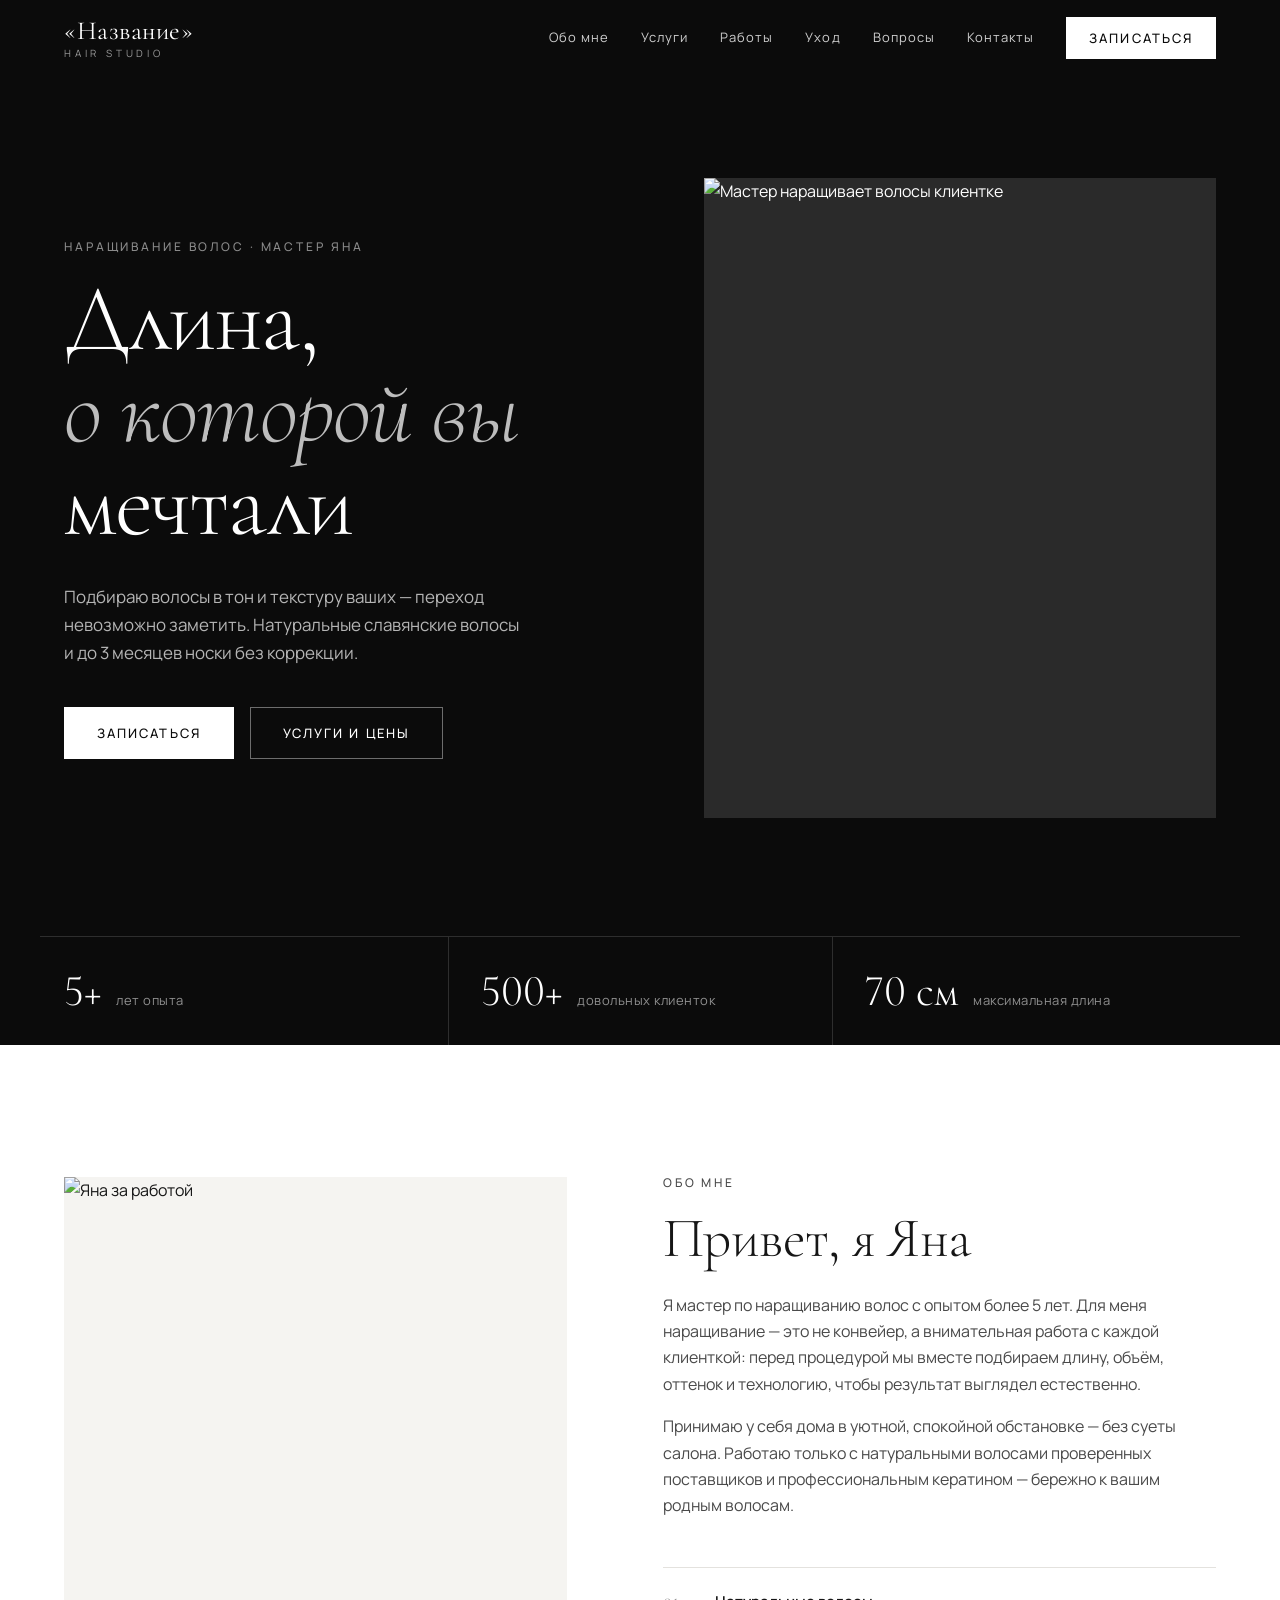
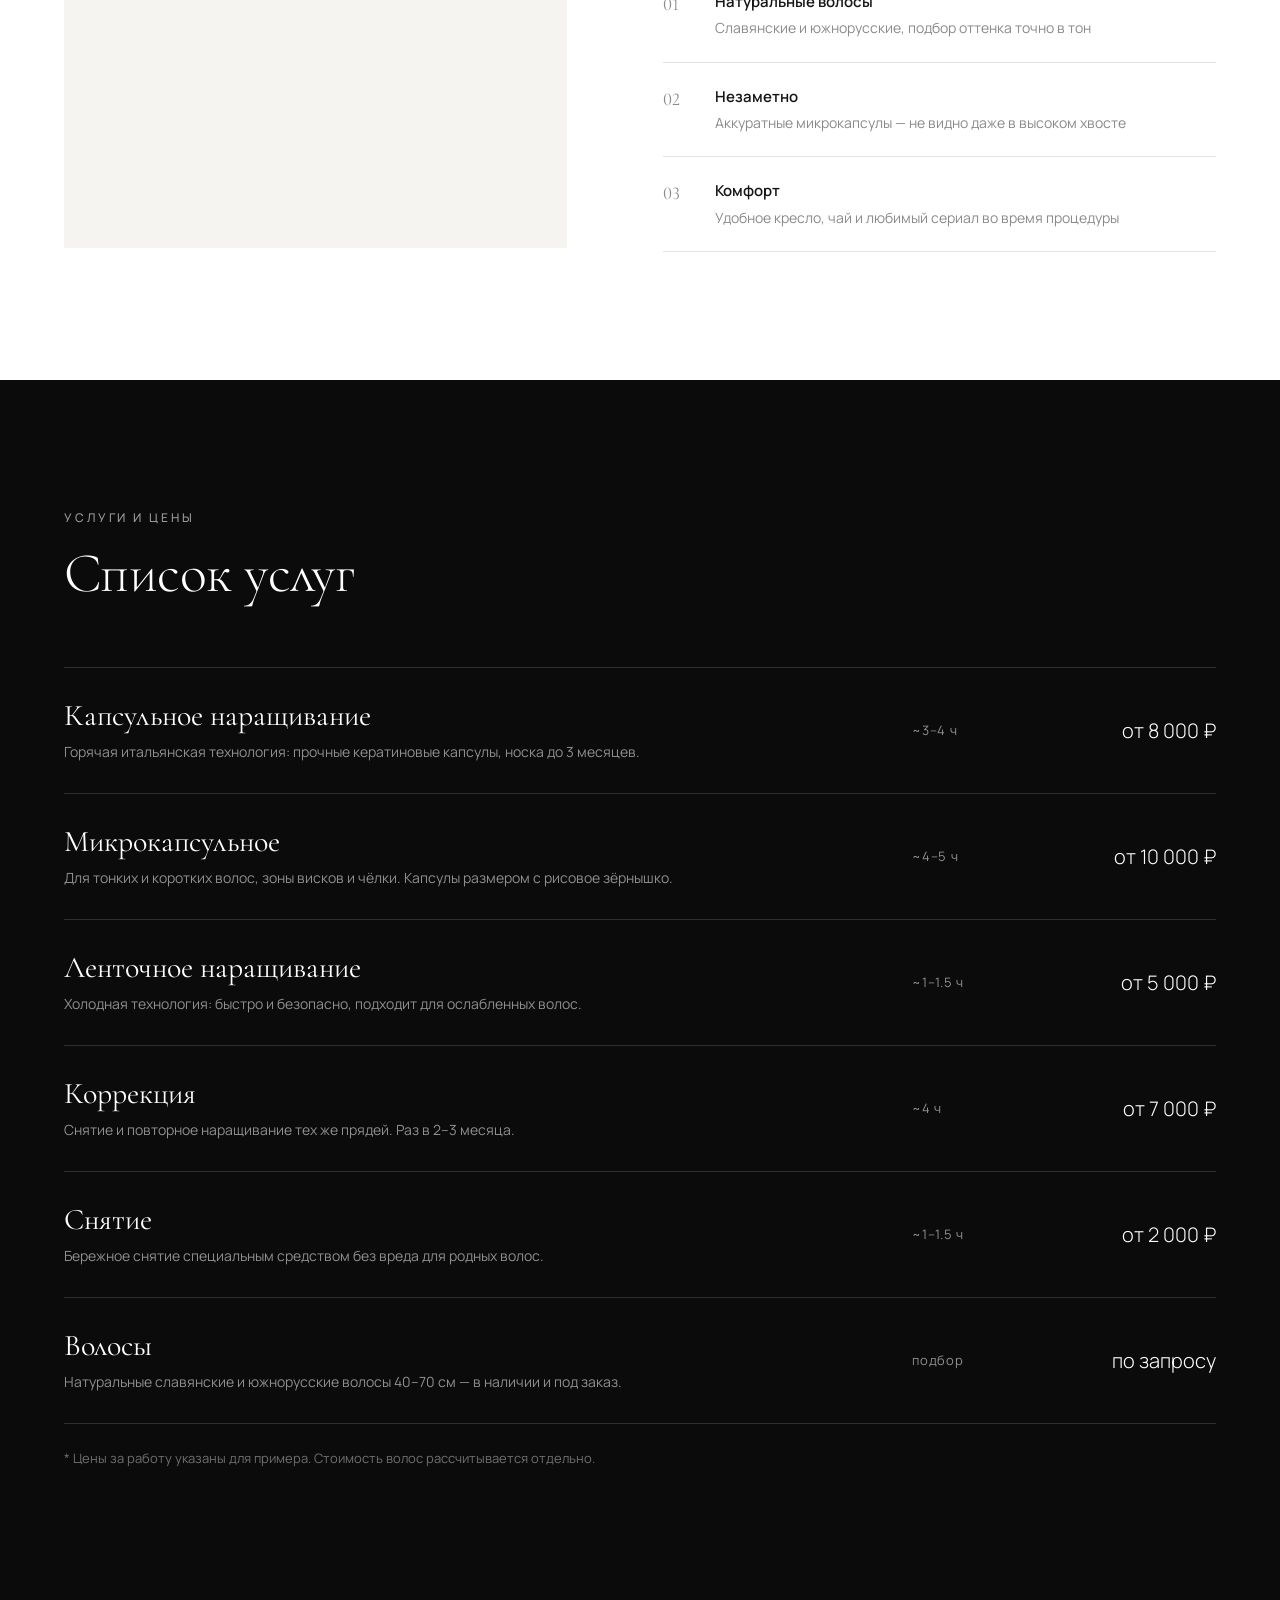
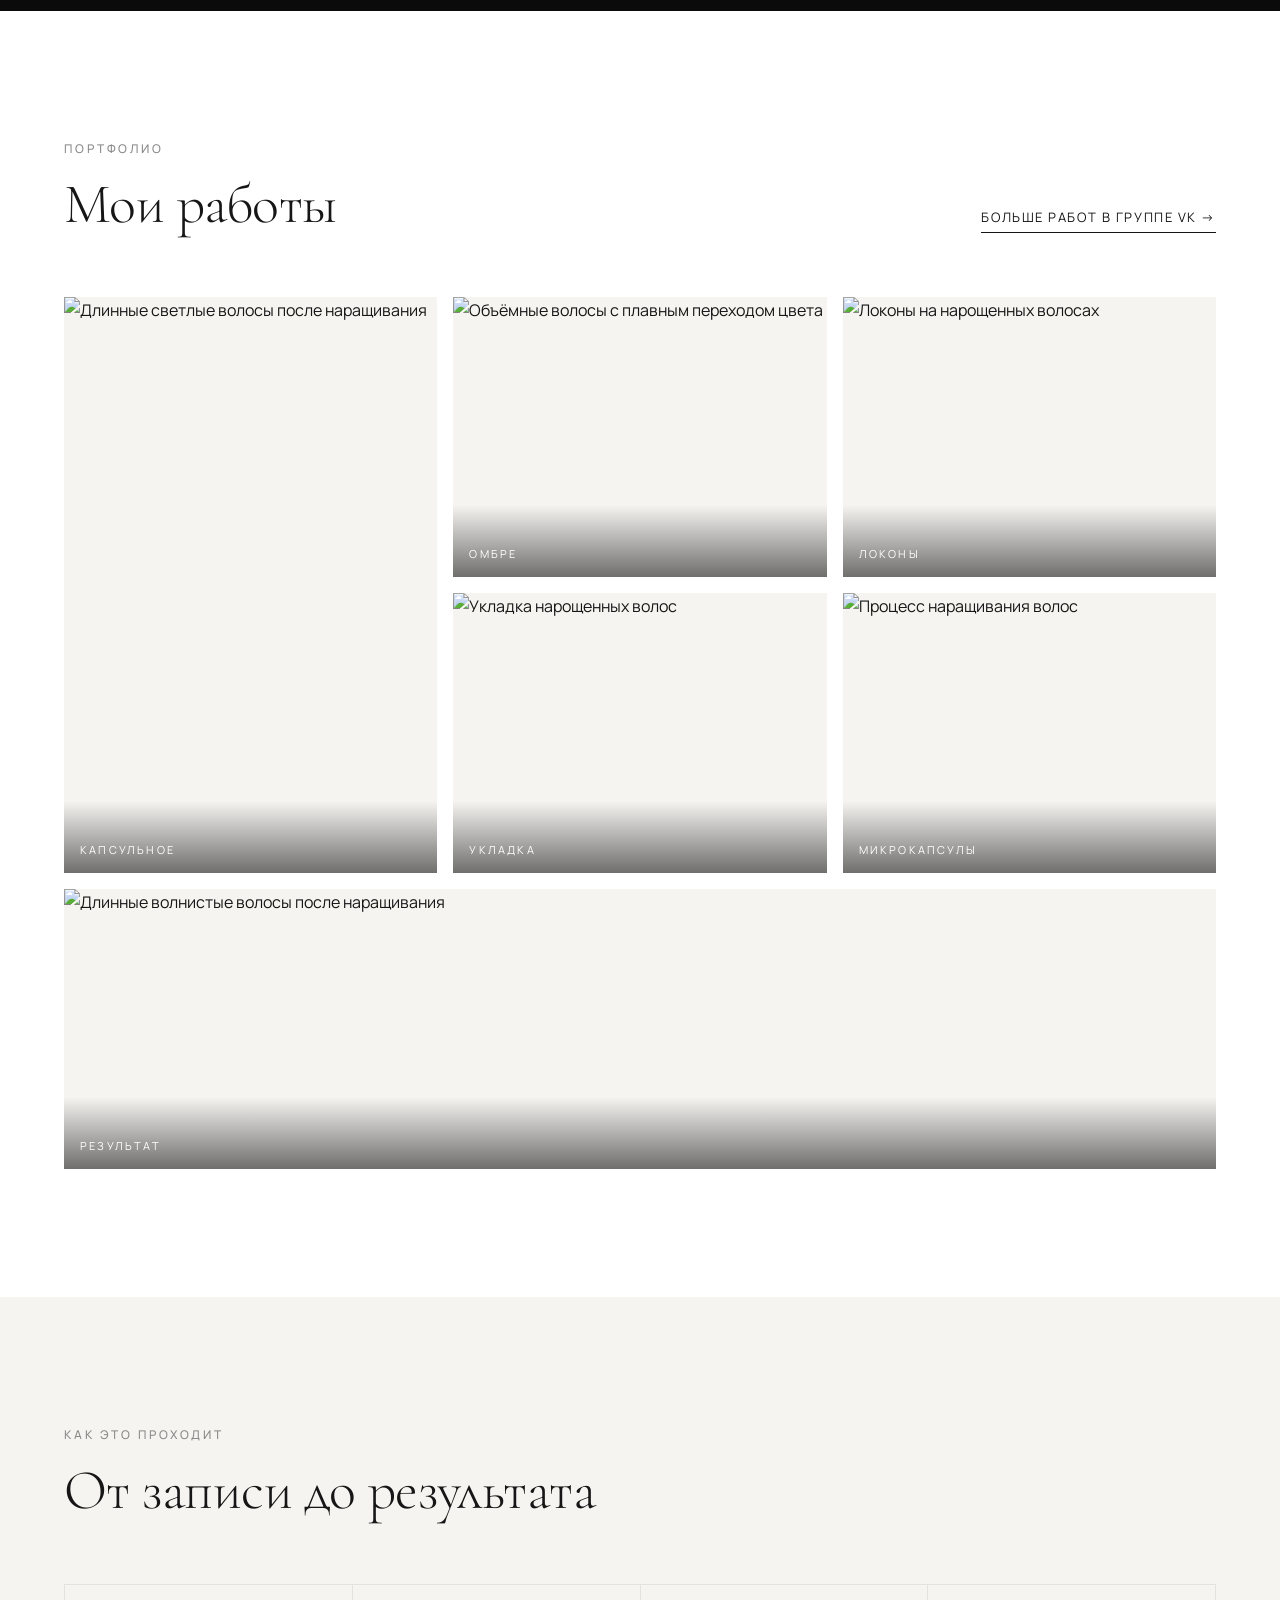
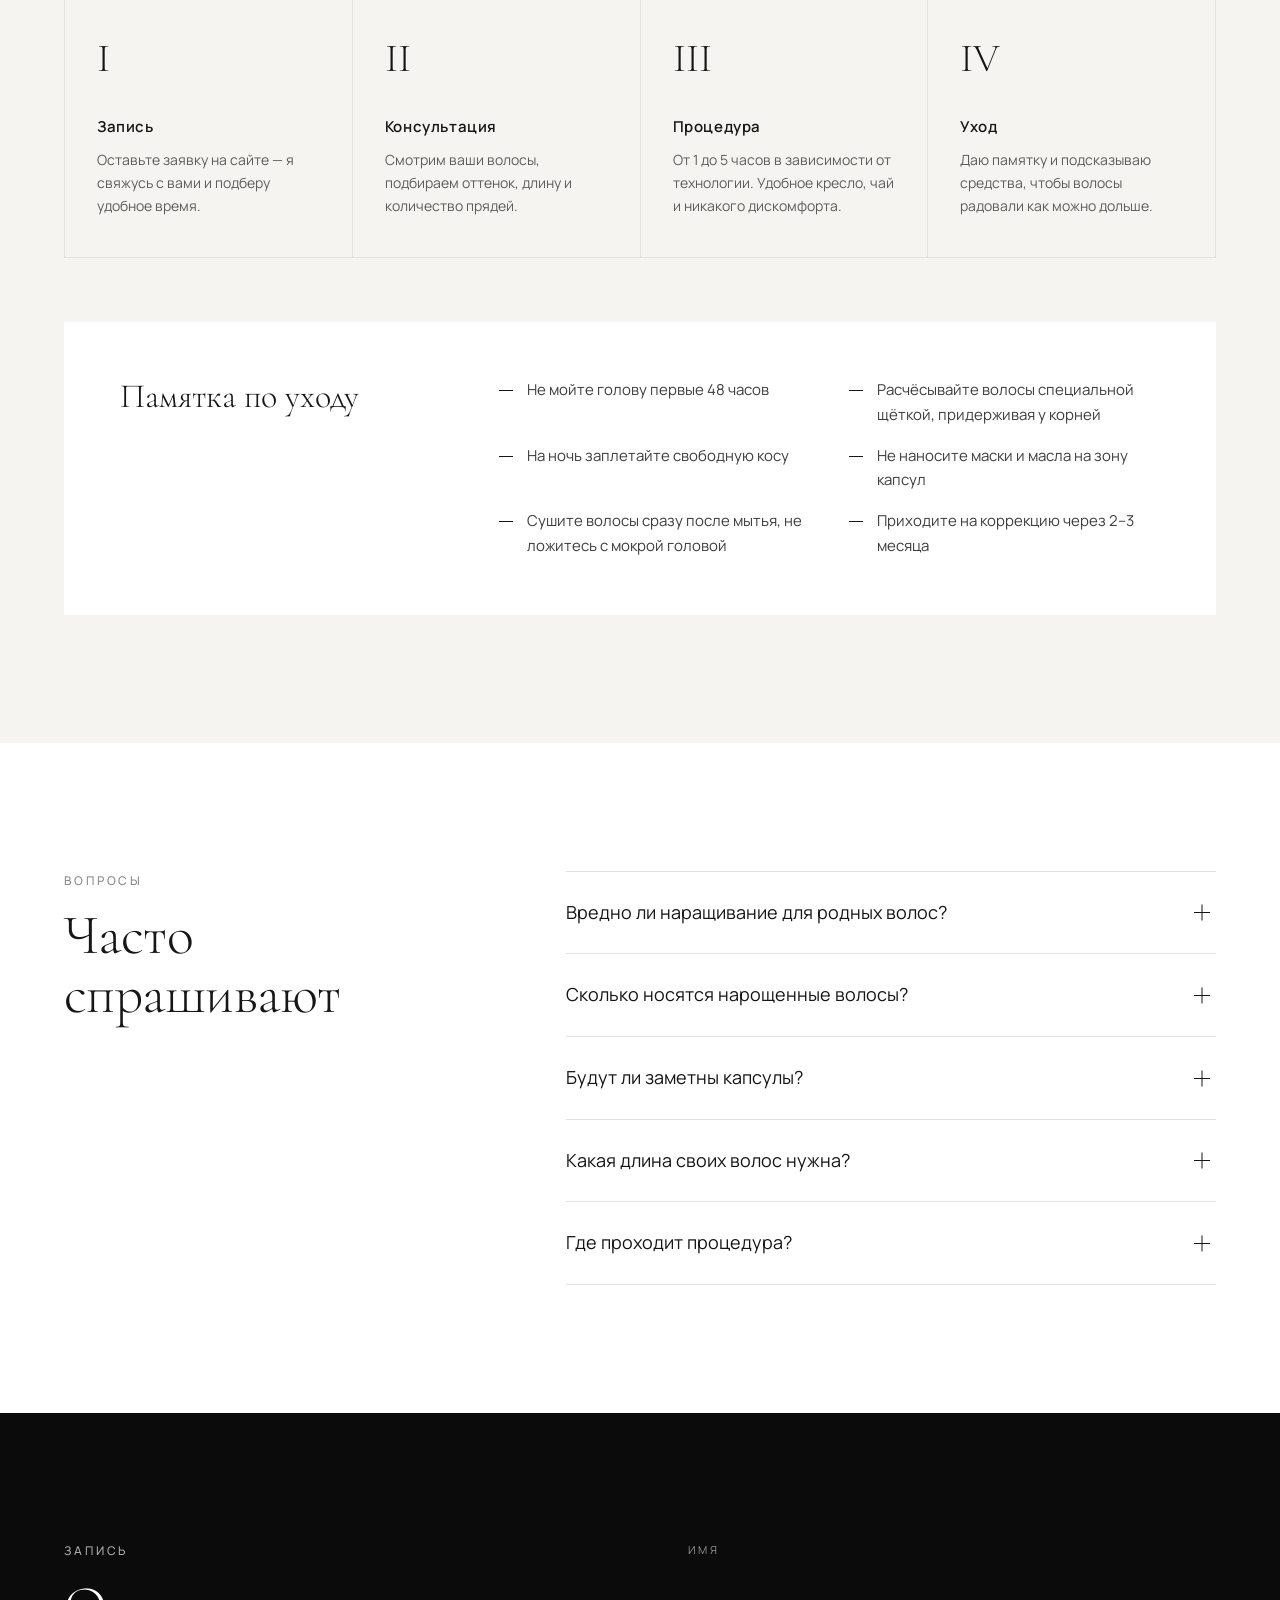
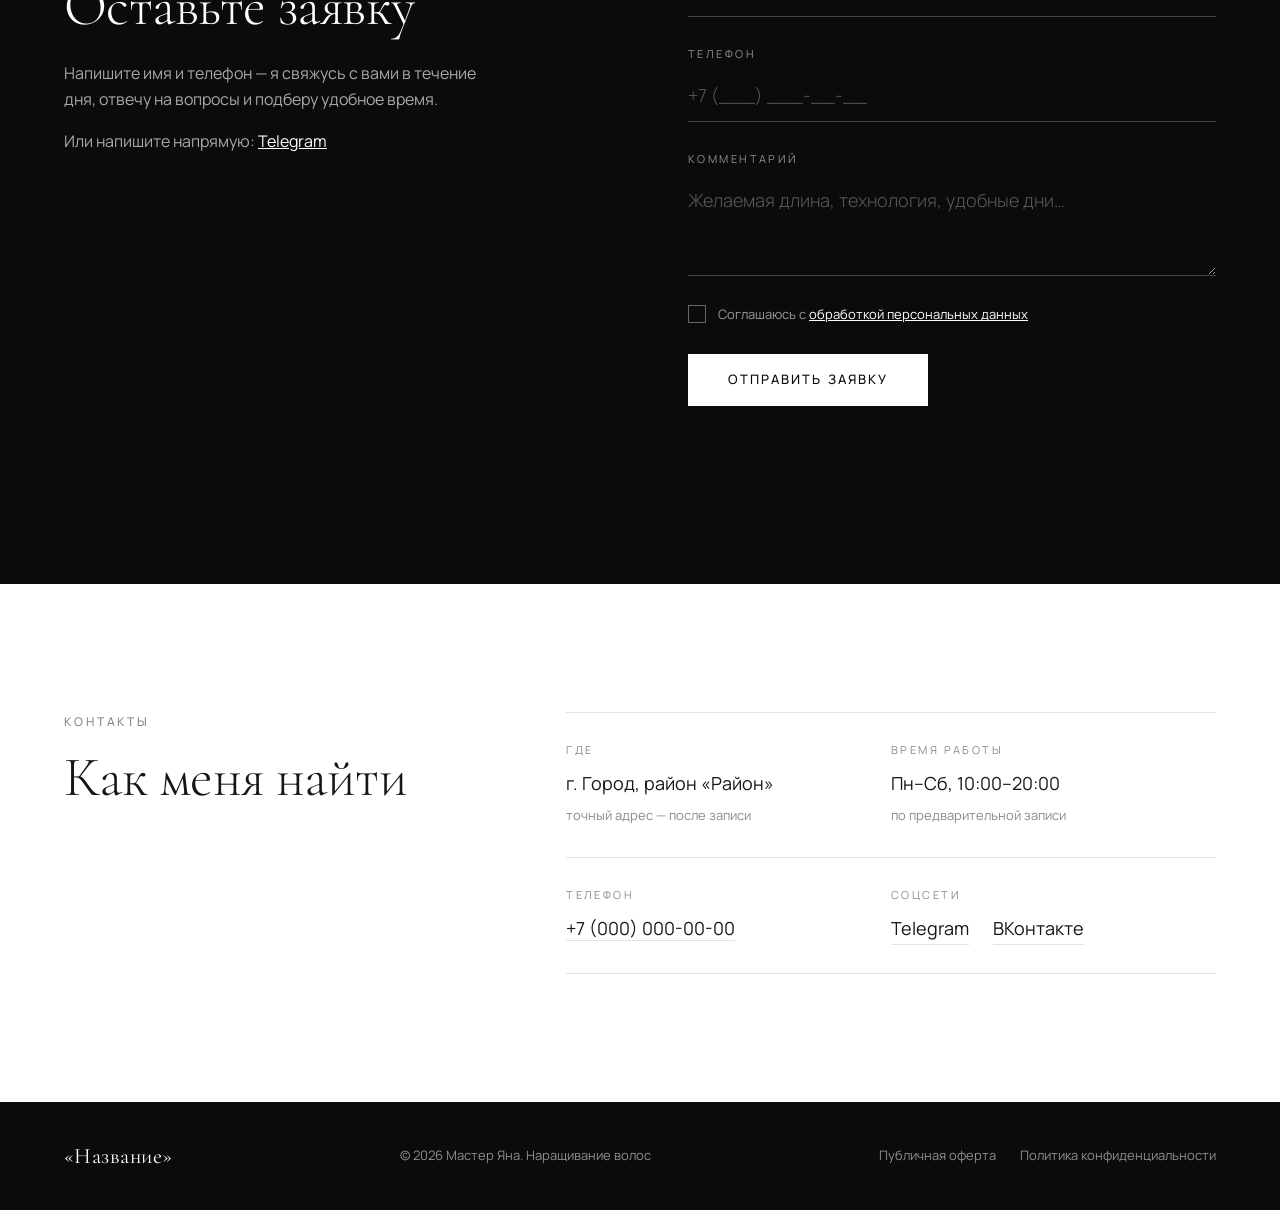
==== index.html @ 115809ea "Add files via upload" ====
<!DOCTYPE html>
<html lang="ru">
<head>
  <meta charset="UTF-8">
  <meta name="viewport" content="width=device-width, initial-scale=1">
  <title>«Название» — наращивание волос, мастер Яна</title>
  <meta name="description" content="Наращивание волос: капсульное, микрокапсульное, ленточное. Мастер Яна. Натуральные славянские волосы, незаметные капсулы, уютный приём на дому.">
  <meta name="theme-color" content="#0b0b0b">
  <link rel="icon" href="assets/favicon.svg" type="image/svg+xml">
  <link rel="preconnect" href="https://fonts.googleapis.com">
  <link rel="preconnect" href="https://fonts.gstatic.com" crossorigin>
  <link href="https://fonts.googleapis.com/css2?family=Cormorant+Garamond:ital,wght@0,300;0,400;0,500;1,300;1,400&family=Manrope:wght@300;400;500;600&display=swap" rel="stylesheet">
  <link rel="stylesheet" href="styles.css">
</head>
<body>

  <!-- ===== Шапка ===== -->
  <header class="header" id="header">
    <div class="container header__inner">
      <a href="#hero" class="logo" aria-label="На главную">
        <span class="logo__name">«Название»</span>
        <span class="logo__sub">hair studio</span>
      </a>

      <nav class="nav" id="nav" aria-label="Основное меню">
        <a href="#about" class="nav__link">Обо мне</a>
        <a href="#services" class="nav__link">Услуги</a>
        <a href="#works" class="nav__link">Работы</a>
        <a href="#care" class="nav__link">Уход</a>
        <a href="#faq" class="nav__link">Вопросы</a>
        <a href="#contacts" class="nav__link">Контакты</a>
        <a href="#booking" class="btn btn--light nav__cta" data-open-booking>Записаться</a>
      </nav>

      <button class="burger" id="burger" aria-label="Открыть меню" aria-expanded="false" aria-controls="nav">
        <span></span><span></span>
      </button>
    </div>
  </header>

  <main>

    <!-- ===== Первый экран ===== -->
    <section class="hero" id="hero">
      <div class="container hero__inner">
        <div class="hero__text">
          <p class="eyebrow">Наращивание волос · мастер Яна</p>
          <h1 class="hero__title">
            Длина,<br>
            <em>о которой вы</em><br>
            мечтали
          </h1>
          <p class="hero__lead">
            Подбираю волосы в&nbsp;тон и&nbsp;текстуру ваших&nbsp;— переход невозможно заметить.
            Натуральные славянские волосы и&nbsp;до&nbsp;3&nbsp;месяцев носки без&nbsp;коррекции.
          </p>
          <div class="hero__actions">
            <a href="#booking" class="btn btn--light" data-open-booking>Записаться</a>
            <a href="#services" class="btn btn--ghost-light">Услуги и цены</a>
          </div>
        </div>

        <div class="hero__visual">
          <!-- ВРЕМЕННЫЕ фото с Unsplash — заменить на свои: src="assets/hero.jpg" -->
          <div class="photo placeholder--dark hero__photo">
            <img src="https://images.unsplash.com/photo-1785456439444-5132a64f0dd7?w=1100&q=80&auto=format&fit=crop"
                 alt="Мастер наращивает волосы клиентке" fetchpriority="high">
          </div>
        </div>
      </div>

      <div class="hero__stats container">
        <div class="stat"><span class="stat__num">5+</span><span class="stat__label">лет опыта</span></div>
        <div class="stat"><span class="stat__num">500+</span><span class="stat__label">довольных клиенток</span></div>
        <div class="stat"><span class="stat__num">70&nbsp;см</span><span class="stat__label">максимальная длина</span></div>
      </div>
    </section>

    <!-- ===== Обо мне ===== -->
    <section class="section" id="about">
      <div class="container about">
        <div class="photo about__photo">
          <img src="https://images.unsplash.com/photo-1634449571017-5fecfd26ad76?w=900&q=80&auto=format&fit=crop"
               alt="Яна за работой" loading="lazy">
        </div>

        <div class="about__text">
          <p class="eyebrow">Обо мне</p>
          <h2 class="section__title">Привет, я Яна</h2>
          <p>
            Я мастер по наращиванию волос с опытом более 5 лет. Для меня наращивание — это не конвейер,
            а внимательная работа с каждой клиенткой: перед процедурой мы вместе
            подбираем длину, объём, оттенок и технологию, чтобы результат выглядел естественно.
          </p>
          <p>
            Принимаю у себя дома в уютной, спокойной обстановке — без суеты салона.
            Работаю только с натуральными волосами проверенных поставщиков
            и профессиональным кератином — бережно к вашим родным волосам.
          </p>

          <ul class="features">
            <li class="feature">
              <span class="feature__num">01</span>
              <div>
                <h3 class="feature__title">Натуральные волосы</h3>
                <p>Славянские и южнорусские, подбор оттенка точно в тон</p>
              </div>
            </li>
            <li class="feature">
              <span class="feature__num">02</span>
              <div>
                <h3 class="feature__title">Незаметно</h3>
                <p>Аккуратные микрокапсулы — не видно даже в высоком хвосте</p>
              </div>
            </li>
            <li class="feature">
              <span class="feature__num">03</span>
              <div>
                <h3 class="feature__title">Комфорт</h3>
                <p>Удобное кресло, чай и любимый сериал во время процедуры</p>
              </div>
            </li>
          </ul>
        </div>
      </div>
    </section>

    <!-- ===== Услуги ===== -->
    <section class="section section--dark" id="services">
      <div class="container">
        <div class="section__head">
          <p class="eyebrow eyebrow--light">Услуги и цены</p>
          <h2 class="section__title">Список услуг</h2>
        </div>

        <ul class="price-list">
          <li class="price">
            <div class="price__main">
              <h3 class="price__name">Капсульное наращивание</h3>
              <p class="price__desc">Горячая итальянская технология: прочные кератиновые капсулы, носка до 3 месяцев.</p>
            </div>
            <span class="price__time">~3–4 ч</span>
            <span class="price__cost">от 8 000 ₽</span>
          </li>
          <li class="price">
            <div class="price__main">
              <h3 class="price__name">Микрокапсульное</h3>
              <p class="price__desc">Для тонких и коротких волос, зоны висков и чёлки. Капсулы размером с рисовое зёрнышко.</p>
            </div>
            <span class="price__time">~4–5 ч</span>
            <span class="price__cost">от 10 000 ₽</span>
          </li>
          <li class="price">
            <div class="price__main">
              <h3 class="price__name">Ленточное наращивание</h3>
              <p class="price__desc">Холодная технология: быстро и безопасно, подходит для ослабленных волос.</p>
            </div>
            <span class="price__time">~1–1.5 ч</span>
            <span class="price__cost">от 5 000 ₽</span>
          </li>
          <li class="price">
            <div class="price__main">
              <h3 class="price__name">Коррекция</h3>
              <p class="price__desc">Снятие и повторное наращивание тех же прядей. Раз в 2–3 месяца.</p>
            </div>
            <span class="price__time">~4 ч</span>
            <span class="price__cost">от 7 000 ₽</span>
          </li>
          <li class="price">
            <div class="price__main">
              <h3 class="price__name">Снятие</h3>
              <p class="price__desc">Бережное снятие специальным средством без вреда для родных волос.</p>
            </div>
            <span class="price__time">~1–1.5 ч</span>
            <span class="price__cost">от 2 000 ₽</span>
          </li>
          <li class="price">
            <div class="price__main">
              <h3 class="price__name">Волосы</h3>
              <p class="price__desc">Натуральные славянские и южнорусские волосы 40–70 см — в наличии и под заказ.</p>
            </div>
            <span class="price__time">подбор</span>
            <span class="price__cost">по запросу</span>
          </li>
        </ul>

        <p class="note">* Цены за работу указаны для примера. Стоимость волос рассчитывается отдельно.</p>
      </div>
    </section>

    <!-- ===== Работы ===== -->
    <section class="section" id="works">
      <div class="container">
        <div class="section__head section__head--row">
          <div>
            <p class="eyebrow">Портфолио</p>
            <h2 class="section__title">Мои работы</h2>
          </div>
          <a href="https://vk.com/" class="link-arrow" target="_blank" rel="noopener">Больше работ в группе VK →</a>
        </div>

        <div class="gallery">
          <figure class="photo gallery__item gallery__item--tall">
            <img src="https://images.unsplash.com/photo-1730573520149-7a5b97d35ccc?w=800&q=80&auto=format&fit=crop" alt="Длинные светлые волосы после наращивания" loading="lazy">
            <figcaption>Капсульное</figcaption>
          </figure>
          <figure class="photo gallery__item">
            <img src="https://images.unsplash.com/photo-1785456411888-c2e842552820?w=800&q=80&auto=format&fit=crop" alt="Объёмные волосы с плавным переходом цвета" loading="lazy">
            <figcaption>Омбре</figcaption>
          </figure>
          <figure class="photo gallery__item">
            <img src="https://images.unsplash.com/photo-1560869713-bf165a9cfac1?w=800&q=80&auto=format&fit=crop" alt="Локоны на нарощенных волосах" loading="lazy">
            <figcaption>Локоны</figcaption>
          </figure>
          <figure class="photo gallery__item">
            <img src="https://images.unsplash.com/photo-1785456390070-9960e3997066?w=800&q=80&auto=format&fit=crop" alt="Укладка нарощенных волос" loading="lazy">
            <figcaption>Укладка</figcaption>
          </figure>
          <figure class="photo gallery__item">
            <img src="https://images.unsplash.com/photo-1785456463151-623876d5b7af?w=800&q=80&auto=format&fit=crop" alt="Процесс наращивания волос" loading="lazy">
            <figcaption>Микрокапсулы</figcaption>
          </figure>
          <figure class="photo gallery__item gallery__item--wide">
            <img src="https://images.unsplash.com/photo-1785456283212-338f5bc44d50?w=1400&q=80&auto=format&fit=crop" alt="Длинные волнистые волосы после наращивания" loading="lazy">
            <figcaption>Результат</figcaption>
          </figure>
        </div>
      </div>
    </section>

    <!-- ===== Как проходит / уход ===== -->
    <section class="section section--soft" id="care">
      <div class="container">
        <div class="section__head">
          <p class="eyebrow">Как это проходит</p>
          <h2 class="section__title">От записи до результата</h2>
        </div>

        <ol class="steps">
          <li class="step">
            <span class="step__num">I</span>
            <h3 class="step__title">Запись</h3>
            <p>Оставьте заявку на сайте — я свяжусь с вами и подберу удобное время.</p>
          </li>
          <li class="step">
            <span class="step__num">II</span>
            <h3 class="step__title">Консультация</h3>
            <p>Смотрим ваши волосы, подбираем оттенок, длину и количество прядей.</p>
          </li>
          <li class="step">
            <span class="step__num">III</span>
            <h3 class="step__title">Процедура</h3>
            <p>От 1 до 5 часов в зависимости от технологии. Удобное кресло, чай и никакого дискомфорта.</p>
          </li>
          <li class="step">
            <span class="step__num">IV</span>
            <h3 class="step__title">Уход</h3>
            <p>Даю памятку и подсказываю средства, чтобы волосы радовали как можно дольше.</p>
          </li>
        </ol>

        <div class="care">
          <h3 class="care__title">Памятка по уходу</h3>
          <ul class="care__list">
            <li>Не мойте голову первые 48 часов</li>
            <li>Расчёсывайте волосы специальной щёткой, придерживая у корней</li>
            <li>На ночь заплетайте свободную косу</li>
            <li>Не наносите маски и масла на зону капсул</li>
            <li>Сушите волосы сразу после мытья, не ложитесь с мокрой головой</li>
            <li>Приходите на коррекцию через 2–3 месяца</li>
          </ul>
        </div>
      </div>
    </section>

    <!-- ===== FAQ ===== -->
    <section class="section" id="faq">
      <div class="container faq">
        <div class="faq__head">
          <p class="eyebrow">Вопросы</p>
          <h2 class="section__title">Часто спрашивают</h2>
        </div>

        <div class="faq__list">
          <details class="faq__item">
            <summary>Вредно ли наращивание для родных волос?</summary>
            <div class="faq__body">
              <p>При правильно подобранном весе прядей и своевременной коррекции — нет. Я всегда оцениваю состояние ваших волос и не даю на них лишней нагрузки.</p>
            </div>
          </details>
          <details class="faq__item">
            <summary>Сколько носятся нарощенные волосы?</summary>
            <div class="faq__body">
              <p>Коррекция нужна раз в 2–3 месяца для капсул и раз в 6–8 недель для лент. Сами волосы при хорошем уходе можно перенаращивать и носить до года и дольше.</p>
            </div>
          </details>
          <details class="faq__item">
            <summary>Будут ли заметны капсулы?</summary>
            <div class="faq__body">
              <p>Нет. Использую микрокапсулы и подбираю цвет кератина под ваши волосы — переход незаметен даже в собранной причёске.</p>
            </div>
          </details>
          <details class="faq__item">
            <summary>Какая длина своих волос нужна?</summary>
            <div class="faq__body">
              <p>Для капсульного наращивания — от 10–15 см, для микрокапсул и лент — от 8 см. Пришлите фото, и я подскажу точнее.</p>
            </div>
          </details>
          <details class="faq__item">
            <summary>Где проходит процедура?</summary>
            <div class="faq__body">
              <p>Принимаю у себя дома. Точный адрес и как добраться сообщу после записи.</p>
            </div>
          </details>
        </div>
      </div>
    </section>

    <!-- ===== Запись ===== -->
    <section class="section section--dark" id="booking">
      <div class="container booking">
        <div class="booking__text">
          <p class="eyebrow eyebrow--light">Запись</p>
          <h2 class="section__title">Оставьте заявку</h2>
          <p>
            Напишите имя и телефон — я свяжусь с вами в течение дня,
            отвечу на вопросы и подберу удобное время.
          </p>
          <p class="booking__alt">
            Или напишите напрямую:
            <a href="https://t.me/" target="_blank" rel="noopener">Telegram</a>
          </p>
        </div>

        <form class="form" id="booking-form" novalidate>
          <label class="field">
            <span class="field__label">Имя</span>
            <input class="field__input" type="text" name="name" autocomplete="given-name" maxlength="60" required>
            <span class="field__error">Укажите имя</span>
          </label>

          <label class="field">
            <span class="field__label">Телефон</span>
            <input class="field__input" type="tel" name="phone" autocomplete="tel" inputmode="tel" placeholder="+7 (___) ___-__-__" required>
            <span class="field__error">Укажите корректный номер</span>
          </label>

          <label class="field">
            <span class="field__label">Комментарий</span>
            <textarea class="field__input field__input--area" name="comment" rows="3" maxlength="1000" placeholder="Желаемая длина, технология, удобные дни…"></textarea>
          </label>

          <!-- ловушка для спам-ботов, людям не видна -->
          <input class="hp" type="text" name="website" tabindex="-1" autocomplete="off" aria-hidden="true">

          <!-- Не label: галочка ставится только кликом по квадратику, текст — ссылка на согласие -->
          <div class="check">
            <input type="checkbox" name="consent" required aria-labelledby="consent-text">
            <span id="consent-text">Соглашаюсь с <a href="consent.html" target="_blank">обработкой персональных данных</a></span>
          </div>

          <button type="submit" class="btn btn--light form__submit">Отправить заявку</button>
          <p class="form__status" id="form-status" role="status" aria-live="polite"></p>
        </form>
      </div>
    </section>

    <!-- ===== Контакты ===== -->
    <section class="section" id="contacts">
      <div class="container contacts">
        <div>
          <p class="eyebrow">Контакты</p>
          <h2 class="section__title">Как меня найти</h2>
        </div>

        <dl class="contacts__list">
          <div class="contacts__item">
            <dt>Где</dt>
            <dd>г. Город, район «Район»<br><small>точный адрес — после записи</small></dd>
          </div>
          <div class="contacts__item">
            <dt>Время работы</dt>
            <dd>Пн–Сб, 10:00–20:00<br><small>по предварительной записи</small></dd>
          </div>
          <div class="contacts__item">
            <dt>Телефон</dt>
            <dd><a href="tel:+70000000000">+7 (000) 000-00-00</a></dd>
          </div>
          <div class="contacts__item">
            <dt>Соцсети</dt>
            <dd class="socials">
              <a href="https://t.me/" target="_blank" rel="noopener">Telegram</a>
              <a href="https://vk.com/" target="_blank" rel="noopener">ВКонтакте</a>
            </dd>
          </div>
        </dl>
      </div>
    </section>

  </main>

  <footer class="footer">
    <div class="container footer__inner">
      <span class="logo__name logo__name--sm">«Название»</span>
      <span>© <span id="year">2026</span> Мастер Яна. Наращивание волос</span>
      <span class="footer__links">
        <a href="offer.html">Публичная оферта</a>
        <a href="privacy.html">Политика конфиденциальности</a>
      </span>
    </div>
  </footer>

  <!-- ===== Всплывающее окно записи ===== -->
  <dialog class="modal" id="booking-modal" aria-labelledby="modal-title">
    <div class="modal__box">
      <button type="button" class="modal__close" data-close-modal aria-label="Закрыть"></button>

      <div class="modal__content">
        <p class="eyebrow">Запись</p>
        <h2 class="modal__title" id="modal-title">Оставьте заявку</h2>
        <p class="modal__lead">Я перезвоню, отвечу на вопросы и подберу удобное время.</p>

        <form class="form form--light" id="modal-form" novalidate>
          <label class="field">
            <span class="field__label">Имя</span>
            <input class="field__input" type="text" name="name" autocomplete="given-name" maxlength="60" required>
            <span class="field__error">Укажите имя</span>
          </label>

          <label class="field">
            <span class="field__label">Телефон</span>
            <input class="field__input" type="tel" name="phone" autocomplete="tel" inputmode="tel" placeholder="+7 (___) ___-__-__" required>
            <span class="field__error">Укажите корректный номер</span>
          </label>

          <label class="field">
            <span class="field__label">Комментарий</span>
            <textarea class="field__input field__input--area" name="comment" rows="2" maxlength="1000" placeholder="Желаемая длина, технология, удобные дни…"></textarea>
          </label>

          <input class="hp" type="text" name="website" tabindex="-1" autocomplete="off" aria-hidden="true">

          <div class="check">
            <input type="checkbox" name="consent" required aria-labelledby="modal-consent-text">
            <span id="modal-consent-text">Соглашаюсь с <a href="consent.html" target="_blank">обработкой персональных данных</a></span>
          </div>

          <button type="submit" class="btn btn--dark form__submit">Перезвоните мне</button>
          <p class="form__status" role="status" aria-live="polite"></p>

          <p class="form__legal">
            Отправляя заявку, вы принимаете условия <a href="offer.html" target="_blank">публичной оферты</a>
            и подтверждаете согласие с <a href="privacy.html" target="_blank">политикой обработки персональных данных</a>.
          </p>
        </form>
      </div>

      <div class="modal__done">
        <h2 class="modal__title">Спасибо!</h2>
        <p class="modal__lead">Заявка отправлена — я скоро вам перезвоню.</p>
        <button type="button" class="btn btn--dark" data-close-modal>Закрыть</button>
      </div>
    </div>
  </dialog>

  <script src="script.js" defer></script>
</body>
</html>
---- styles.css ----
/* =========================================================
   «Название» — hair studio
   Минималистичный чёрно-белый стиль
   ========================================================= */

:root {
  --black: #0b0b0b;
  --ink: #161616;
  --graphite: #2a2a2a;
  --grey: #8a8a8a;
  --line: #e4e2de;
  --line-dark: #2e2e2e;
  --soft: #f5f4f1;
  --white: #ffffff;
  --error: #b3261e;

  --serif: "Cormorant Garamond", "Times New Roman", serif;
  --sans: "Manrope", "Helvetica Neue", Arial, sans-serif;

  --container: 1200px;
  --gutter: 24px;
  --header-h: 76px;
  --ease: cubic-bezier(.22, .61, .36, 1);
}

*,
*::before,
*::after { box-sizing: border-box; }

html { scroll-behavior: smooth; scroll-padding-top: var(--header-h); }

body {
  margin: 0;
  background: var(--white);
  color: var(--ink);
  font-family: var(--sans);
  font-size: 16px;
  font-weight: 400;
  line-height: 1.65;
  -webkit-font-smoothing: antialiased;
}

body.no-scroll { overflow: hidden; }

/* У Cormorant по умолчанию «старинные» цифры (1 похожа на ı) — включаем обычные */
.hero__title, .section__title, .stat__num, .price__name, .feature__num,
.step__num, .care__title, .logo__name, .e404 { font-variant-numeric: lining-nums; }

img { max-width: 100%; display: block; }
a { color: inherit; }
h1, h2, h3 { margin: 0; font-weight: 400; }
p { margin: 0 0 1em; }
ul, ol { margin: 0; padding: 0; list-style: none; }

.container {
  width: 100%;
  max-width: var(--container);
  margin: 0 auto;
  padding: 0 var(--gutter);
}

/* ---------- Типографика ---------- */

.eyebrow {
  margin: 0 0 16px;
  font-size: 12px;
  font-weight: 500;
  letter-spacing: .24em;
  text-transform: uppercase;
  color: var(--grey);
}
.eyebrow--light { color: #9a9a9a; }

.section__title {
  font-family: var(--serif);
  font-size: clamp(36px, 5vw, 56px);
  font-weight: 300;
  line-height: 1.05;
  letter-spacing: -.01em;
  margin-bottom: 24px;
}

/* ---------- Кнопки ---------- */

.btn {
  display: inline-flex;
  align-items: center;
  justify-content: center;
  min-height: 52px;
  padding: 0 32px;
  border: 1px solid currentColor;
  font: 500 13px/1 var(--sans);
  letter-spacing: .16em;
  text-transform: uppercase;
  text-decoration: none;
  cursor: pointer;
  background: none;
  transition: background .3s var(--ease), color .3s var(--ease), border-color .3s var(--ease);
}
.btn--light { background: var(--white); color: var(--black); border-color: var(--white); }
.btn--light:hover { background: transparent; color: var(--white); }
.btn--ghost-light { color: var(--white); border-color: rgba(255, 255, 255, .4); }
.btn--ghost-light:hover { border-color: var(--white); background: rgba(255, 255, 255, .06); }
.btn:disabled { opacity: .5; cursor: progress; }

.link-arrow {
  font-size: 13px;
  letter-spacing: .12em;
  text-transform: uppercase;
  text-decoration: none;
  border-bottom: 1px solid currentColor;
  padding-bottom: 4px;
  white-space: nowrap;
}

/* ---------- Плейсхолдеры для фото ---------- */

.placeholder {
  position: relative;
  background:
    repeating-linear-gradient(135deg, transparent 0 14px, rgba(0, 0, 0, .025) 14px 15px),
    var(--soft);
  overflow: hidden;
}
.placeholder::after {
  content: attr(data-label);
  position: absolute;
  left: 16px;
  bottom: 14px;
  font-size: 11px;
  letter-spacing: .2em;
  text-transform: uppercase;
  color: var(--grey);
}
.placeholder--dark {
  background:
    repeating-linear-gradient(135deg, transparent 0 14px, rgba(255, 255, 255, .03) 14px 15px),
    var(--graphite);
}
.placeholder--dark::after { color: #777; }

/* ---------- Фото ---------- */

.photo {
  position: relative;
  margin: 0;
  overflow: hidden;
  background: var(--soft);
}
.photo img {
  width: 100%;
  height: 100%;
  object-fit: cover;
  transition: transform .8s var(--ease);
}
.photo.placeholder--dark { background: var(--graphite); }

/* ---------- Шапка ---------- */

.header {
  position: fixed;
  inset: 0 0 auto;
  z-index: 50;
  height: var(--header-h);
  color: var(--white);
}
/* Фон шапки — в псевдоэлементе: backdrop-filter на самой шапке
   ломает position: fixed у мобильного меню внутри неё */
.header::before {
  content: "";
  position: absolute;
  inset: 0;
  z-index: -1;
  background: rgba(11, 11, 11, .92);
  backdrop-filter: blur(10px);
  border-bottom: 1px solid var(--line-dark);
  opacity: 0;
  transition: opacity .3s var(--ease);
}
.header.is-scrolled::before { opacity: 1; }
.header__inner {
  height: 100%;
  display: flex;
  align-items: center;
  justify-content: space-between;
  gap: 24px;
}

.logo { display: flex; flex-direction: column; text-decoration: none; line-height: 1; }
.logo__name { font-family: var(--serif); font-size: 26px; font-weight: 400; letter-spacing: .02em; }
.logo__name--sm { font-size: 22px; }
.logo__sub { margin-top: 4px; font-size: 10px; letter-spacing: .38em; text-transform: uppercase; color: #9a9a9a; }

.nav { display: flex; align-items: center; gap: 32px; }
.nav__link {
  position: relative;
  font-size: 13px;
  letter-spacing: .08em;
  text-decoration: none;
  color: rgba(255, 255, 255, .8);
  transition: color .2s;
}
.nav__link::after {
  content: "";
  position: absolute;
  left: 0; right: 0; bottom: -6px;
  height: 1px;
  background: currentColor;
  transform: scaleX(0);
  transform-origin: left;
  transition: transform .3s var(--ease);
}
.nav__link:hover { color: var(--white); }
.nav__link:hover::after { transform: scaleX(1); }
.nav__cta { min-height: 42px; padding: 0 22px; }

.burger {
  display: none;
  width: 44px; height: 44px;
  padding: 0;
  border: 0;
  background: none;
  cursor: pointer;
  position: relative;
}
.burger span {
  position: absolute;
  left: 10px; right: 10px;
  height: 1px;
  background: var(--white);
  transition: transform .3s var(--ease), top .3s var(--ease);
}
.burger span:first-child { top: 18px; }
.burger span:last-child { top: 26px; }
.burger[aria-expanded="true"] span:first-child { top: 22px; transform: rotate(45deg); }
.burger[aria-expanded="true"] span:last-child { top: 22px; transform: rotate(-45deg); }

/* ---------- Hero ---------- */

.hero {
  background: var(--black);
  color: var(--white);
  padding: calc(var(--header-h) + 64px) 0 0;
  overflow: hidden;
}
.hero__inner {
  display: grid;
  grid-template-columns: 1.1fr 1fr;
  gap: 64px;
  align-items: center;
  min-height: calc(88vh - var(--header-h));
}
.hero__title {
  font-family: var(--serif);
  font-size: clamp(48px, 7.4vw, 104px);
  font-weight: 300;
  line-height: .98;
  letter-spacing: -.02em;
  margin-bottom: 32px;
}
.hero__title em { font-style: italic; color: #bdbdbd; }
.hero__lead { max-width: 460px; color: #b5b5b5; font-size: 17px; margin-bottom: 40px; }
.hero__actions { display: flex; flex-wrap: wrap; gap: 16px; }

/* Блок по размеру фото */
.hero__visual {
  position: relative;
  align-self: center;
  justify-self: end;
  width: 100%;
  max-width: 512px;
}
.hero__photo {
  width: 100%;
  aspect-ratio: 4 / 5;
}


.hero__stats {
  display: grid;
  grid-template-columns: repeat(3, 1fr);
  border-top: 1px solid var(--line-dark);
  margin-top: 80px;
}
.stat { padding: 32px 0; display: flex; align-items: baseline; gap: 14px; }
.stat + .stat { padding-left: 32px; border-left: 1px solid var(--line-dark); }
.stat__num { font-family: var(--serif); font-size: 44px; font-weight: 300; line-height: 1; }
.stat__label { font-size: 13px; color: #8f8f8f; letter-spacing: .04em; }

/* ---------- Секции ---------- */

.section { padding: 128px 0; }
.section--dark { background: var(--black); color: var(--white); }
.section--soft { background: var(--soft); }
.section__head { margin-bottom: 64px; max-width: 640px; }
.section__head--row {
  max-width: none;
  display: flex;
  align-items: flex-end;
  justify-content: space-between;
  gap: 24px;
}
.section__head .section__title { margin-bottom: 0; }

/* ---------- Обо мне ---------- */

.about {
  display: grid;
  grid-template-columns: 1fr 1.1fr;
  gap: 96px;
  align-items: center;
}
.about__photo { aspect-ratio: 3 / 4; }
.about__text > p { color: #4a4a4a; max-width: 540px; }

.features { margin-top: 48px; border-top: 1px solid var(--line); }
.feature {
  display: flex;
  gap: 24px;
  padding: 22px 0;
  border-bottom: 1px solid var(--line);
}
.feature__num { font-family: var(--serif); font-size: 18px; color: var(--grey); min-width: 28px; }
.feature__title { font-size: 15px; font-weight: 600; margin-bottom: 2px; }
.feature p { margin: 0; color: var(--grey); font-size: 14px; }

/* ---------- Прайс ---------- */

.price-list { border-top: 1px solid var(--line-dark); }
.price {
  display: grid;
  grid-template-columns: 1fr 120px 160px;
  align-items: center;
  gap: 24px;
  padding: 30px 0;
  border-bottom: 1px solid var(--line-dark);
}
.price__name { font-family: var(--serif); font-size: 30px; font-weight: 400; line-height: 1.2; }
.price__desc { margin: 6px 0 0; color: #8f8f8f; font-size: 14px; }
.price__time { color: #8f8f8f; font-size: 13px; letter-spacing: .06em; }
.price__cost { text-align: right; font-size: 20px; font-weight: 300; white-space: nowrap; }
.note { margin-top: 24px; font-size: 13px; color: #6f6f6f; }

/* ---------- Галерея ---------- */

.gallery {
  display: grid;
  grid-template-columns: repeat(3, 1fr);
  grid-auto-rows: 280px;
  gap: 16px;
}
.gallery__item--tall { grid-row: span 2; }
/* Сетка 3×3: высокое фото + 4 обычных заполняют 2 ряда, широкое — весь 3-й ряд */
.gallery__item--wide { grid-column: 1 / -1; }
.gallery__item:hover img { transform: scale(1.04); }
.gallery__item figcaption {
  position: absolute;
  inset: auto 0 0;
  padding: 40px 16px 14px;
  background: linear-gradient(transparent, rgba(0, 0, 0, .55));
  color: var(--white);
  font-size: 11px;
  letter-spacing: .2em;
  text-transform: uppercase;
}

/* ---------- Шаги и уход ---------- */

.steps {
  display: grid;
  grid-template-columns: repeat(4, 1fr);
  gap: 1px;
  background: var(--line);
  border: 1px solid var(--line);
}
.step { background: var(--soft); padding: 40px 32px; }
.step__num { display: block; font-family: var(--serif); font-size: 40px; font-weight: 300; margin-bottom: 24px; }
.step__title { font-size: 15px; font-weight: 600; letter-spacing: .04em; margin-bottom: 8px; }
.step p { margin: 0; color: #5c5c5c; font-size: 14px; }

.care {
  margin-top: 64px;
  display: grid;
  grid-template-columns: 1fr 2fr;
  gap: 48px;
  padding: 56px;
  background: var(--white);
}
.care__title { font-family: var(--serif); font-size: 34px; font-weight: 300; line-height: 1.1; }
.care__list {
  display: grid;
  grid-template-columns: 1fr 1fr;
  gap: 16px 40px;
}
.care__list li {
  position: relative;
  padding-left: 28px;
  font-size: 15px;
  color: #3e3e3e;
}
.care__list li::before {
  content: "";
  position: absolute;
  left: 0; top: .8em;
  width: 14px; height: 1px;
  background: var(--ink);
}

/* ---------- FAQ ---------- */

.faq { display: grid; grid-template-columns: 1fr 1.6fr; gap: 96px; }
.faq__list { border-top: 1px solid var(--line); }
.faq__item { border-bottom: 1px solid var(--line); }
.faq__item summary {
  position: relative;
  padding: 26px 48px 26px 0;
  font-size: 18px;
  cursor: pointer;
  list-style: none;
}
.faq__item summary::-webkit-details-marker { display: none; }
.faq__item summary::before,
.faq__item summary::after {
  content: "";
  position: absolute;
  right: 6px; top: 50%;
  width: 16px; height: 1px;
  background: var(--ink);
}
/* Плюс превращается в минус мгновенно — без анимации */
.faq__item summary::after { transform: rotate(90deg); }
.faq__item[open] summary::after { transform: rotate(0); }
/* Пока ответ сворачивается, details ещё open — возвращаем плюс сразу */
.faq__item.is-closing summary::after { transform: rotate(90deg); }
/* Обёртка ответа: высоту анимирует script.js, overflow нужен для плавного раскрытия */
.faq__body { overflow: hidden; }
.faq__item p { margin: 0; padding: 0 48px 26px 0; color: #5c5c5c; }

/* ---------- Форма записи ---------- */

.booking { display: grid; grid-template-columns: 1fr 1fr; gap: 96px; align-items: start; }
.booking__text > p { color: #a8a8a8; max-width: 420px; }
.booking__alt a { color: var(--white); }

.form { display: grid; gap: 28px; }
.field { display: grid; gap: 8px; }
.field__label { font-size: 11px; letter-spacing: .22em; text-transform: uppercase; color: #8f8f8f; }
.field__input {
  width: 100%;
  padding: 12px 0;
  border: 0;
  border-bottom: 1px solid #444;
  border-radius: 0;
  background: transparent;
  color: var(--white);
  font: 300 18px/1.4 var(--sans);
  outline: none;
  transition: border-color .25s;
}
.field__input::placeholder { color: #5a5a5a; }
.field__input:focus { border-bottom-color: var(--white); }
.field__input--area { resize: vertical; min-height: 90px; }
.field__error { display: none; font-size: 13px; color: #ff8a80; }
.field.is-invalid .field__input { border-bottom-color: #ff8a80; }
.field.is-invalid .field__error { display: block; }

.hp { position: absolute; left: -9999px; width: 1px; height: 1px; opacity: 0; }

.check { display: flex; gap: 12px; align-items: flex-start; font-size: 13px; color: #9a9a9a; }
.check input {
  appearance: none;
  flex: none;
  width: 18px; height: 18px;
  margin: 1px 0 0;
  border: 1px solid #666;
  cursor: pointer;
  display: grid;
  place-items: center;
}
.check input:checked { background: var(--white); border-color: var(--white); }
.check input:checked::after {
  content: "";
  width: 8px; height: 4px;
  border: solid var(--black);
  border-width: 0 0 1.5px 1.5px;
  transform: translateY(-1px) rotate(-45deg);
}
.check.is-invalid input { border-color: #ff8a80; }
.check a { color: var(--white); }

.form__submit { justify-self: start; min-width: 240px; }
.form__status { margin: 0; min-height: 1.6em; font-size: 14px; }
.form__status.is-success { color: #c8e6c9; }
.form__status.is-error { color: #ff8a80; }

.btn--dark { background: var(--black); color: var(--white); border-color: var(--black); }
.btn--dark:hover { background: transparent; color: var(--black); }

.form__legal { margin: 0; font-size: 12px; line-height: 1.55; color: #8f8f8f; }
.form__legal a { color: inherit; }

/* Светлый вариант формы (во всплывающем окне) */
.form--light { gap: 22px; }
.form--light .field__label { color: var(--grey); }
.form--light .field__input { color: var(--ink); border-bottom-color: #cfcdc8; }
.form--light .field__input::placeholder { color: #b5b3ae; }
.form--light .field__input:focus { border-bottom-color: var(--ink); }
.form--light .field__error { color: var(--error); }
.form--light .field.is-invalid .field__input { border-bottom-color: var(--error); }
.form--light .check { color: #5c5c5c; }
.form--light .check input { border-color: #9a9a9a; }
.form--light .check a { color: var(--ink); }
.form--light .check input:checked { background: var(--black); border-color: var(--black); }
.form--light .check input:checked::after { border-color: var(--white); }
.form--light .check.is-invalid input { border-color: var(--error); }
.form--light .form__status.is-success { color: #2e7d32; }
.form--light .form__status.is-error { color: var(--error); }
.form--light .form__status:empty { display: none; }
.form--light .form__submit { width: 100%; }

/* ---------- Всплывающее окно ---------- */

.modal {
  width: min(520px, calc(100% - 32px));
  max-width: none;
  max-height: calc(100dvh - 32px);
  margin: auto;
  padding: 0;
  border: 0;
  background: var(--white);
  color: var(--ink);
  overflow: auto;
  overscroll-behavior: contain;
}
.modal::backdrop { background: rgba(0, 0, 0, .72); backdrop-filter: blur(3px); }
.modal[open] { animation: modal-in .45s var(--ease); }
.modal[open]::backdrop { animation: fade-in .3s ease; }

@keyframes modal-in { from { opacity: 0; transform: translateY(48px); } }
@keyframes fade-in { from { opacity: 0; } }

.modal__box { position: relative; padding: 52px 48px 40px; }
.modal__title {
  font-family: var(--serif);
  font-size: 40px;
  font-weight: 300;
  line-height: 1.1;
  margin-bottom: 10px;
}
.modal__lead { color: #5c5c5c; font-size: 15px; margin-bottom: 28px; }

.modal__close {
  position: absolute;
  top: 14px; right: 14px;
  width: 40px; height: 40px;
  border: 0;
  background: none;
  cursor: pointer;
}
.modal__close::before,
.modal__close::after {
  content: "";
  position: absolute;
  left: 11px; right: 11px; top: 50%;
  height: 1px;
  background: var(--ink);
  transform: rotate(45deg);
  transition: transform .3s var(--ease);
}
.modal__close::after { transform: rotate(-45deg); }
.modal__close:hover::before { transform: rotate(135deg); }
.modal__close:hover::after { transform: rotate(45deg); }

.modal__done { display: none; text-align: center; padding: 24px 0 8px; }
.modal.is-done .modal__content { display: none; }
.modal.is-done .modal__done { display: block; }

/* ---------- Контакты ---------- */

.contacts { display: grid; grid-template-columns: 1fr 1.6fr; gap: 96px; }
.contacts__list { margin: 0; display: grid; grid-template-columns: 1fr 1fr; border-top: 1px solid var(--line); }
.contacts__item { padding: 28px 0; border-bottom: 1px solid var(--line); }
.contacts__item:nth-child(odd) { padding-right: 24px; }
.contacts__item dt { font-size: 11px; letter-spacing: .22em; text-transform: uppercase; color: var(--grey); margin-bottom: 10px; }
.contacts__item dd { margin: 0; font-size: 18px; }
.contacts__item small { font-size: 13px; color: var(--grey); }
.contacts__item a { text-decoration: none; border-bottom: 1px solid var(--line); transition: border-color .2s; }
.contacts__item a:hover { border-bottom-color: var(--ink); }
.socials { display: flex; gap: 24px; flex-wrap: wrap; }

/* ---------- Подвал ---------- */

.footer { background: var(--black); color: #8f8f8f; font-size: 13px; padding: 36px 0; }
.footer__inner { display: flex; align-items: center; justify-content: space-between; gap: 16px; flex-wrap: wrap; }
.footer .logo__name { color: var(--white); }
.footer a { text-decoration: none; }
.footer__links { display: flex; gap: 24px; flex-wrap: wrap; justify-content: center; }
.footer a:hover { color: var(--white); }

/* ---------- Появление при скролле ---------- */

.reveal { opacity: 0; transform: translateY(24px); transition: opacity .8s var(--ease), transform .8s var(--ease); }
.reveal.is-visible { opacity: 1; transform: none; }

@media (prefers-reduced-motion: reduce) {
  html { scroll-behavior: auto; }
  .reveal { opacity: 1; transform: none; transition: none; }
}

/* ---------- Адаптив ---------- */

@media (max-width: 1080px) {
  .nav { gap: 22px; }
  .about, .faq, .booking, .contacts { gap: 56px; }
  .steps { grid-template-columns: repeat(2, 1fr); }
  .care { grid-template-columns: 1fr; gap: 24px; padding: 40px; }
}

/* Бургер включается раньше остальной мобильной сетки: на 901–960px меню не помещается в строку */
@media (max-width: 960px) {
  :root { --header-h: 64px; }

  .burger { display: block; z-index: 2; }
  .nav {
    position: fixed;
    inset: 0;
    flex-direction: column;
    justify-content: center;
    gap: 28px;
    background: var(--black);
    opacity: 0;
    visibility: hidden;
    transition: opacity .3s var(--ease), visibility .3s;
  }
  .nav.is-open { opacity: 1; visibility: visible; }
  .nav__link { font-family: var(--serif); font-size: 32px; letter-spacing: 0; color: var(--white); }
  .nav__cta { margin-top: 16px; }
}

@media (max-width: 900px) {
  .hero { padding-top: calc(var(--header-h) + 40px); }
  .hero__inner { grid-template-columns: 1fr; gap: 48px; min-height: 0; }
  .hero__visual { max-width: none; justify-self: stretch; }
  .hero__photo { aspect-ratio: 4 / 3; }

  .section { padding: 88px 0; }
  .section__head { margin-bottom: 44px; }

  .about, .faq, .booking, .contacts { grid-template-columns: 1fr; gap: 40px; }
  .about__photo { aspect-ratio: 4 / 3; }

  .gallery { grid-template-columns: repeat(2, 1fr); grid-auto-rows: 220px; }
}

@media (max-width: 600px) {
  :root { --gutter: 24px; }

  /* На телефоне контент выравниваем по центру */
  .hero__text,
  .section__head,
  .about__text,
  .faq__head,
  .booking__text,
  .contacts > div:first-child { text-align: center; }
  .hero__lead,
  .about__text > p,
  .booking__text > p { margin-left: auto; margin-right: auto; }

  .hero__title { margin-bottom: 24px; }
  .hero__actions { flex-direction: column; align-items: stretch; gap: 12px; }

  .hero__stats { grid-template-columns: 1fr; margin-top: 56px; }
  .stat { padding: 22px 0; flex-direction: column; align-items: center; gap: 6px; }
  .stat + .stat { padding-left: 0; border-left: 0; border-top: 1px solid var(--line-dark); }

  .section { padding: 72px 0; }
  .section__head--row { flex-direction: column; align-items: center; }

  .feature { flex-direction: column; align-items: center; gap: 6px; text-align: center; }
  .feature__num { min-width: 0; }

  .price {
    display: flex;
    flex-wrap: wrap;
    justify-content: center;
    align-items: baseline;
    gap: 6px 14px;
    padding: 26px 0;
    text-align: center;
  }
  .price__main { flex-basis: 100%; margin-bottom: 6px; }
  .price__name { font-size: 26px; }
  .price__cost { font-size: 18px; text-align: center; }
  .note { text-align: center; }

  .gallery { grid-template-columns: 1fr 1fr; grid-auto-rows: 160px; gap: 8px; }

  .steps { grid-template-columns: 1fr; }
  .step { padding: 32px 24px; text-align: center; }
  .step__num { font-size: 34px; margin-bottom: 12px; }
  .care { padding: 32px 24px; }
  .care__title { text-align: center; }
  .care__list { grid-template-columns: 1fr; }

  .faq__item summary { font-size: 17px; }

  .contacts__list { grid-template-columns: 1fr; text-align: center; }
  .contacts__item:nth-child(odd) { padding-right: 0; }
  .socials { justify-content: center; }

  .form__submit { width: 100%; justify-self: stretch; }
  .form__status { text-align: center; }
  .footer__inner { flex-direction: column; text-align: center; }

  /* Окно записи — шторкой снизу */
  .modal {
    width: 100%;
    max-height: 92dvh;
    margin: auto 0 0;
  }
  .modal__box { padding: 44px 24px 28px; }
  .modal__content { text-align: center; }
  .modal .form { text-align: left; }
  .modal__title { font-size: 34px; }
}
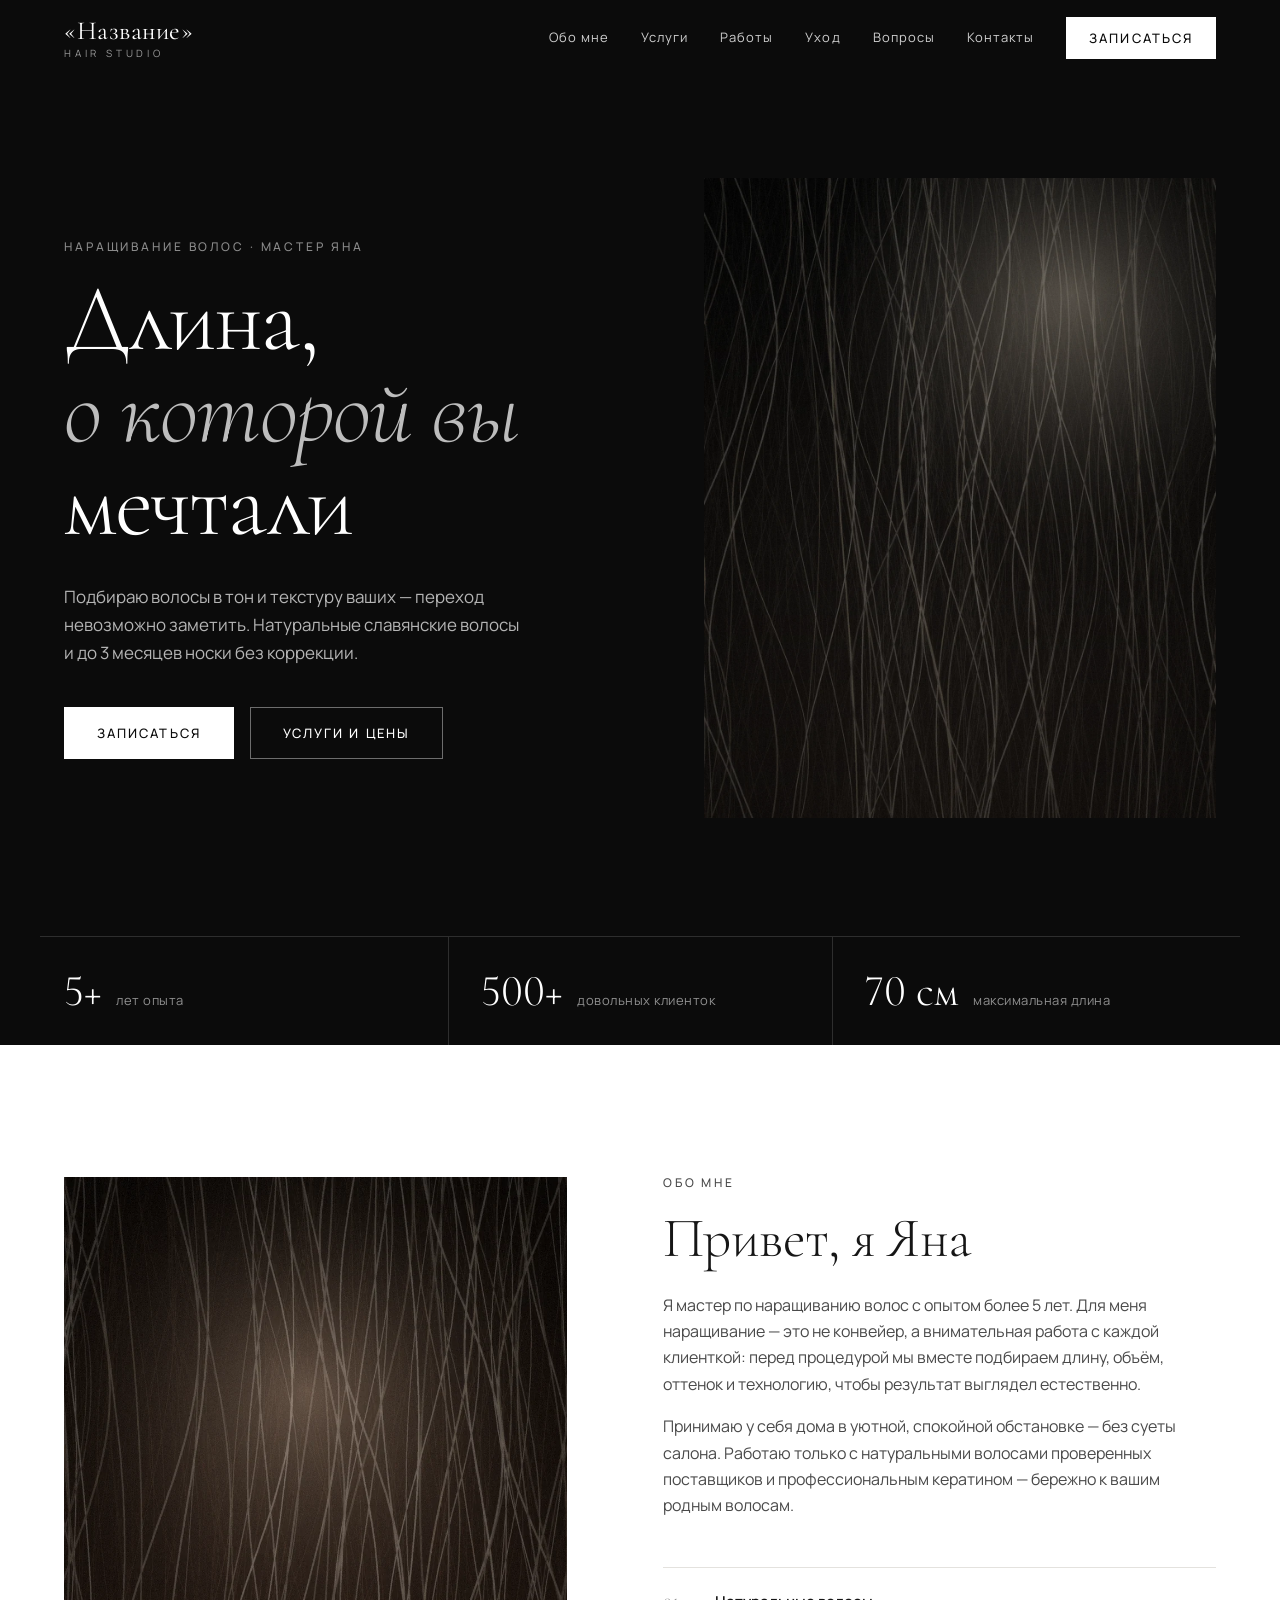
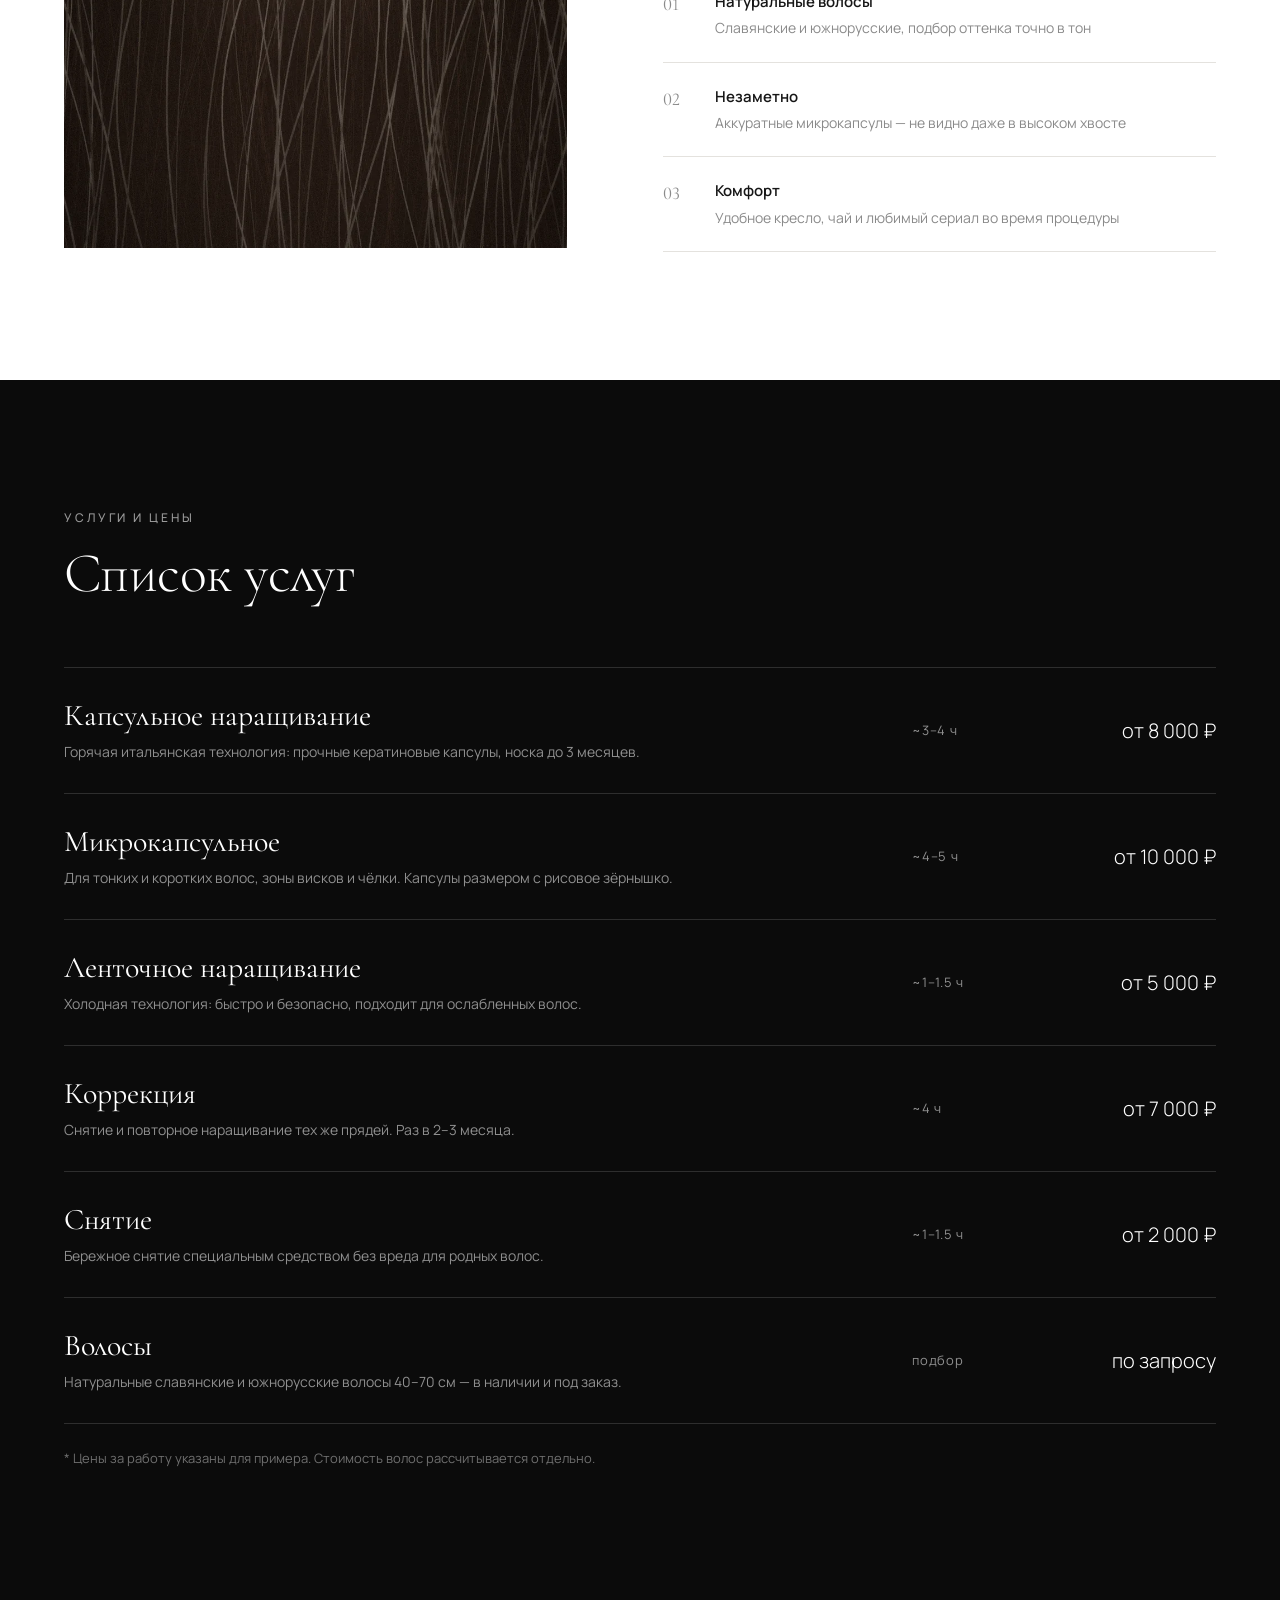
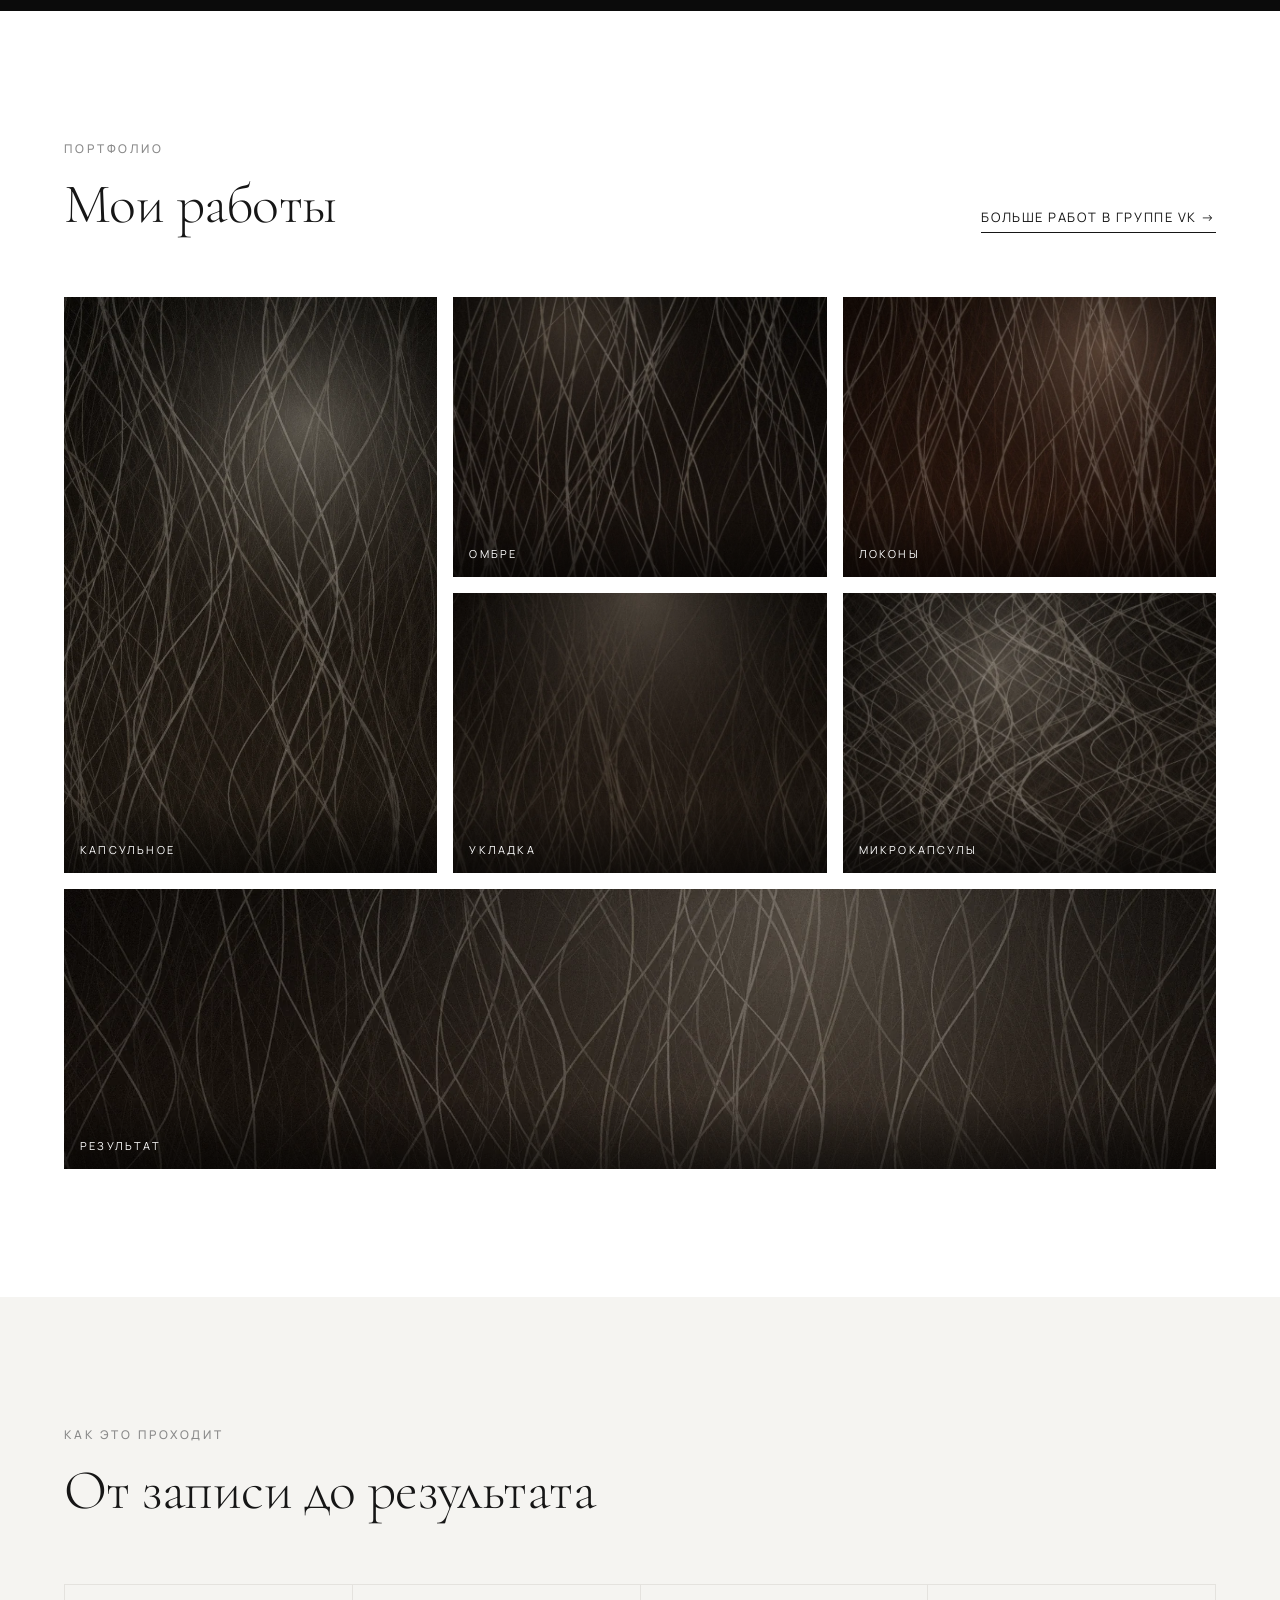
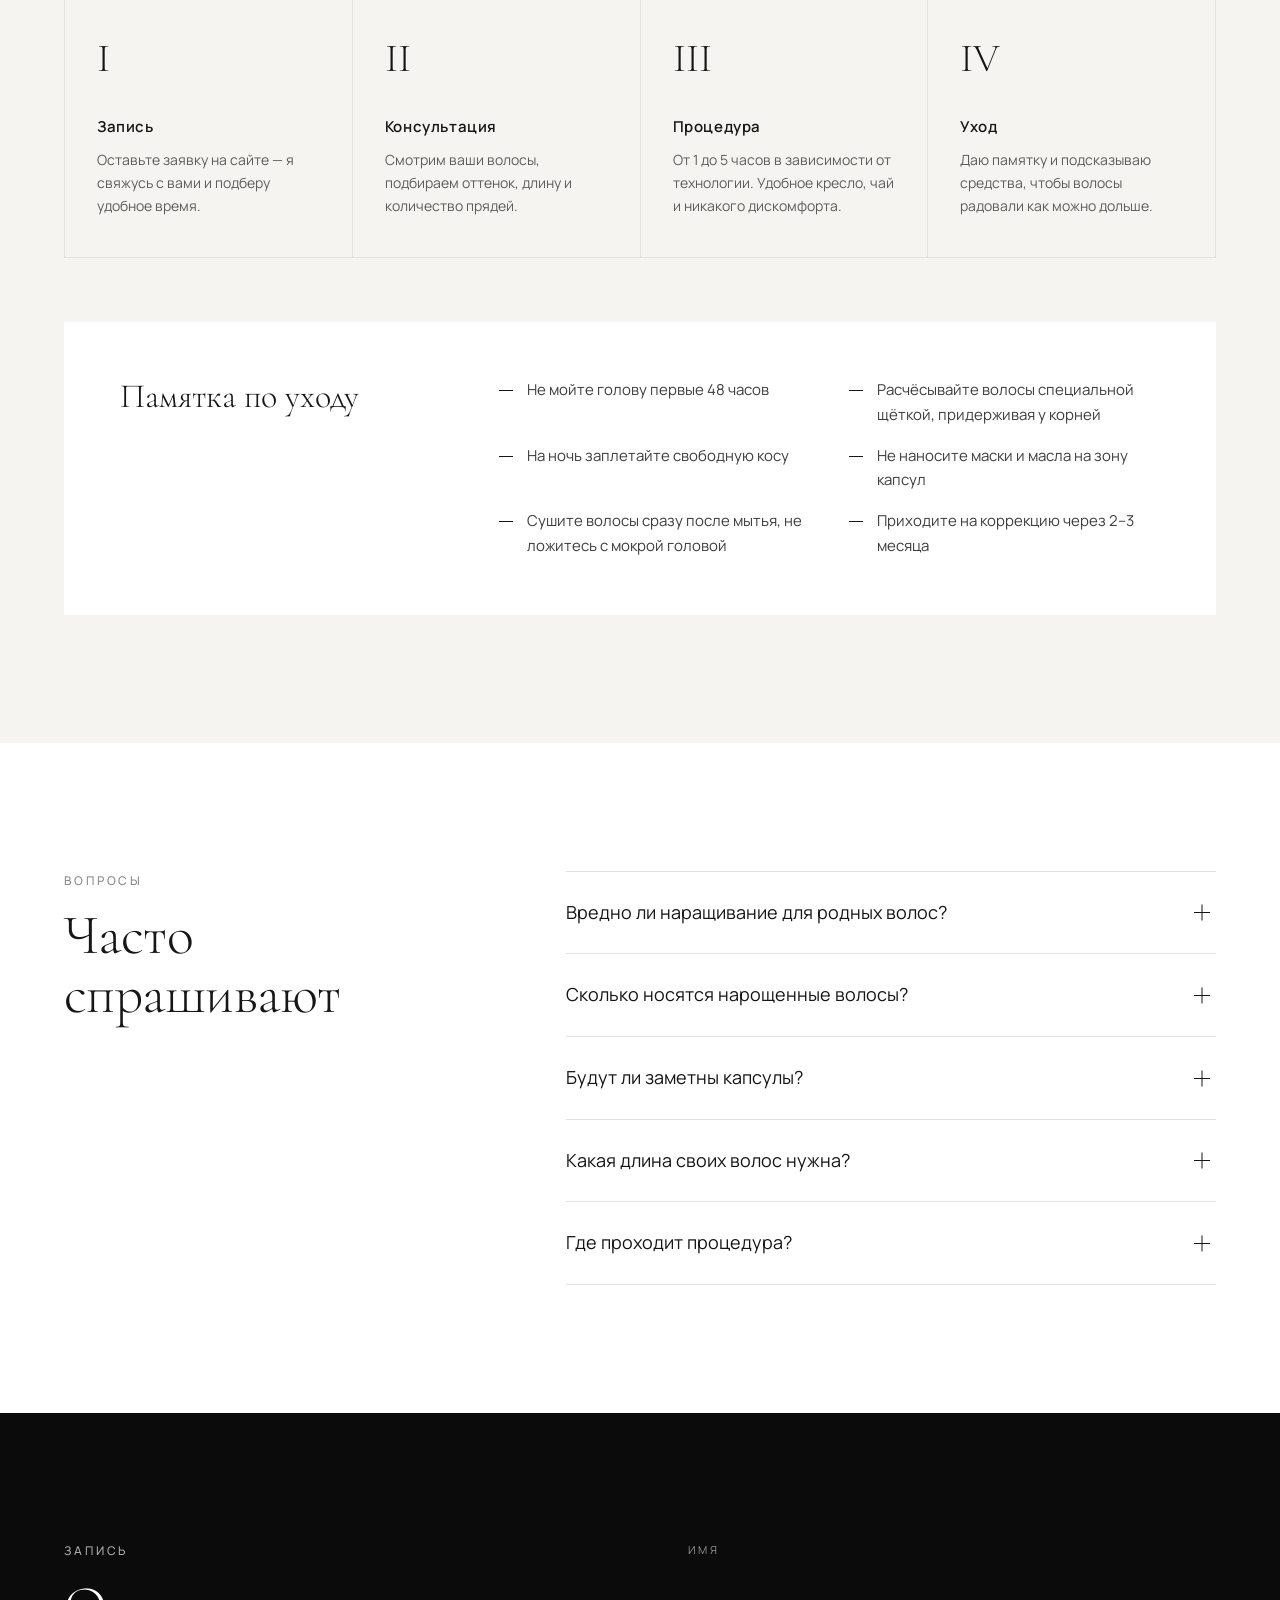
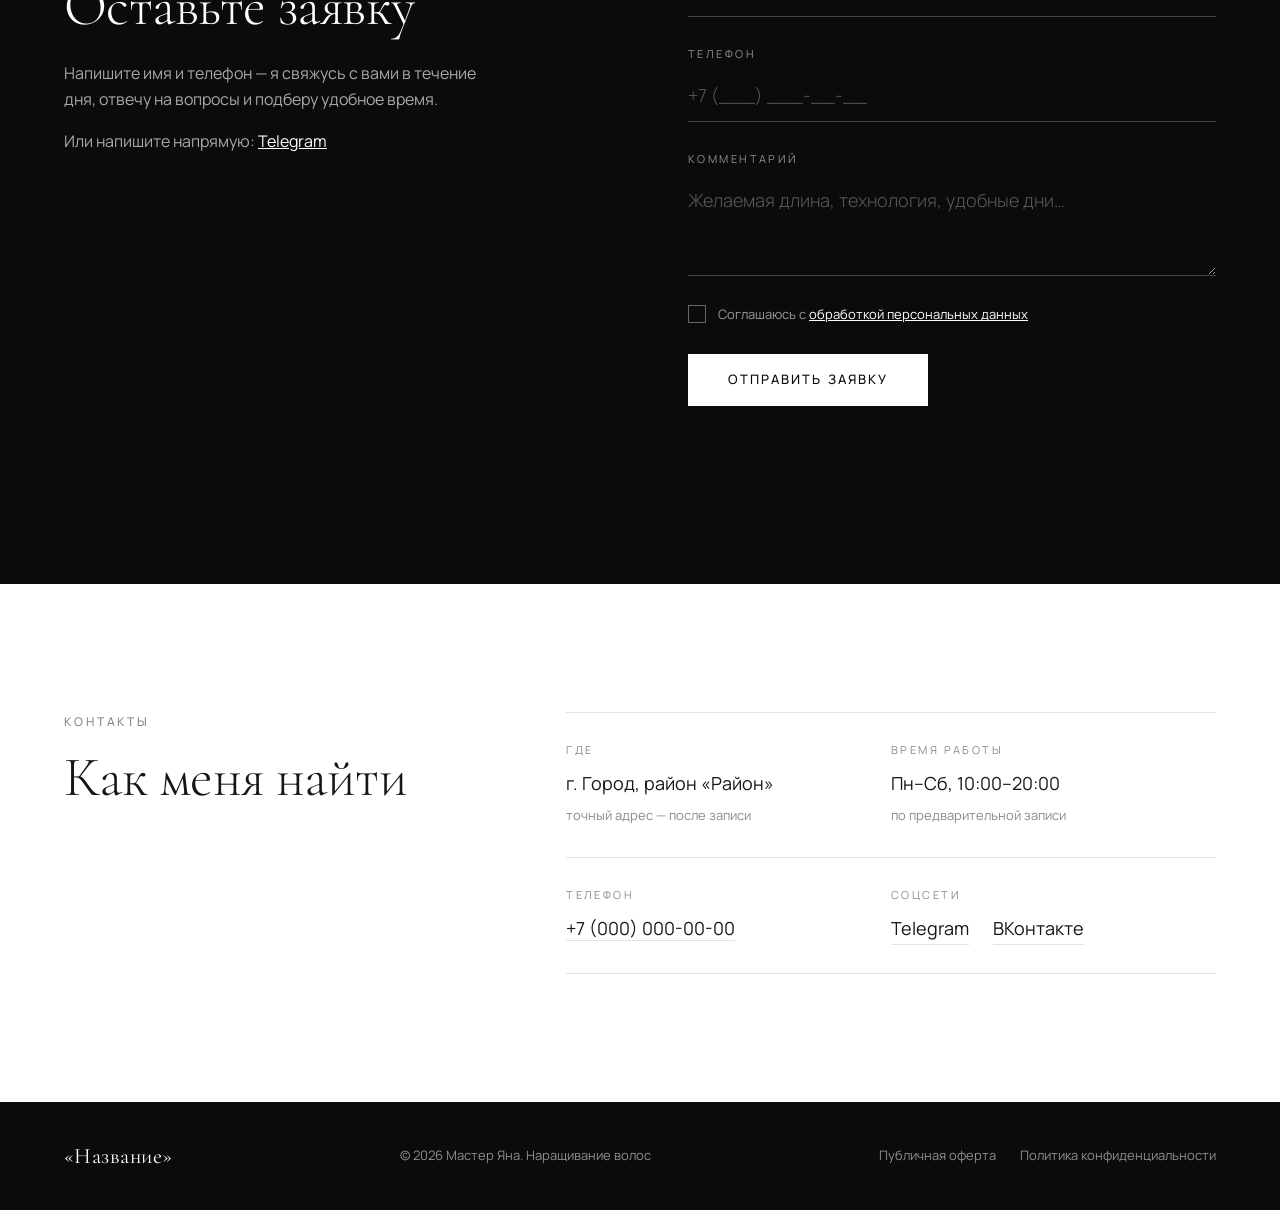
==== commit 9ba0fd7c: "Локальные изображения вместо внешних ссылок Unsplash Добавлены hero.webp, about.webp и work-*.webp; " ====
--- a/index.html
+++ b/index.html
@@ -61,9 +61,9 @@
         </div>
 
         <div class="hero__visual">
-          <!-- ВРЕМЕННЫЕ фото с Unsplash — заменить на свои: src="assets/hero.jpg" -->
+          <!-- Временное изображение — заменить на фото мастера: assets/hero.webp -->
           <div class="photo placeholder--dark hero__photo">
-            <img src="https://images.unsplash.com/photo-1785456439444-5132a64f0dd7?w=1100&q=80&auto=format&fit=crop"
+            <img src="assets/hero.webp" width="1200" height="1500"
                  alt="Мастер наращивает волосы клиентке" fetchpriority="high">
           </div>
         </div>
@@ -80,7 +80,7 @@
     <section class="section" id="about">
       <div class="container about">
         <div class="photo about__photo">
-          <img src="https://images.unsplash.com/photo-1634449571017-5fecfd26ad76?w=900&q=80&auto=format&fit=crop"
+          <img src="assets/about.webp" width="900" height="1200"
                alt="Яна за работой" loading="lazy">
         </div>
 
@@ -201,27 +201,27 @@
 
         <div class="gallery">
           <figure class="photo gallery__item gallery__item--tall">
-            <img src="https://images.unsplash.com/photo-1730573520149-7a5b97d35ccc?w=800&q=80&auto=format&fit=crop" alt="Длинные светлые волосы после наращивания" loading="lazy">
+            <img src="assets/work-1.webp" width="800" height="1000" alt="Длинные светлые волосы после наращивания" loading="lazy">
             <figcaption>Капсульное</figcaption>
           </figure>
           <figure class="photo gallery__item">
-            <img src="https://images.unsplash.com/photo-1785456411888-c2e842552820?w=800&q=80&auto=format&fit=crop" alt="Объёмные волосы с плавным переходом цвета" loading="lazy">
+            <img src="assets/work-2.webp" width="800" height="1000" alt="Объёмные волосы с плавным переходом цвета" loading="lazy">
             <figcaption>Омбре</figcaption>
           </figure>
           <figure class="photo gallery__item">
-            <img src="https://images.unsplash.com/photo-1560869713-bf165a9cfac1?w=800&q=80&auto=format&fit=crop" alt="Локоны на нарощенных волосах" loading="lazy">
+            <img src="assets/work-3.webp" width="800" height="1000" alt="Локоны на нарощенных волосах" loading="lazy">
             <figcaption>Локоны</figcaption>
           </figure>
           <figure class="photo gallery__item">
-            <img src="https://images.unsplash.com/photo-1785456390070-9960e3997066?w=800&q=80&auto=format&fit=crop" alt="Укладка нарощенных волос" loading="lazy">
+            <img src="assets/work-4.webp" width="800" height="1000" alt="Укладка нарощенных волос" loading="lazy">
             <figcaption>Укладка</figcaption>
           </figure>
           <figure class="photo gallery__item">
-            <img src="https://images.unsplash.com/photo-1785456463151-623876d5b7af?w=800&q=80&auto=format&fit=crop" alt="Процесс наращивания волос" loading="lazy">
+            <img src="assets/work-5.webp" width="800" height="1000" alt="Процесс наращивания волос" loading="lazy">
             <figcaption>Микрокапсулы</figcaption>
           </figure>
           <figure class="photo gallery__item gallery__item--wide">
-            <img src="https://images.unsplash.com/photo-1785456283212-338f5bc44d50?w=1400&q=80&auto=format&fit=crop" alt="Длинные волнистые волосы после наращивания" loading="lazy">
+            <img src="assets/work-wide.webp" width="1600" height="900" alt="Длинные волнистые волосы после наращивания" loading="lazy">
             <figcaption>Результат</figcaption>
           </figure>
         </div>
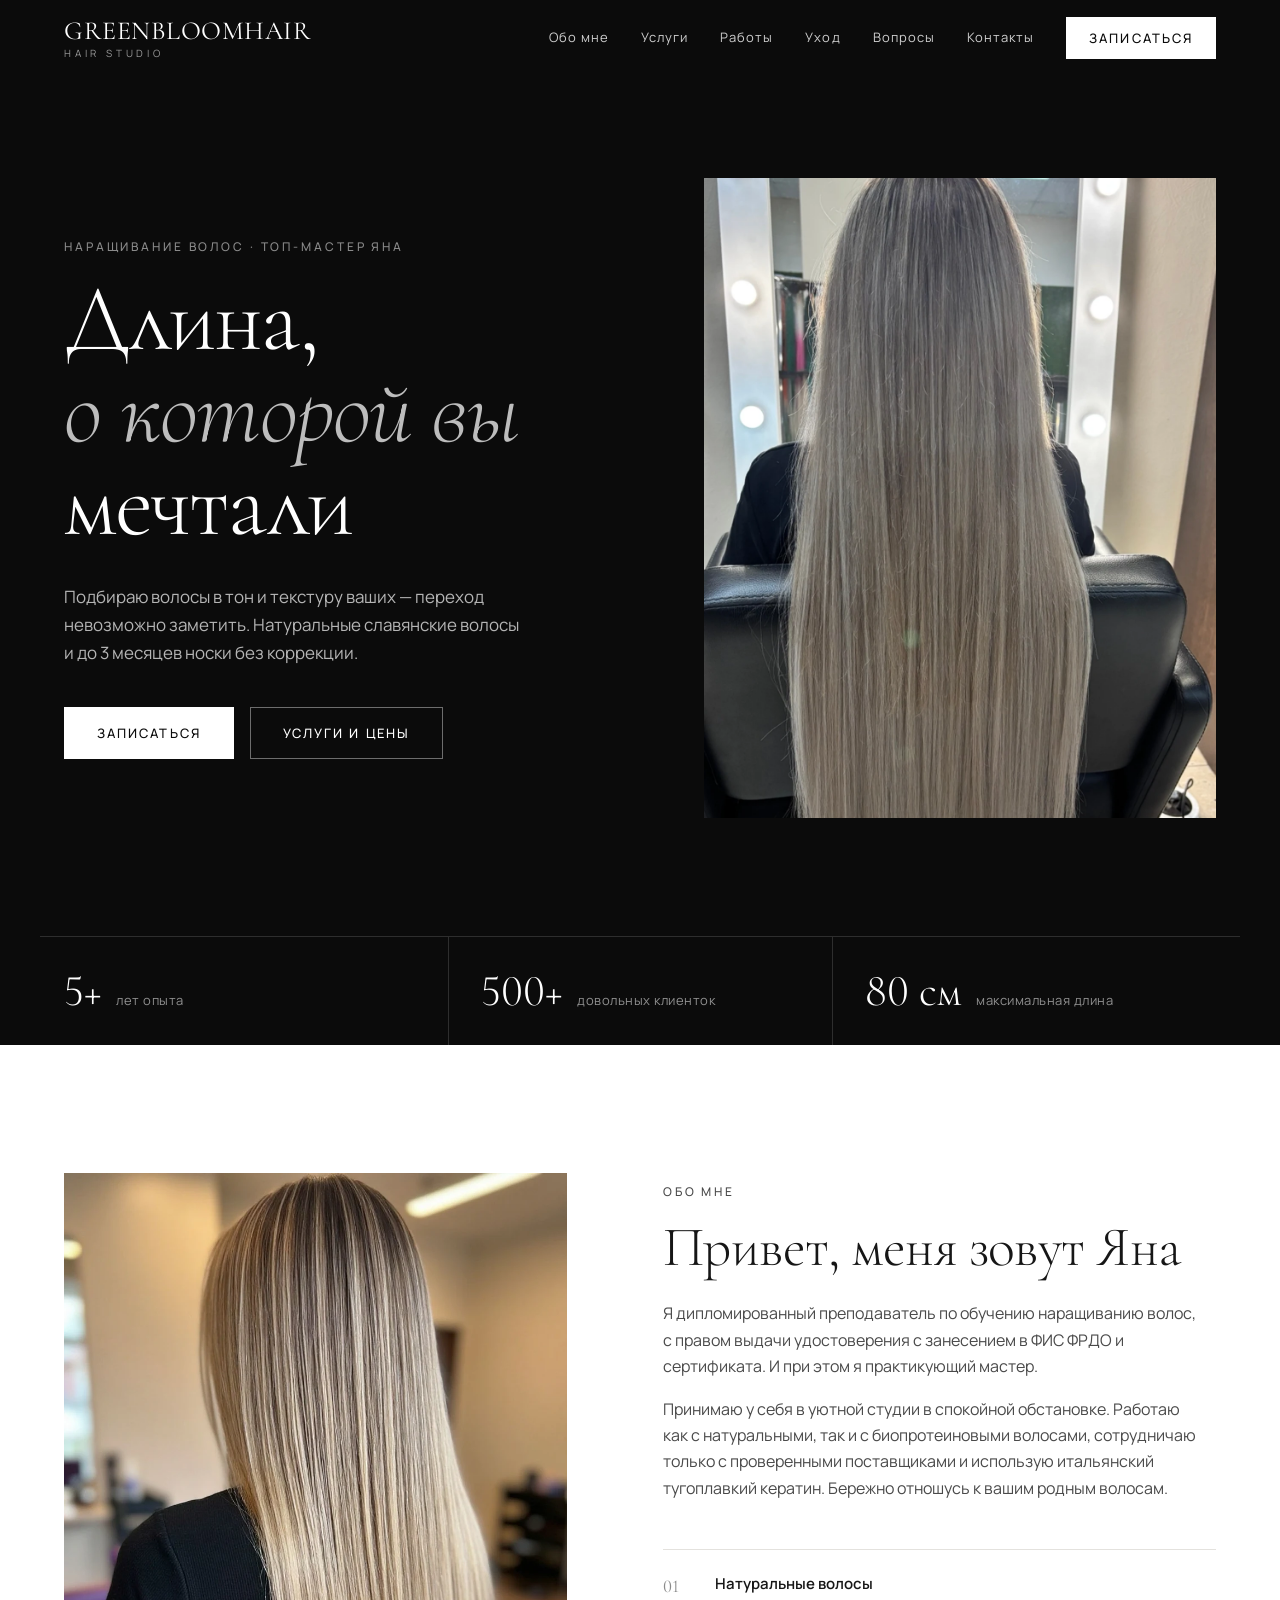
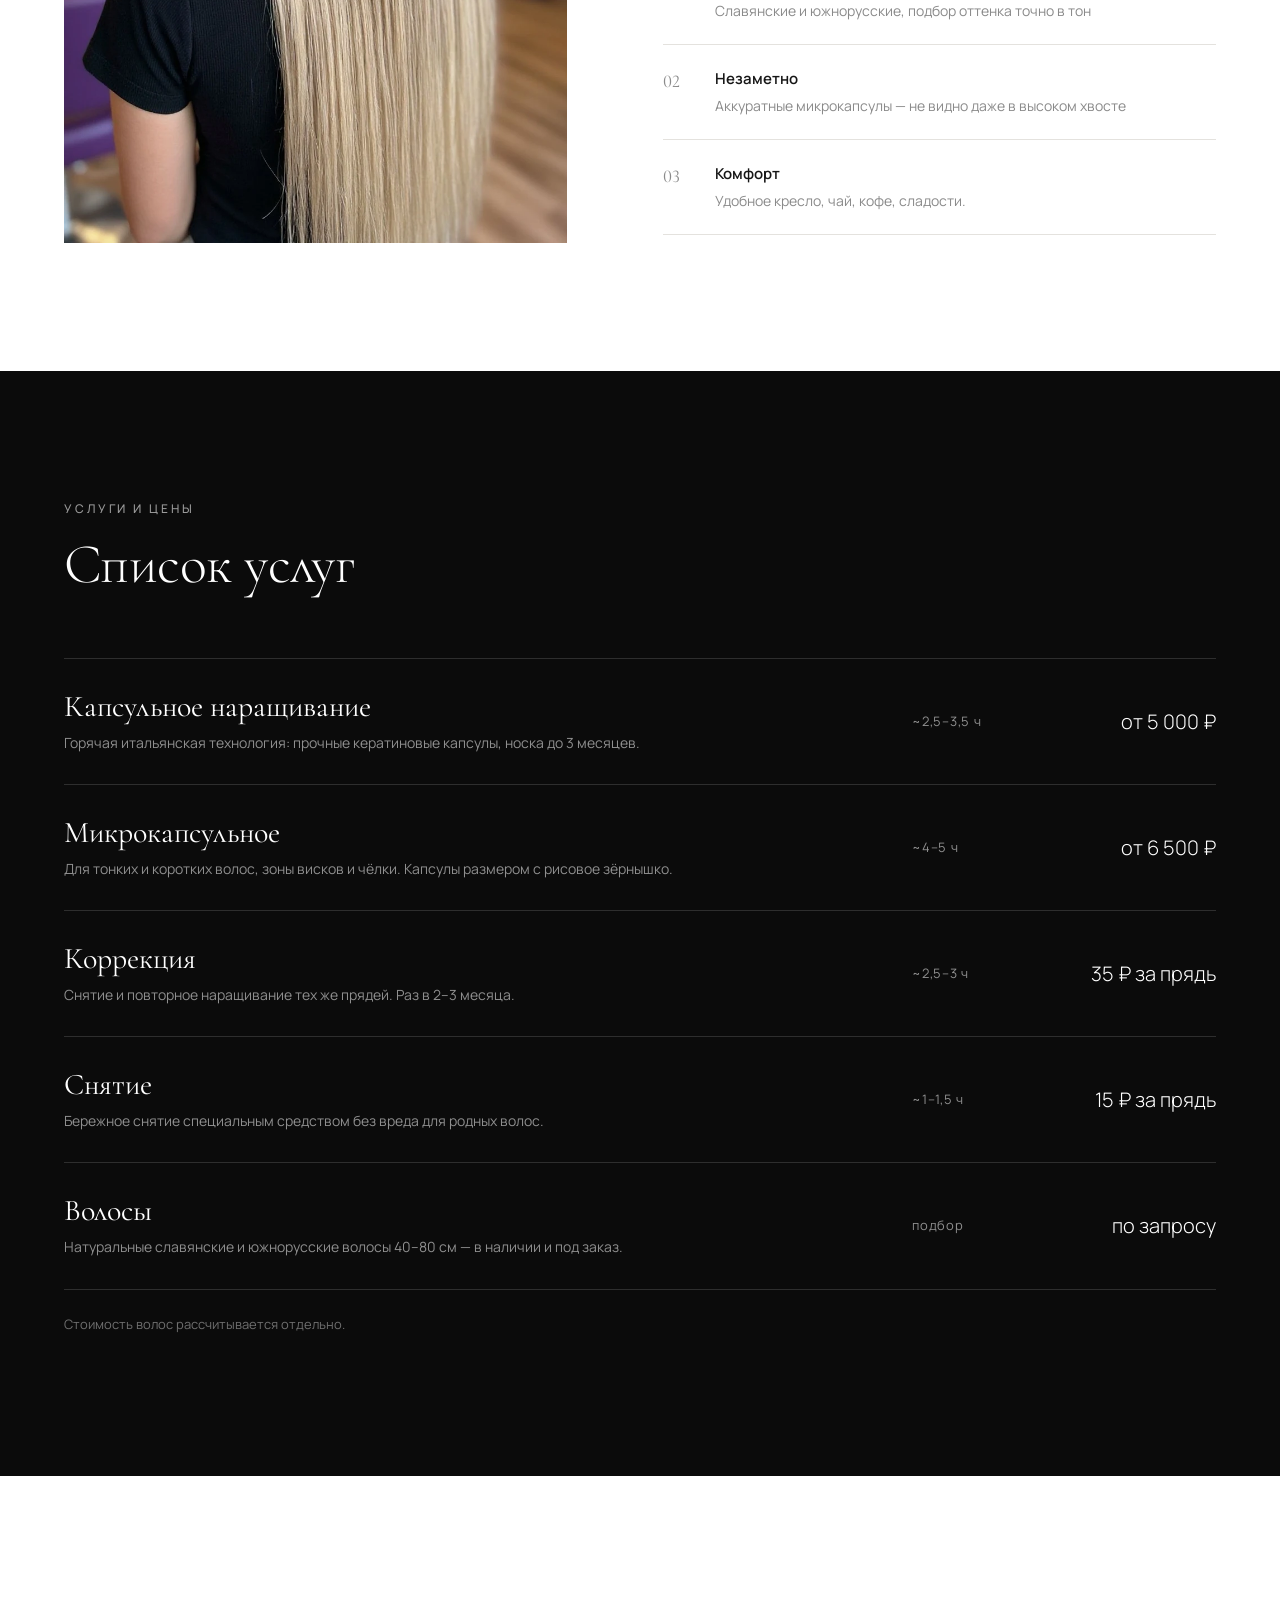
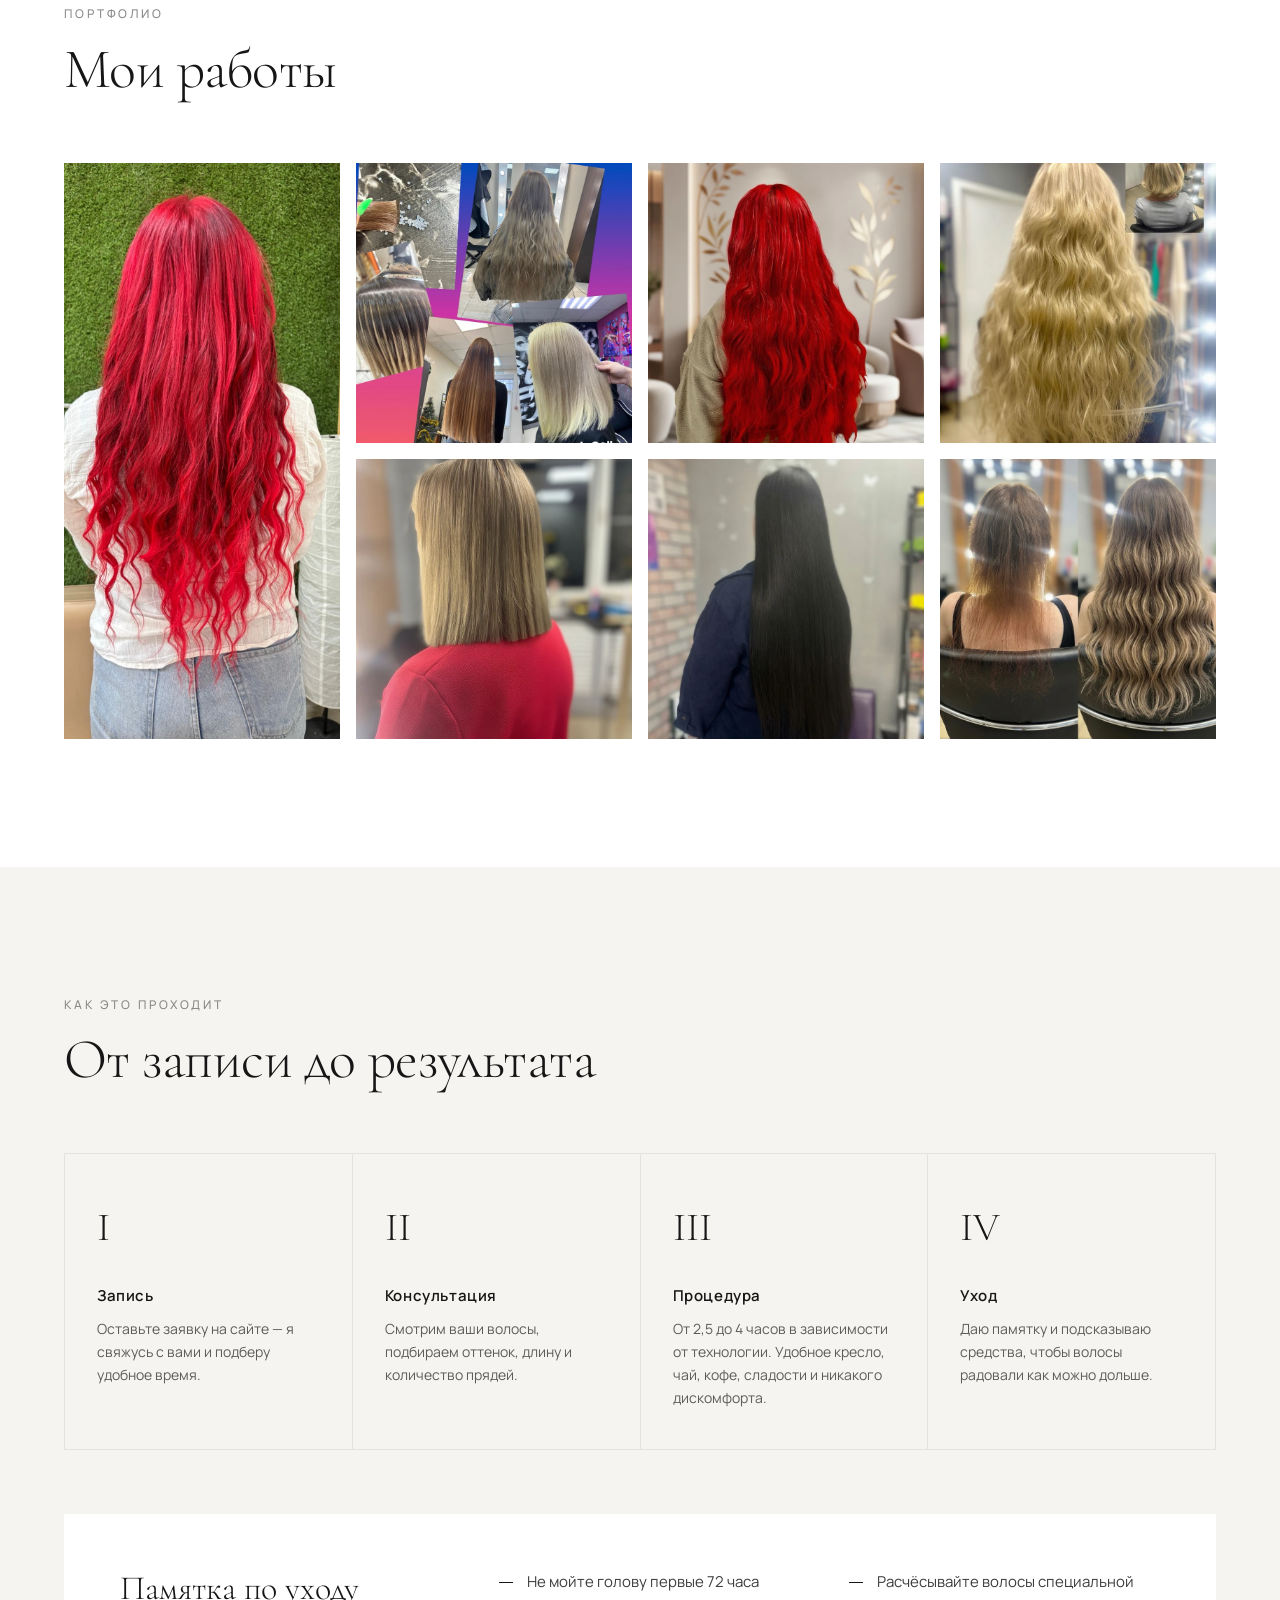
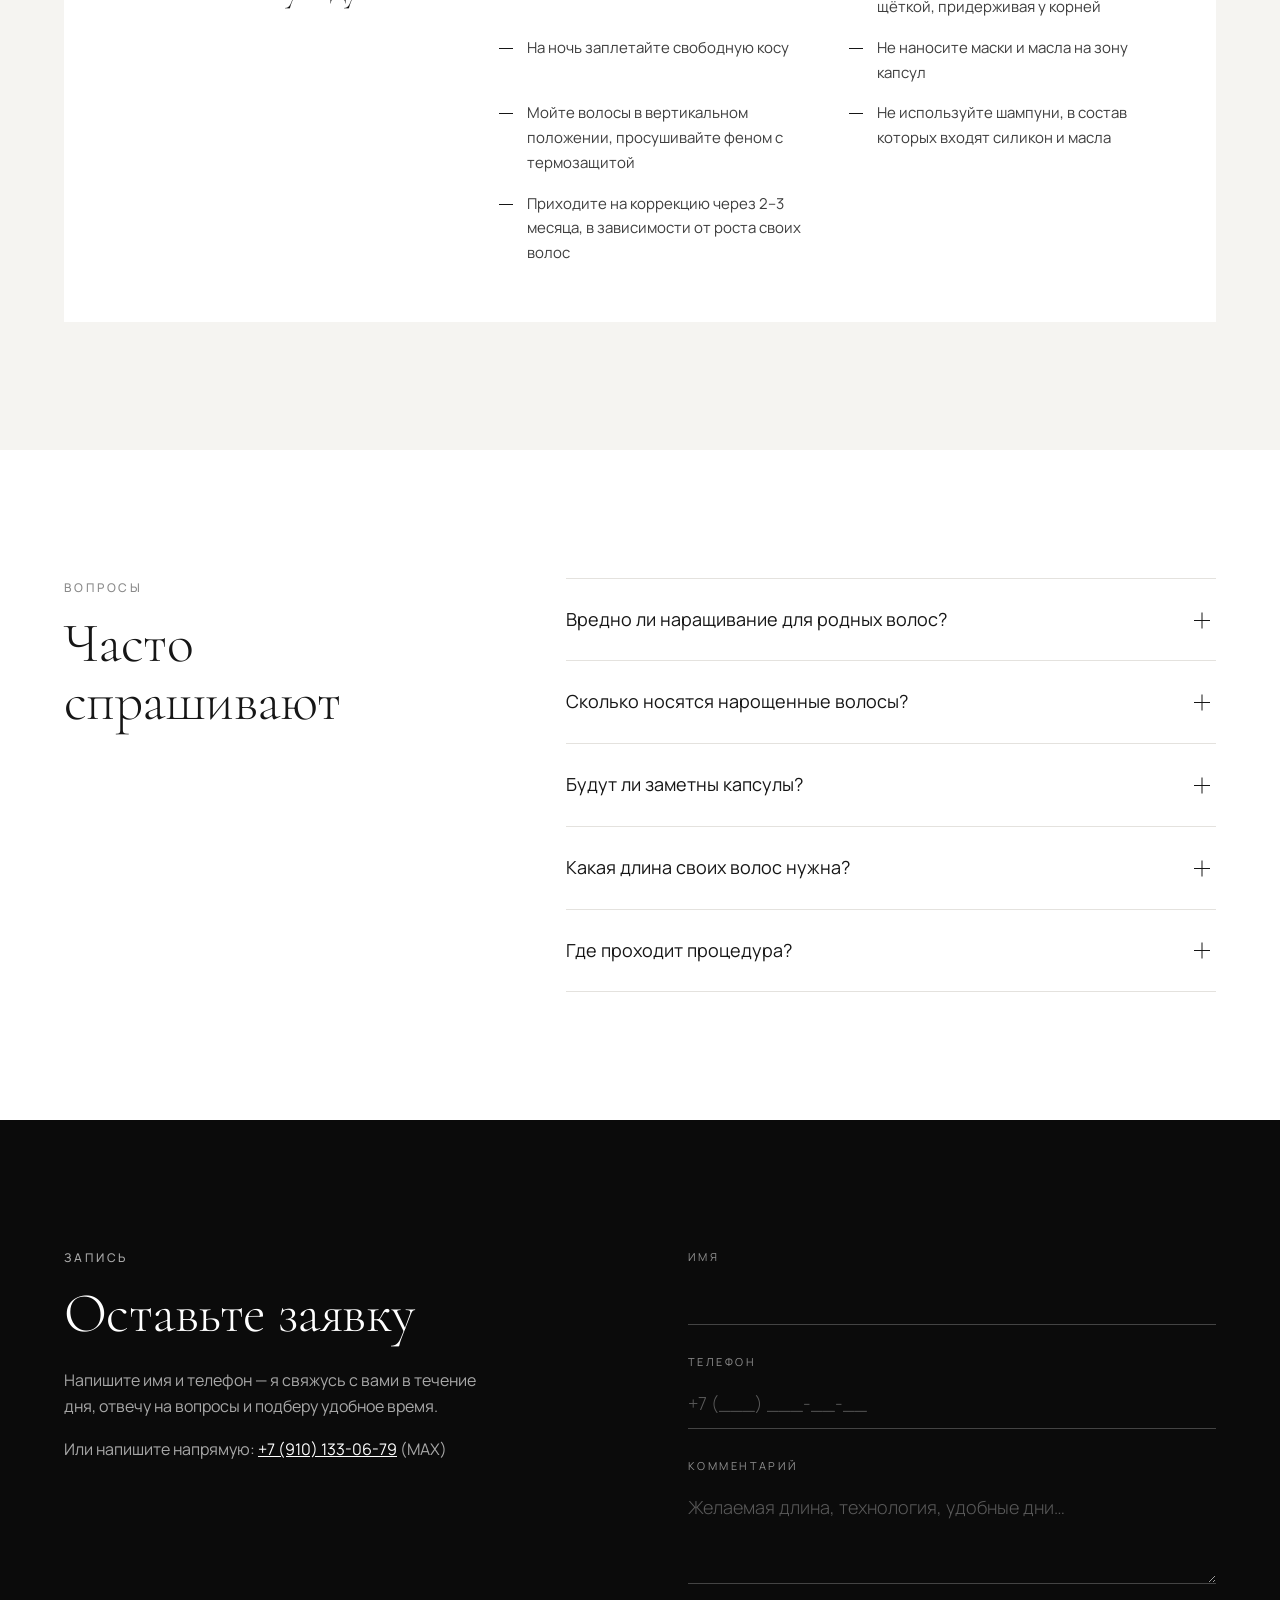
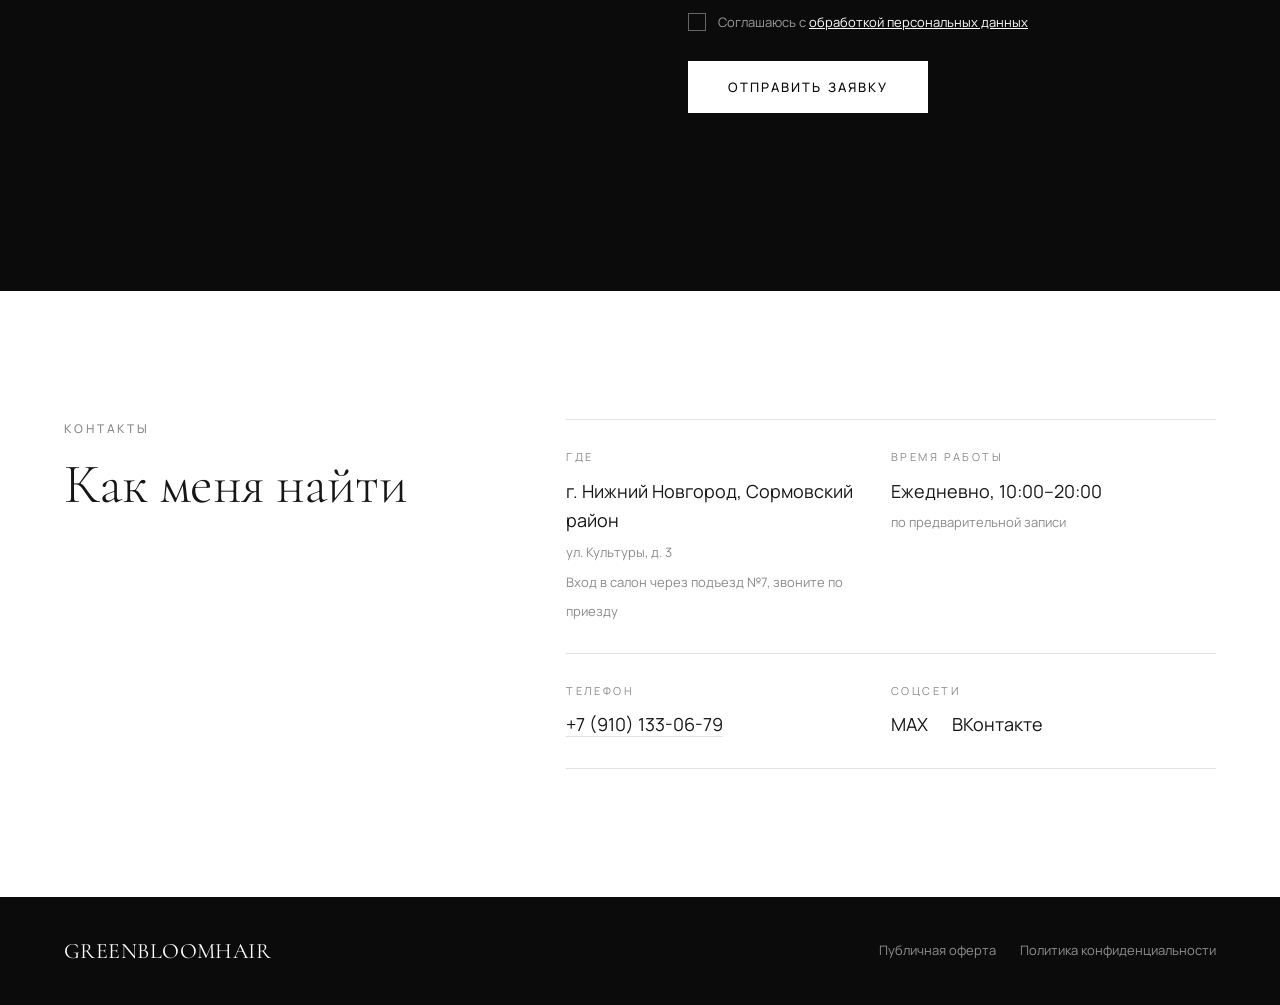
==== commit 670479a4: "Правки заказчицы: GREENBLOOMHAIR, новые фото и 7 работ Обновлены бренд, тексты услуг, ухода, FAQ и к" ====
--- a/index.html
+++ b/index.html
@@ -3,8 +3,8 @@
 <head>
   <meta charset="UTF-8">
   <meta name="viewport" content="width=device-width, initial-scale=1">
-  <title>«Название» — наращивание волос, мастер Яна</title>
-  <meta name="description" content="Наращивание волос: капсульное, микрокапсульное, ленточное. Мастер Яна. Натуральные славянские волосы, незаметные капсулы, уютный приём на дому.">
+  <title>GREENBLOOMHAIR — наращивание волос, топ-мастер Яна</title>
+  <meta name="description" content="Наращивание волос: капсульное и микрокапсульное. Топ-мастер Яна. Натуральные и биопротеиновые волосы, итальянский кератин, студия в Сормово.">
   <meta name="theme-color" content="#0b0b0b">
   <link rel="icon" href="assets/favicon.svg" type="image/svg+xml">
   <link rel="preconnect" href="https://fonts.googleapis.com">
@@ -18,7 +18,7 @@
   <header class="header" id="header">
     <div class="container header__inner">
       <a href="#hero" class="logo" aria-label="На главную">
-        <span class="logo__name">«Название»</span>
+        <span class="logo__name">GREENBLOOMHAIR</span>
         <span class="logo__sub">hair studio</span>
       </a>
 
@@ -44,7 +44,7 @@
     <section class="hero" id="hero">
       <div class="container hero__inner">
         <div class="hero__text">
-          <p class="eyebrow">Наращивание волос · мастер Яна</p>
+          <p class="eyebrow">Наращивание волос · Топ-мастер Яна</p>
           <h1 class="hero__title">
             Длина,<br>
             <em>о которой вы</em><br>
@@ -72,7 +72,7 @@
       <div class="hero__stats container">
         <div class="stat"><span class="stat__num">5+</span><span class="stat__label">лет опыта</span></div>
         <div class="stat"><span class="stat__num">500+</span><span class="stat__label">довольных клиенток</span></div>
-        <div class="stat"><span class="stat__num">70&nbsp;см</span><span class="stat__label">максимальная длина</span></div>
+        <div class="stat"><span class="stat__num">80&nbsp;см</span><span class="stat__label">максимальная длина</span></div>
       </div>
     </section>
 
@@ -86,16 +86,15 @@
 
         <div class="about__text">
           <p class="eyebrow">Обо мне</p>
-          <h2 class="section__title">Привет, я Яна</h2>
+          <h2 class="section__title">Привет, меня зовут Яна</h2>
           <p>
-            Я мастер по наращиванию волос с опытом более 5 лет. Для меня наращивание — это не конвейер,
-            а внимательная работа с каждой клиенткой: перед процедурой мы вместе
-            подбираем длину, объём, оттенок и технологию, чтобы результат выглядел естественно.
+            Я дипломированный преподаватель по обучению наращиванию волос, с правом выдачи
+            удостоверения с занесением в ФИС ФРДО и сертификата. И при этом я практикующий мастер.
           </p>
           <p>
-            Принимаю у себя дома в уютной, спокойной обстановке — без суеты салона.
-            Работаю только с натуральными волосами проверенных поставщиков
-            и профессиональным кератином — бережно к вашим родным волосам.
+            Принимаю у себя в уютной студии в спокойной обстановке. Работаю как с натуральными,
+            так и с биопротеиновыми волосами, сотрудничаю только с проверенными поставщиками
+            и использую итальянский тугоплавкий кератин. Бережно отношусь к вашим родным волосам.
           </p>
 
           <ul class="features">
@@ -117,7 +116,7 @@
               <span class="feature__num">03</span>
               <div>
                 <h3 class="feature__title">Комфорт</h3>
-                <p>Удобное кресло, чай и любимый сериал во время процедуры</p>
+                <p>Удобное кресло, чай, кофе, сладости.</p>
               </div>
             </li>
           </ul>
@@ -139,8 +138,8 @@
               <h3 class="price__name">Капсульное наращивание</h3>
               <p class="price__desc">Горячая итальянская технология: прочные кератиновые капсулы, носка до 3 месяцев.</p>
             </div>
-            <span class="price__time">~3–4 ч</span>
-            <span class="price__cost">от 8 000 ₽</span>
+            <span class="price__time">~2,5–3,5 ч</span>
+            <span class="price__cost">от 5 000 ₽</span>
           </li>
           <li class="price">
             <div class="price__main">
@@ -148,81 +147,67 @@
               <p class="price__desc">Для тонких и коротких волос, зоны висков и чёлки. Капсулы размером с рисовое зёрнышко.</p>
             </div>
             <span class="price__time">~4–5 ч</span>
-            <span class="price__cost">от 10 000 ₽</span>
-          </li>
-          <li class="price">
-            <div class="price__main">
-              <h3 class="price__name">Ленточное наращивание</h3>
-              <p class="price__desc">Холодная технология: быстро и безопасно, подходит для ослабленных волос.</p>
-            </div>
-            <span class="price__time">~1–1.5 ч</span>
-            <span class="price__cost">от 5 000 ₽</span>
+            <span class="price__cost">от 6 500 ₽</span>
           </li>
           <li class="price">
             <div class="price__main">
               <h3 class="price__name">Коррекция</h3>
               <p class="price__desc">Снятие и повторное наращивание тех же прядей. Раз в 2–3 месяца.</p>
             </div>
-            <span class="price__time">~4 ч</span>
-            <span class="price__cost">от 7 000 ₽</span>
+            <span class="price__time">~2,5–3 ч</span>
+            <span class="price__cost">35 ₽ за прядь</span>
           </li>
           <li class="price">
             <div class="price__main">
               <h3 class="price__name">Снятие</h3>
               <p class="price__desc">Бережное снятие специальным средством без вреда для родных волос.</p>
             </div>
-            <span class="price__time">~1–1.5 ч</span>
-            <span class="price__cost">от 2 000 ₽</span>
+            <span class="price__time">~1–1,5 ч</span>
+            <span class="price__cost">15 ₽ за прядь</span>
           </li>
           <li class="price">
             <div class="price__main">
               <h3 class="price__name">Волосы</h3>
-              <p class="price__desc">Натуральные славянские и южнорусские волосы 40–70 см — в наличии и под заказ.</p>
+              <p class="price__desc">Натуральные славянские и южнорусские волосы 40–80 см — в наличии и под заказ.</p>
             </div>
             <span class="price__time">подбор</span>
             <span class="price__cost">по запросу</span>
           </li>
         </ul>
 
-        <p class="note">* Цены за работу указаны для примера. Стоимость волос рассчитывается отдельно.</p>
+        <p class="note">Стоимость волос рассчитывается отдельно.</p>
       </div>
     </section>
 
     <!-- ===== Работы ===== -->
     <section class="section" id="works">
       <div class="container">
-        <div class="section__head section__head--row">
-          <div>
-            <p class="eyebrow">Портфолио</p>
-            <h2 class="section__title">Мои работы</h2>
-          </div>
-          <a href="https://vk.com/" class="link-arrow" target="_blank" rel="noopener">Больше работ в группе VK →</a>
+        <div class="section__head">
+          <p class="eyebrow">Портфолио</p>
+          <h2 class="section__title">Мои работы</h2>
         </div>
 
         <div class="gallery">
           <figure class="photo gallery__item gallery__item--tall">
-            <img src="assets/work-1.webp" width="800" height="1000" alt="Длинные светлые волосы после наращивания" loading="lazy">
-            <figcaption>Капсульное</figcaption>
-          </figure>
-          <figure class="photo gallery__item">
-            <img src="assets/work-2.webp" width="800" height="1000" alt="Объёмные волосы с плавным переходом цвета" loading="lazy">
-            <figcaption>Омбре</figcaption>
-          </figure>
-          <figure class="photo gallery__item">
-            <img src="assets/work-3.webp" width="800" height="1000" alt="Локоны на нарощенных волосах" loading="lazy">
-            <figcaption>Локоны</figcaption>
-          </figure>
-          <figure class="photo gallery__item">
-            <img src="assets/work-4.webp" width="800" height="1000" alt="Укладка нарощенных волос" loading="lazy">
-            <figcaption>Укладка</figcaption>
-          </figure>
-          <figure class="photo gallery__item">
-            <img src="assets/work-5.webp" width="800" height="1000" alt="Процесс наращивания волос" loading="lazy">
-            <figcaption>Микрокапсулы</figcaption>
-          </figure>
-          <figure class="photo gallery__item gallery__item--wide">
-            <img src="assets/work-wide.webp" width="1600" height="900" alt="Длинные волнистые волосы после наращивания" loading="lazy">
-            <figcaption>Результат</figcaption>
+            <img src="assets/work-1.webp" width="800" height="1600" alt="Длинные красные волосы после наращивания" loading="lazy">
+          </figure>
+          <figure class="photo gallery__item">
+            <img src="assets/work-2.webp" width="800" height="800" alt="Примеры работ: до и после наращивания" loading="lazy">
+          </figure>
+          <figure class="photo gallery__item">
+            <img src="assets/work-3.webp" width="800" height="800" alt="Объёмные красные локоны" loading="lazy">
+          </figure>
+          <figure class="photo gallery__item">
+            <img src="assets/work-4.webp" width="800" height="800" alt="Волнистые светлые волосы" loading="lazy">
+          </figure>
+          <figure class="photo gallery__item">
+            <img src="assets/work-5.webp" width="800" height="800" alt="Прямое каре с наращиванием" loading="lazy">
+          </figure>
+          <figure class="photo gallery__item">
+            <img src="assets/work-6.webp" width="800" height="800" alt="Длинные тёмные волосы" loading="lazy">
+          </figure>
+          <figure class="photo gallery__item">
+            <img src="assets/work-7.webp" width="800" height="800" alt="До и после наращивания" loading="lazy">
           </figure>
         </div>
       </div>
@@ -250,7 +235,7 @@
           <li class="step">
             <span class="step__num">III</span>
             <h3 class="step__title">Процедура</h3>
-            <p>От 1 до 5 часов в зависимости от технологии. Удобное кресло, чай и никакого дискомфорта.</p>
+            <p>От 2,5 до 4 часов в зависимости от технологии. Удобное кресло, чай, кофе, сладости и никакого дискомфорта.</p>
           </li>
           <li class="step">
             <span class="step__num">IV</span>
@@ -262,12 +247,13 @@
         <div class="care">
           <h3 class="care__title">Памятка по уходу</h3>
           <ul class="care__list">
-            <li>Не мойте голову первые 48 часов</li>
+            <li>Не мойте голову первые 72 часа</li>
             <li>Расчёсывайте волосы специальной щёткой, придерживая у корней</li>
             <li>На ночь заплетайте свободную косу</li>
             <li>Не наносите маски и масла на зону капсул</li>
-            <li>Сушите волосы сразу после мытья, не ложитесь с мокрой головой</li>
-            <li>Приходите на коррекцию через 2–3 месяца</li>
+            <li>Мойте волосы в вертикальном положении, просушивайте феном с термозащитой</li>
+            <li>Не используйте шампуни, в состав которых входят силикон и масла</li>
+            <li>Приходите на коррекцию через 2–3 месяца, в зависимости от роста своих волос</li>
           </ul>
         </div>
       </div>
@@ -291,7 +277,7 @@
           <details class="faq__item">
             <summary>Сколько носятся нарощенные волосы?</summary>
             <div class="faq__body">
-              <p>Коррекция нужна раз в 2–3 месяца для капсул и раз в 6–8 недель для лент. Сами волосы при хорошем уходе можно перенаращивать и носить до года и дольше.</p>
+              <p>Коррекция нужна раз в 2–3 месяца. Сами волосы при хорошем уходе можно перенаращивать и носить до года и дольше.</p>
             </div>
           </details>
           <details class="faq__item">
@@ -303,13 +289,13 @@
           <details class="faq__item">
             <summary>Какая длина своих волос нужна?</summary>
             <div class="faq__body">
-              <p>Для капсульного наращивания — от 10–15 см, для микрокапсул и лент — от 8 см. Пришлите фото, и я подскажу точнее.</p>
+              <p>Для капсульного наращивания — от 5 см. Пришлите фото, и я подскажу точнее.</p>
             </div>
           </details>
           <details class="faq__item">
             <summary>Где проходит процедура?</summary>
             <div class="faq__body">
-              <p>Принимаю у себя дома. Точный адрес и как добраться сообщу после записи.</p>
+              <p>Принимаю у себя в студии по адресу: Сормовский район, ул. Культуры, д. 3.</p>
             </div>
           </details>
         </div>
@@ -328,7 +314,7 @@
           </p>
           <p class="booking__alt">
             Или напишите напрямую:
-            <a href="https://t.me/" target="_blank" rel="noopener">Telegram</a>
+            <a href="tel:+79101330679">+7 (910) 133-06-79</a> (MAX)
           </p>
         </div>
 
@@ -376,21 +362,21 @@
         <dl class="contacts__list">
           <div class="contacts__item">
             <dt>Где</dt>
-            <dd>г. Город, район «Район»<br><small>точный адрес — после записи</small></dd>
+            <dd>г. Нижний Новгород, Сормовский район<br><small>ул. Культуры, д. 3<br>Вход в салон через подъезд №7, звоните по приезду</small></dd>
           </div>
           <div class="contacts__item">
             <dt>Время работы</dt>
-            <dd>Пн–Сб, 10:00–20:00<br><small>по предварительной записи</small></dd>
+            <dd>Ежедневно, 10:00–20:00<br><small>по предварительной записи</small></dd>
           </div>
           <div class="contacts__item">
             <dt>Телефон</dt>
-            <dd><a href="tel:+70000000000">+7 (000) 000-00-00</a></dd>
+            <dd><a href="tel:+79101330679">+7 (910) 133-06-79</a></dd>
           </div>
           <div class="contacts__item">
             <dt>Соцсети</dt>
             <dd class="socials">
-              <a href="https://t.me/" target="_blank" rel="noopener">Telegram</a>
-              <a href="https://vk.com/" target="_blank" rel="noopener">ВКонтакте</a>
+              <span>MAX</span>
+              <span>ВКонтакте</span>
             </dd>
           </div>
         </dl>
@@ -401,8 +387,7 @@
 
   <footer class="footer">
     <div class="container footer__inner">
-      <span class="logo__name logo__name--sm">«Название»</span>
-      <span>© <span id="year">2026</span> Мастер Яна. Наращивание волос</span>
+      <span class="logo__name logo__name--sm">GREENBLOOMHAIR</span>
       <span class="footer__links">
         <a href="offer.html">Публичная оферта</a>
         <a href="privacy.html">Политика конфиденциальности</a>
--- a/styles.css
+++ b/styles.css
@@ -1,5 +1,5 @@
 /* =========================================================
-   «Название» — hair studio
+   GREENBLOOMHAIR — hair studio
    Минималистичный чёрно-белый стиль
    ========================================================= */
 
@@ -345,24 +345,13 @@
 
 .gallery {
   display: grid;
-  grid-template-columns: repeat(3, 1fr);
+  grid-template-columns: repeat(4, 1fr);
   grid-auto-rows: 280px;
   gap: 16px;
 }
+/* 7 работ: высокое фото занимает 2 ряда, шесть квадратных заполняют остальное */
 .gallery__item--tall { grid-row: span 2; }
-/* Сетка 3×3: высокое фото + 4 обычных заполняют 2 ряда, широкое — весь 3-й ряд */
-.gallery__item--wide { grid-column: 1 / -1; }
 .gallery__item:hover img { transform: scale(1.04); }
-.gallery__item figcaption {
-  position: absolute;
-  inset: auto 0 0;
-  padding: 40px 16px 14px;
-  background: linear-gradient(transparent, rgba(0, 0, 0, .55));
-  color: var(--white);
-  font-size: 11px;
-  letter-spacing: .2em;
-  text-transform: uppercase;
-}
 
 /* ---------- Шаги и уход ---------- */
 
@@ -667,6 +656,7 @@
   .booking__text > p { margin-left: auto; margin-right: auto; }
 
   .hero__title { margin-bottom: 24px; }
+  .hero .eyebrow { font-size: 11px; letter-spacing: .16em; }
   .hero__actions { flex-direction: column; align-items: stretch; gap: 12px; }
 
   .hero__stats { grid-template-columns: 1fr; margin-top: 56px; }
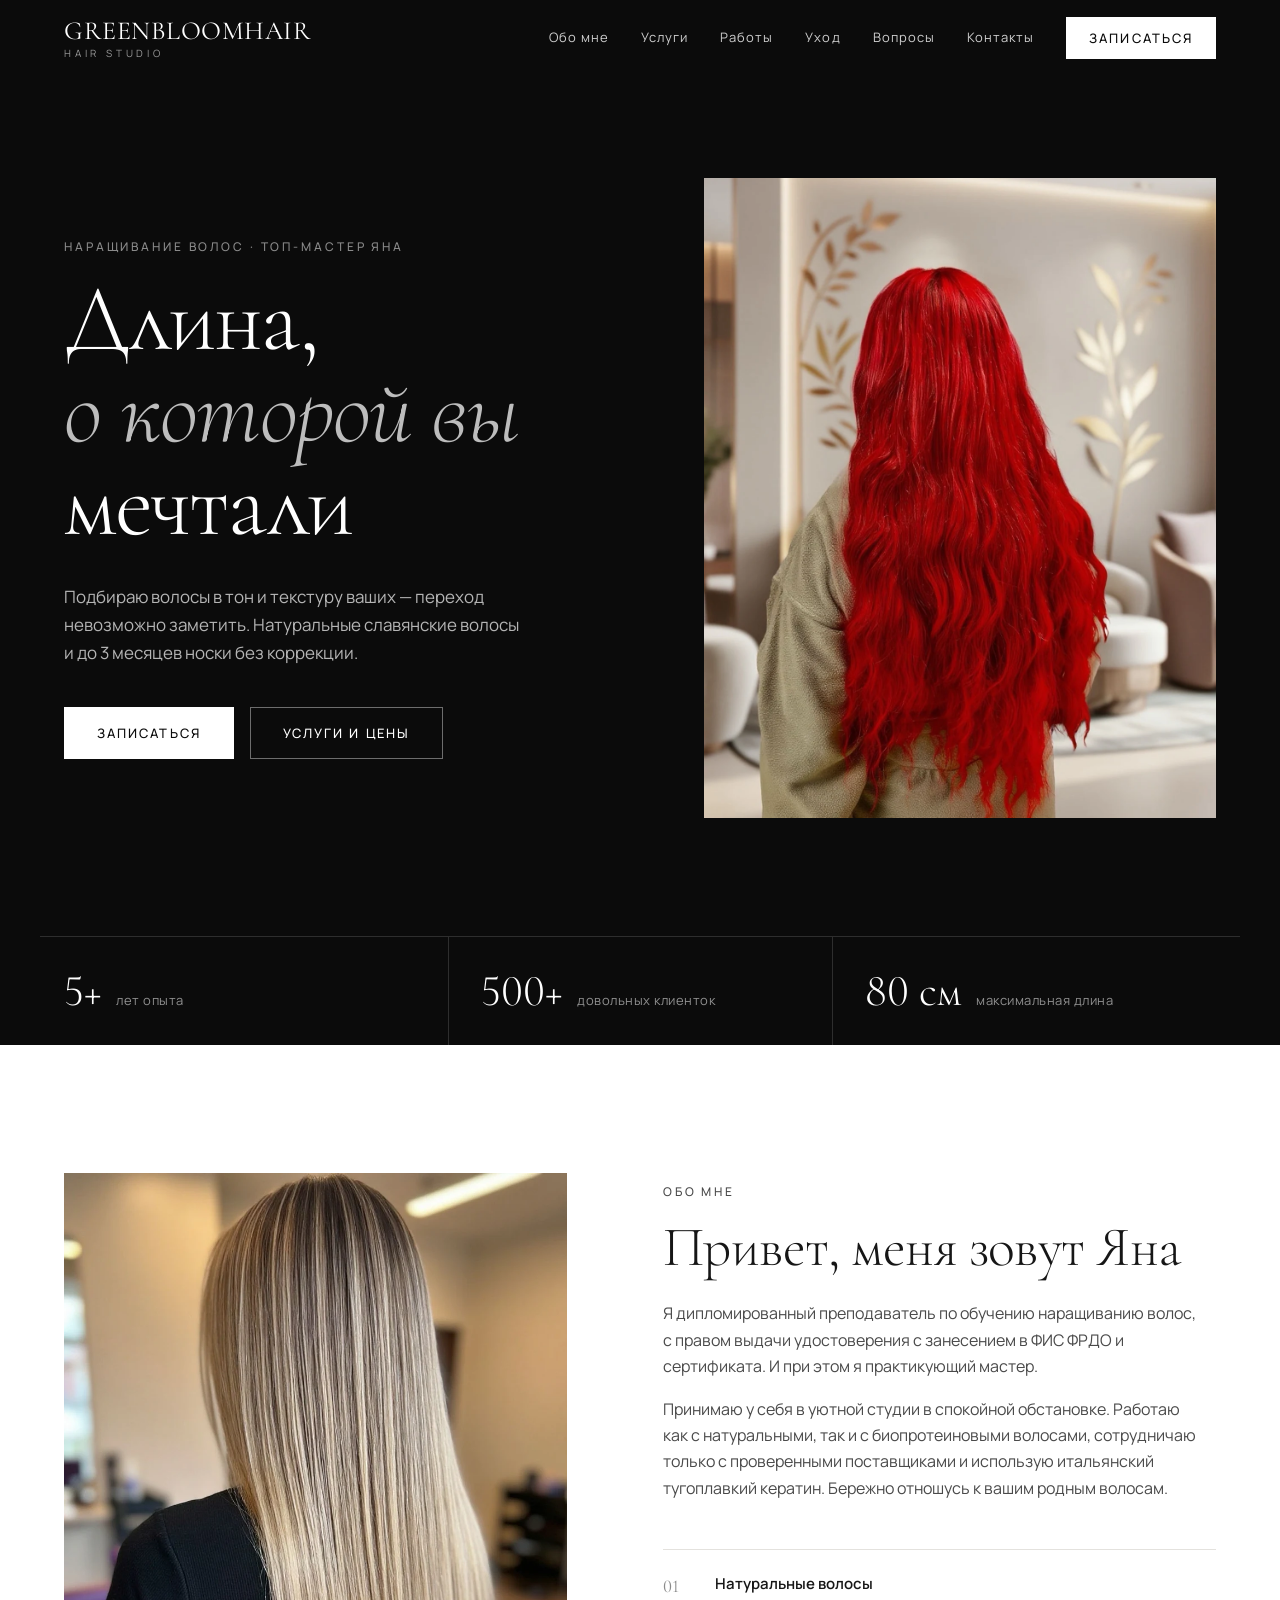
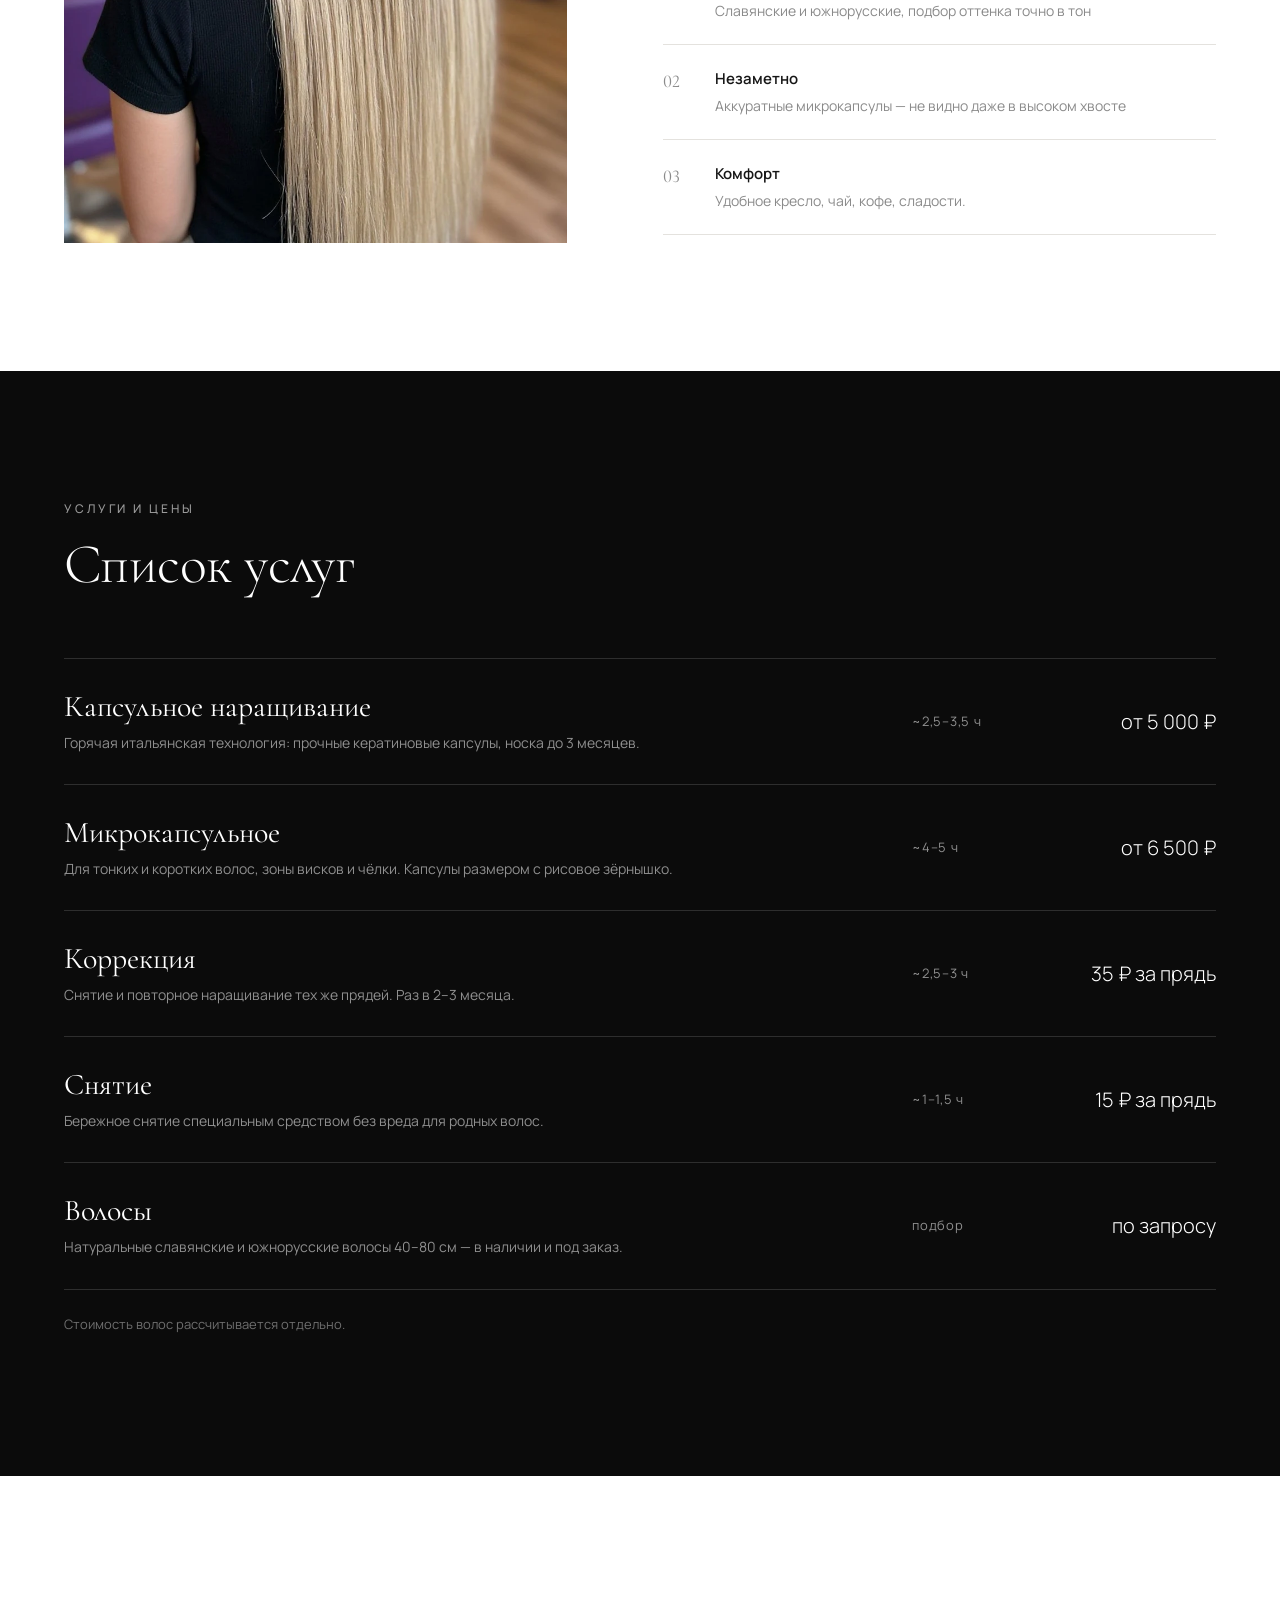
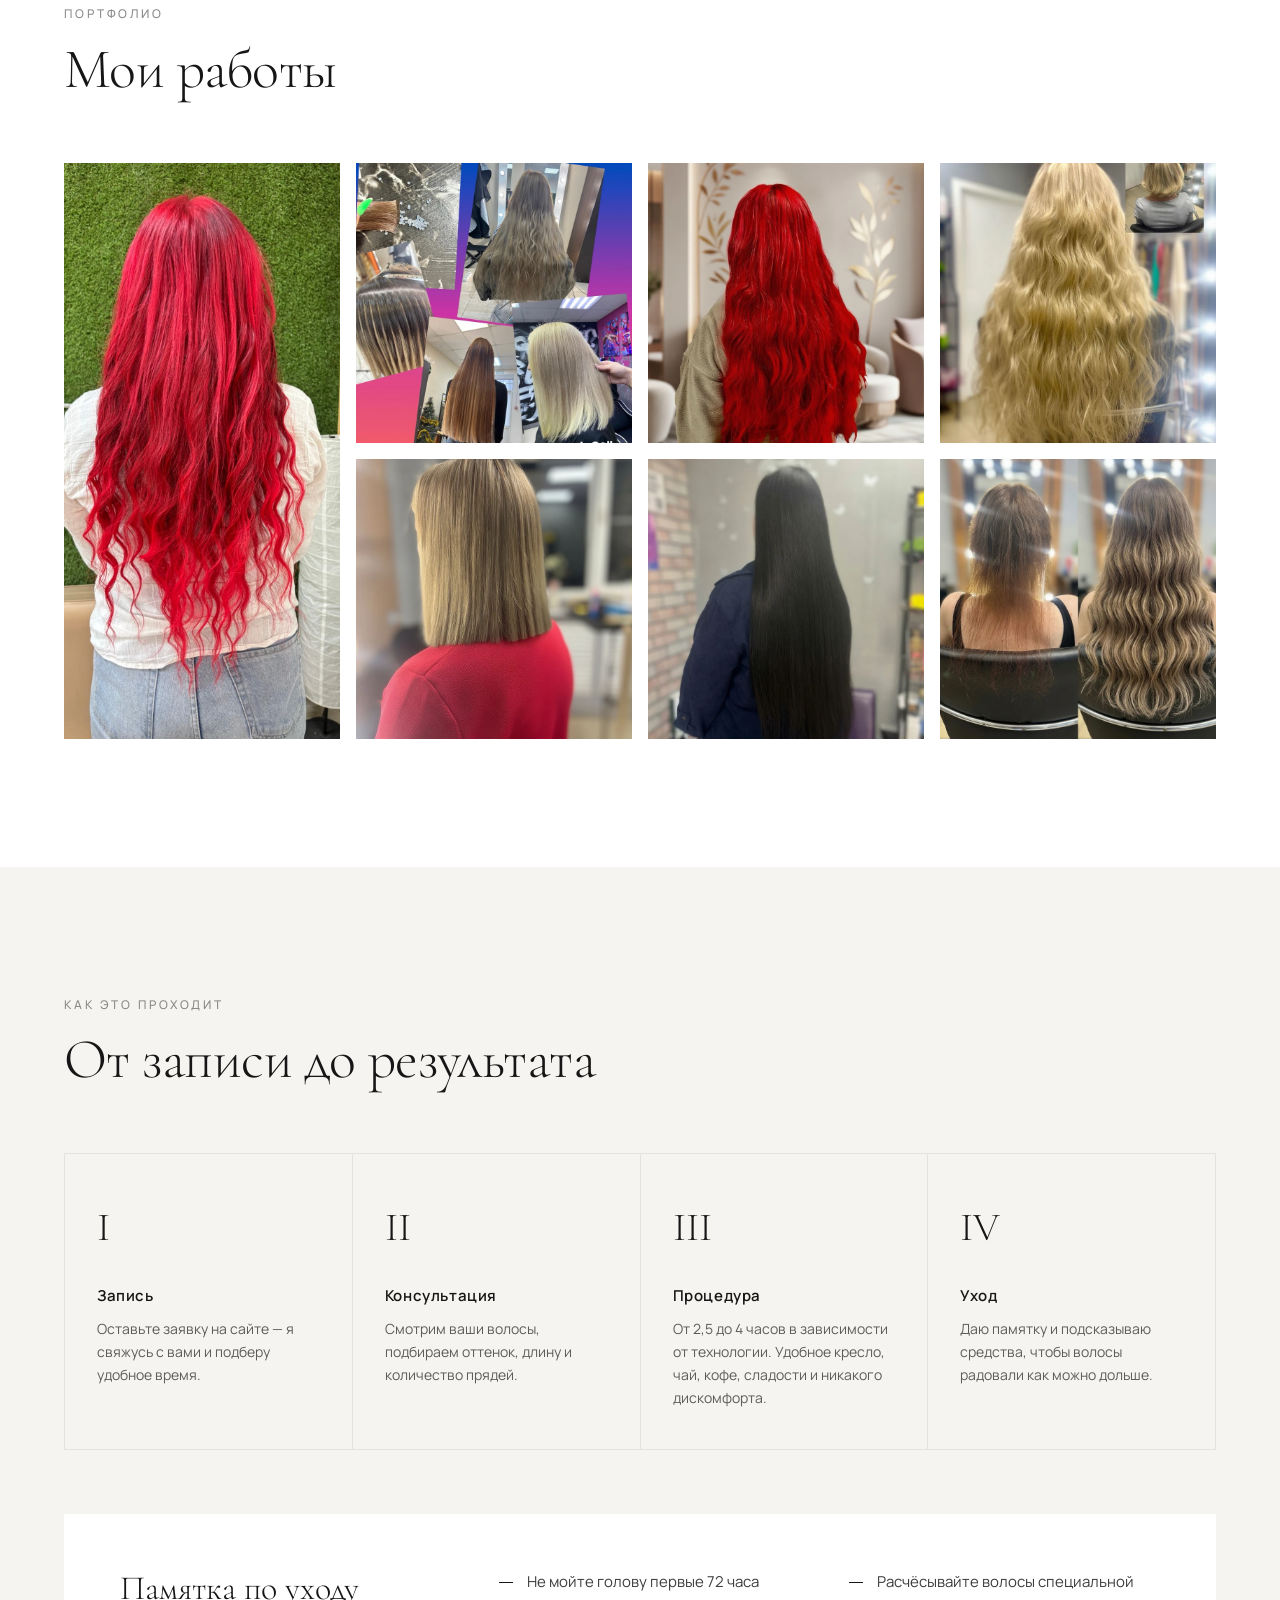
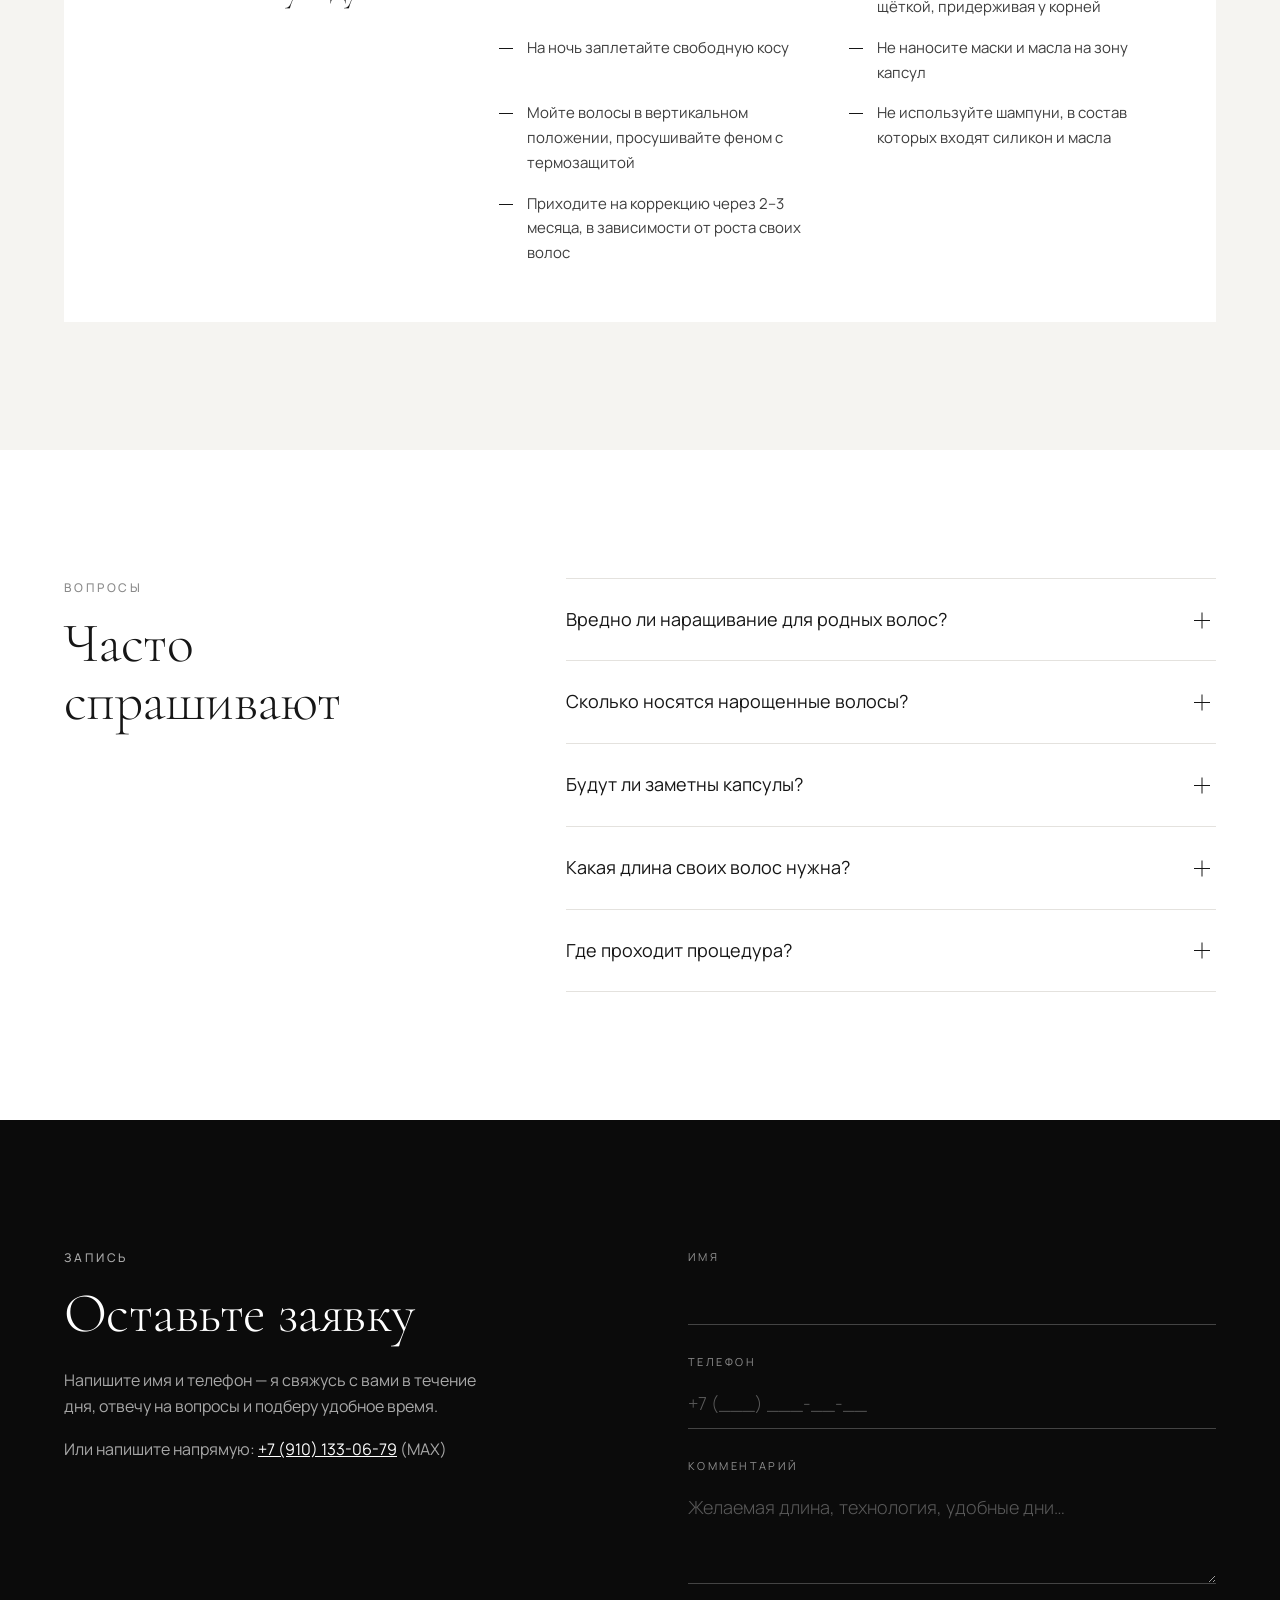
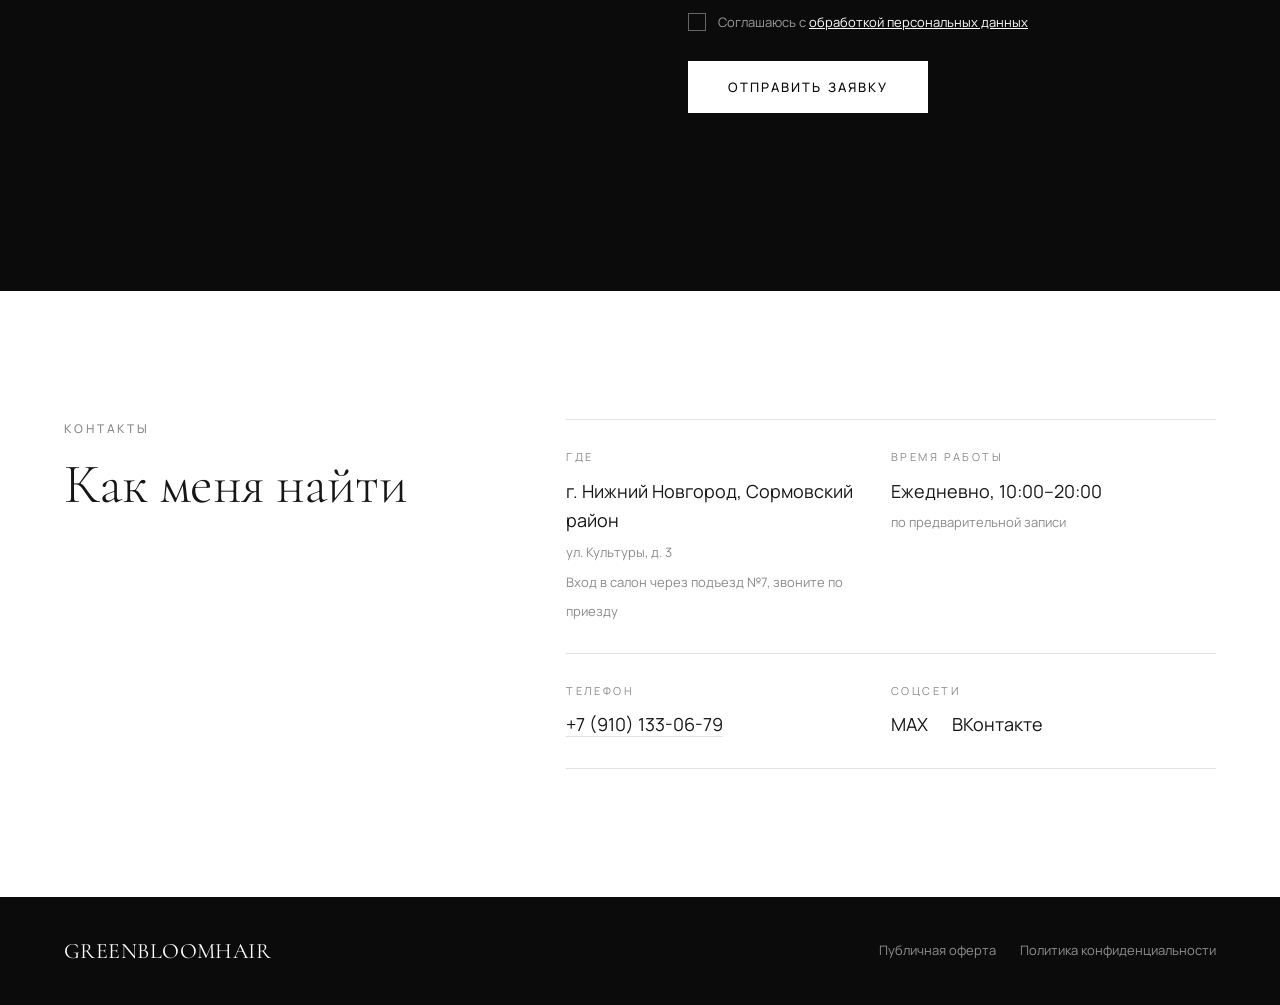
==== commit abe35b2b: "Hero из work-3 и просмотр фото в галерее Первый экран использует кадр из work-3; в галерее добавлен " ====
--- a/index.html
+++ b/index.html
@@ -61,7 +61,7 @@
         </div>
 
         <div class="hero__visual">
-          <!-- Временное изображение — заменить на фото мастера: assets/hero.webp -->
+          <!-- Фото мастера: assets/hero.webp (кадр из work-3) -->
           <div class="photo placeholder--dark hero__photo">
             <img src="assets/hero.webp" width="1200" height="1500"
                  alt="Мастер наращивает волосы клиентке" fetchpriority="high">
@@ -448,6 +448,12 @@
     </div>
   </dialog>
 
+  <!-- ===== Просмотр фото ===== -->
+  <dialog class="lightbox" id="lightbox" aria-label="Просмотр фотографии">
+    <button type="button" class="lightbox__close" data-close-lightbox aria-label="Закрыть"></button>
+    <img class="lightbox__img" id="lightbox-img" alt="">
+  </dialog>
+
   <script src="script.js" defer></script>
 </body>
 </html>
--- a/styles.css
+++ b/styles.css
@@ -564,6 +564,61 @@
 .modal.is-done .modal__content { display: none; }
 .modal.is-done .modal__done { display: block; }
 
+/* ---------- Просмотр фото ---------- */
+
+.gallery__item { cursor: zoom-in; }
+.gallery__item:focus-visible { outline: 2px solid var(--ink); outline-offset: 4px; }
+
+.lightbox {
+  width: 100%;
+  max-width: none;
+  height: 100%;
+  max-height: none;
+  margin: 0;
+  padding: 24px;
+  border: 0;
+  background: rgba(8, 8, 8, .96);
+  color: var(--white);
+  overflow: hidden;
+}
+.lightbox[open] { display: grid; place-items: center; }
+.lightbox::backdrop { background: rgba(0, 0, 0, .9); backdrop-filter: blur(4px); }
+.lightbox__img {
+  display: block;
+  width: auto;
+  height: auto;
+  max-width: 92vw;
+  max-height: 86dvh;
+  object-fit: contain;
+}
+.lightbox__close {
+  position: fixed;
+  top: 18px; right: 18px;
+  z-index: 1;
+  width: 48px; height: 48px;
+  padding: 0;
+  border: 0;
+  background: none;
+  cursor: pointer;
+}
+.lightbox__close::before,
+.lightbox__close::after {
+  content: "";
+  position: absolute;
+  left: 12px; right: 12px; top: 50%;
+  height: 1px;
+  background: var(--white);
+  transform: rotate(45deg);
+  transition: transform .3s var(--ease);
+}
+.lightbox__close::after { transform: rotate(-45deg); }
+.lightbox__close:hover::before { transform: rotate(135deg); }
+.lightbox__close:hover::after { transform: rotate(45deg); }
+.lightbox__close:focus-visible {
+  outline: 1px solid rgba(255, 255, 255, .65);
+  outline-offset: 4px;
+}
+
 /* ---------- Контакты ---------- */
 
 .contacts { display: grid; grid-template-columns: 1fr 1.6fr; gap: 96px; }
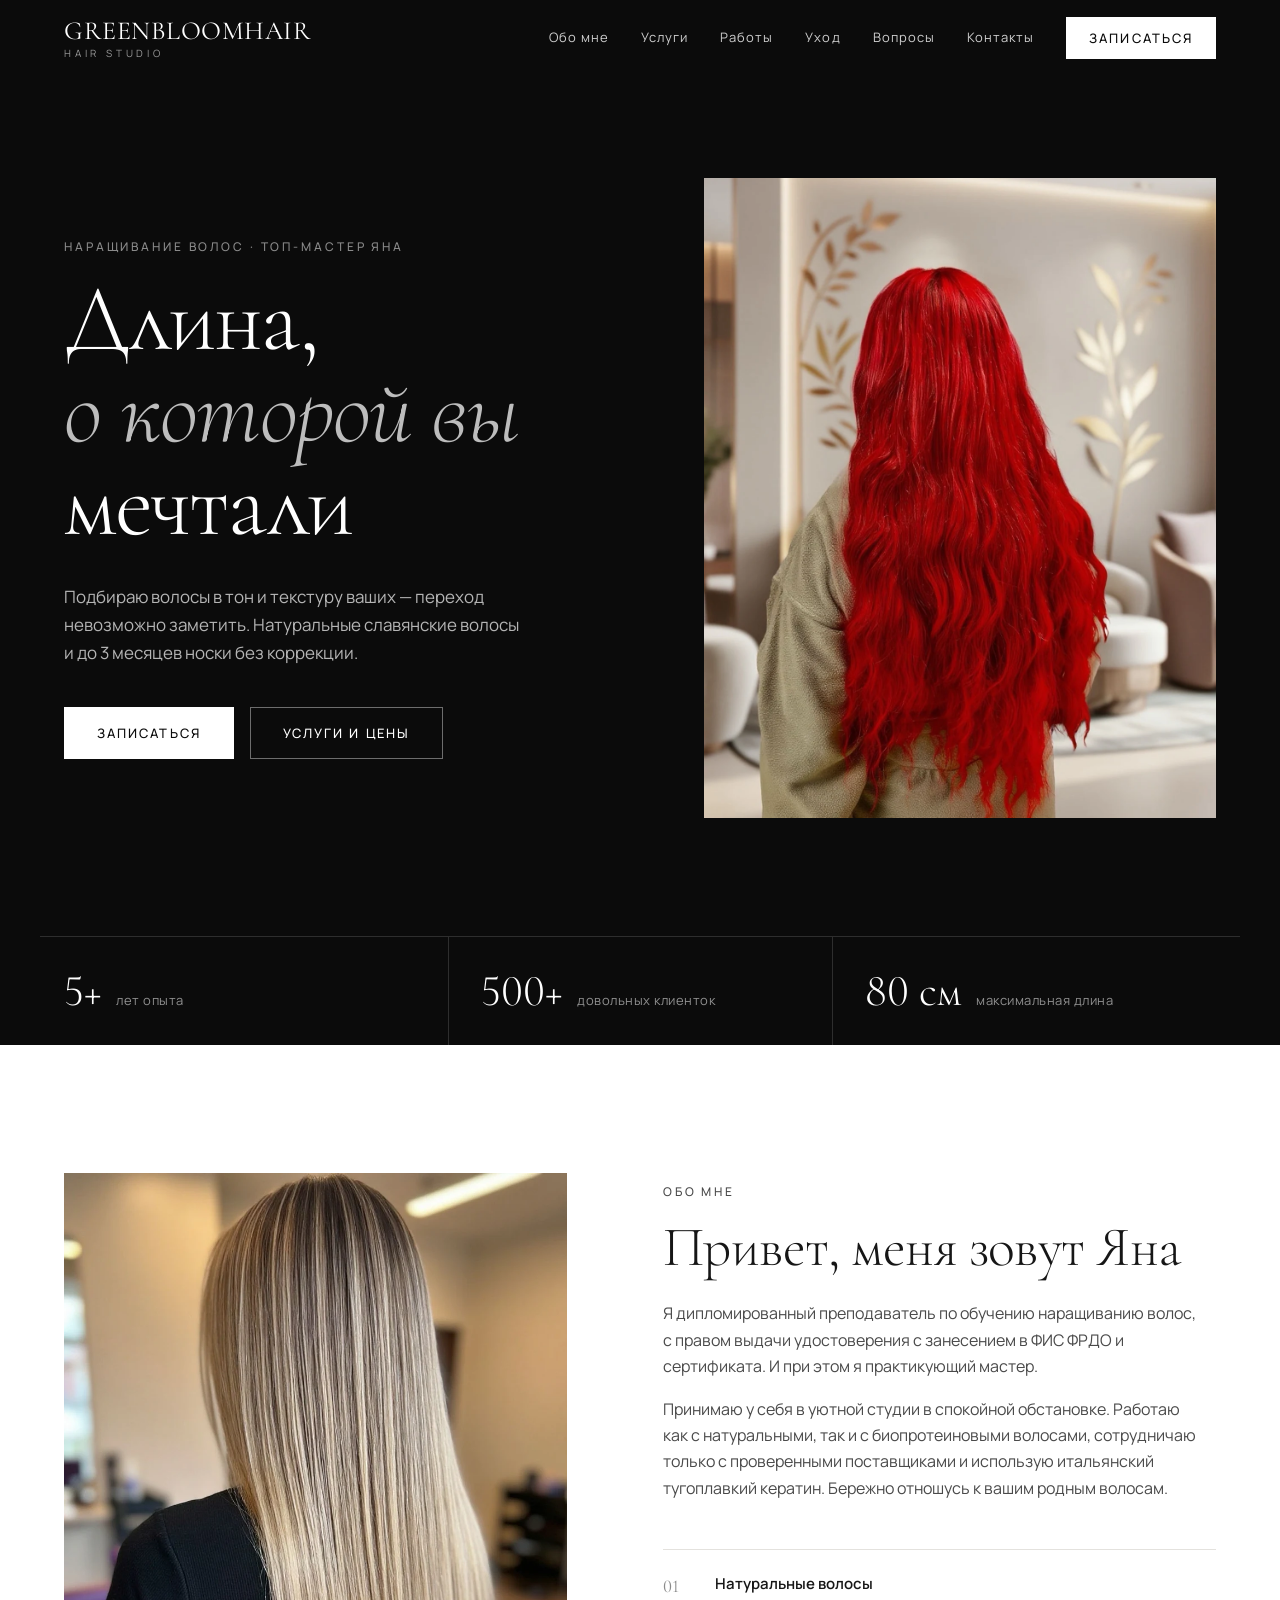
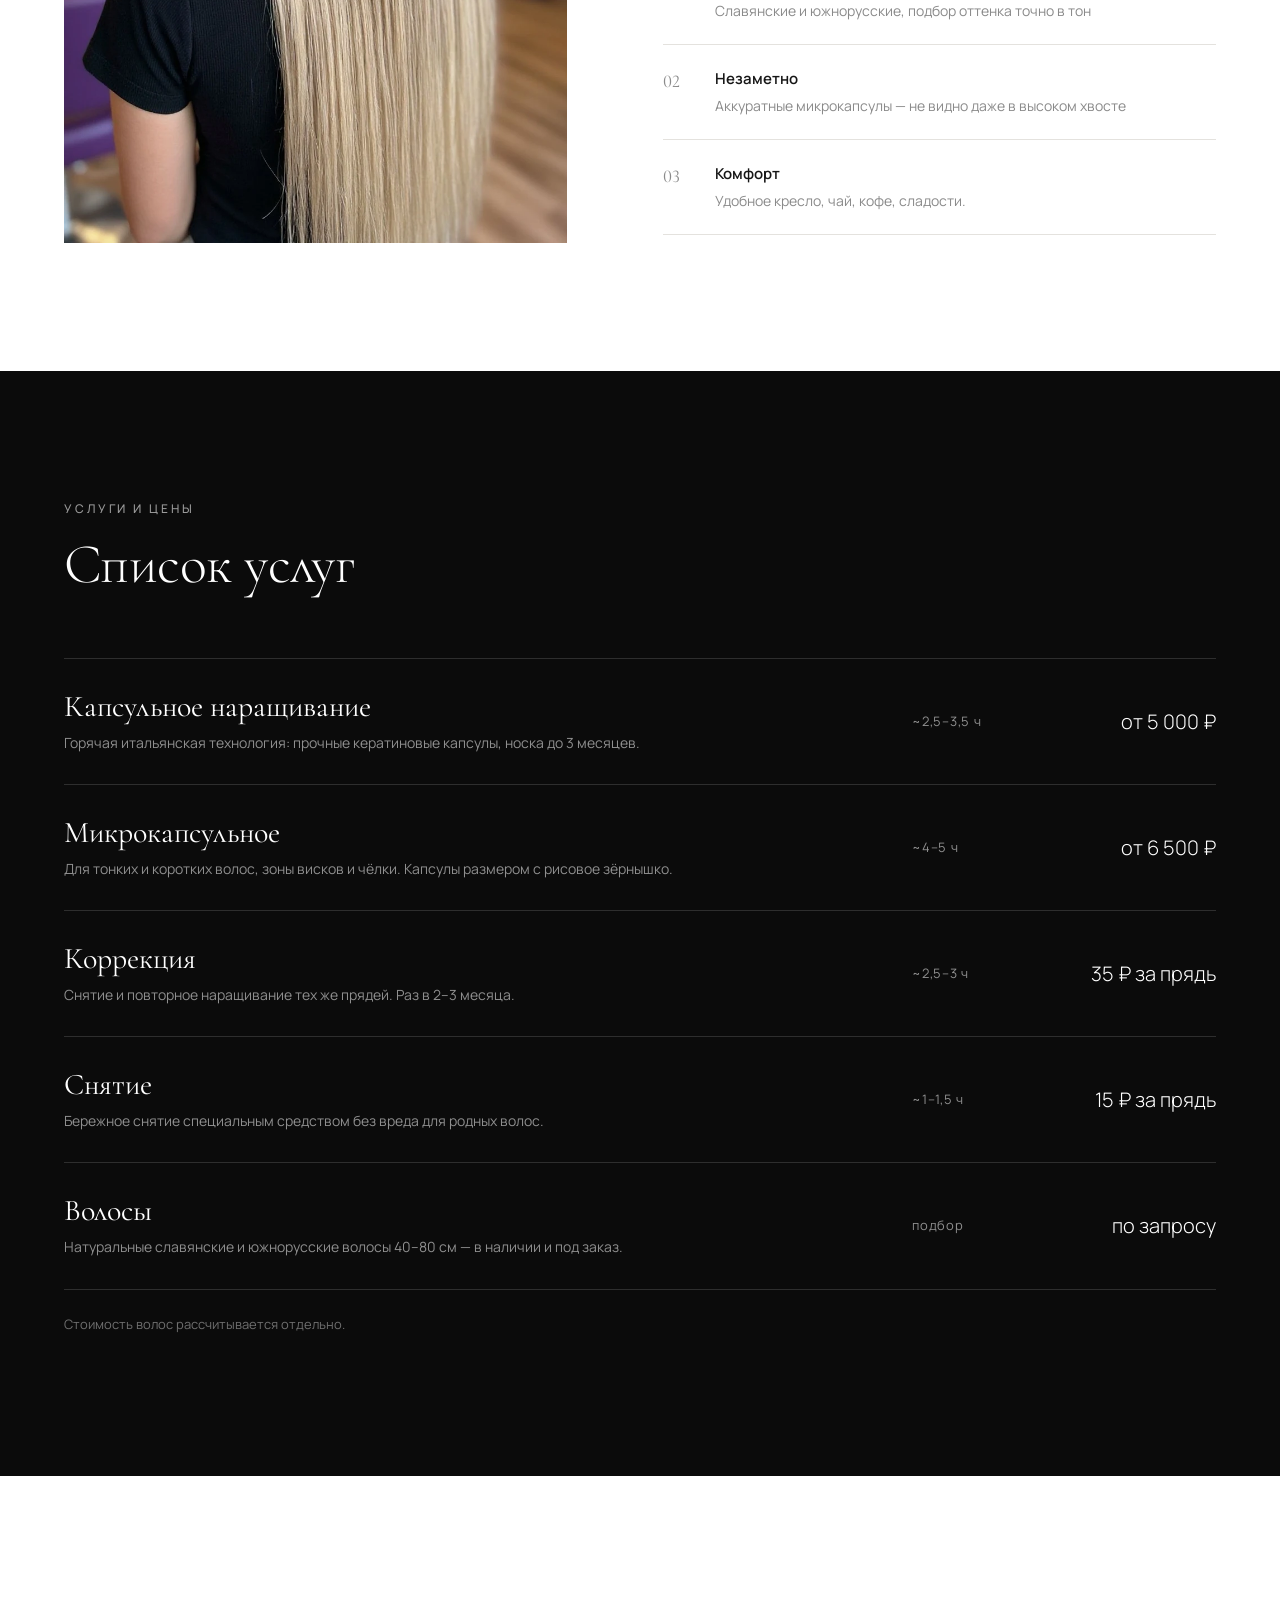
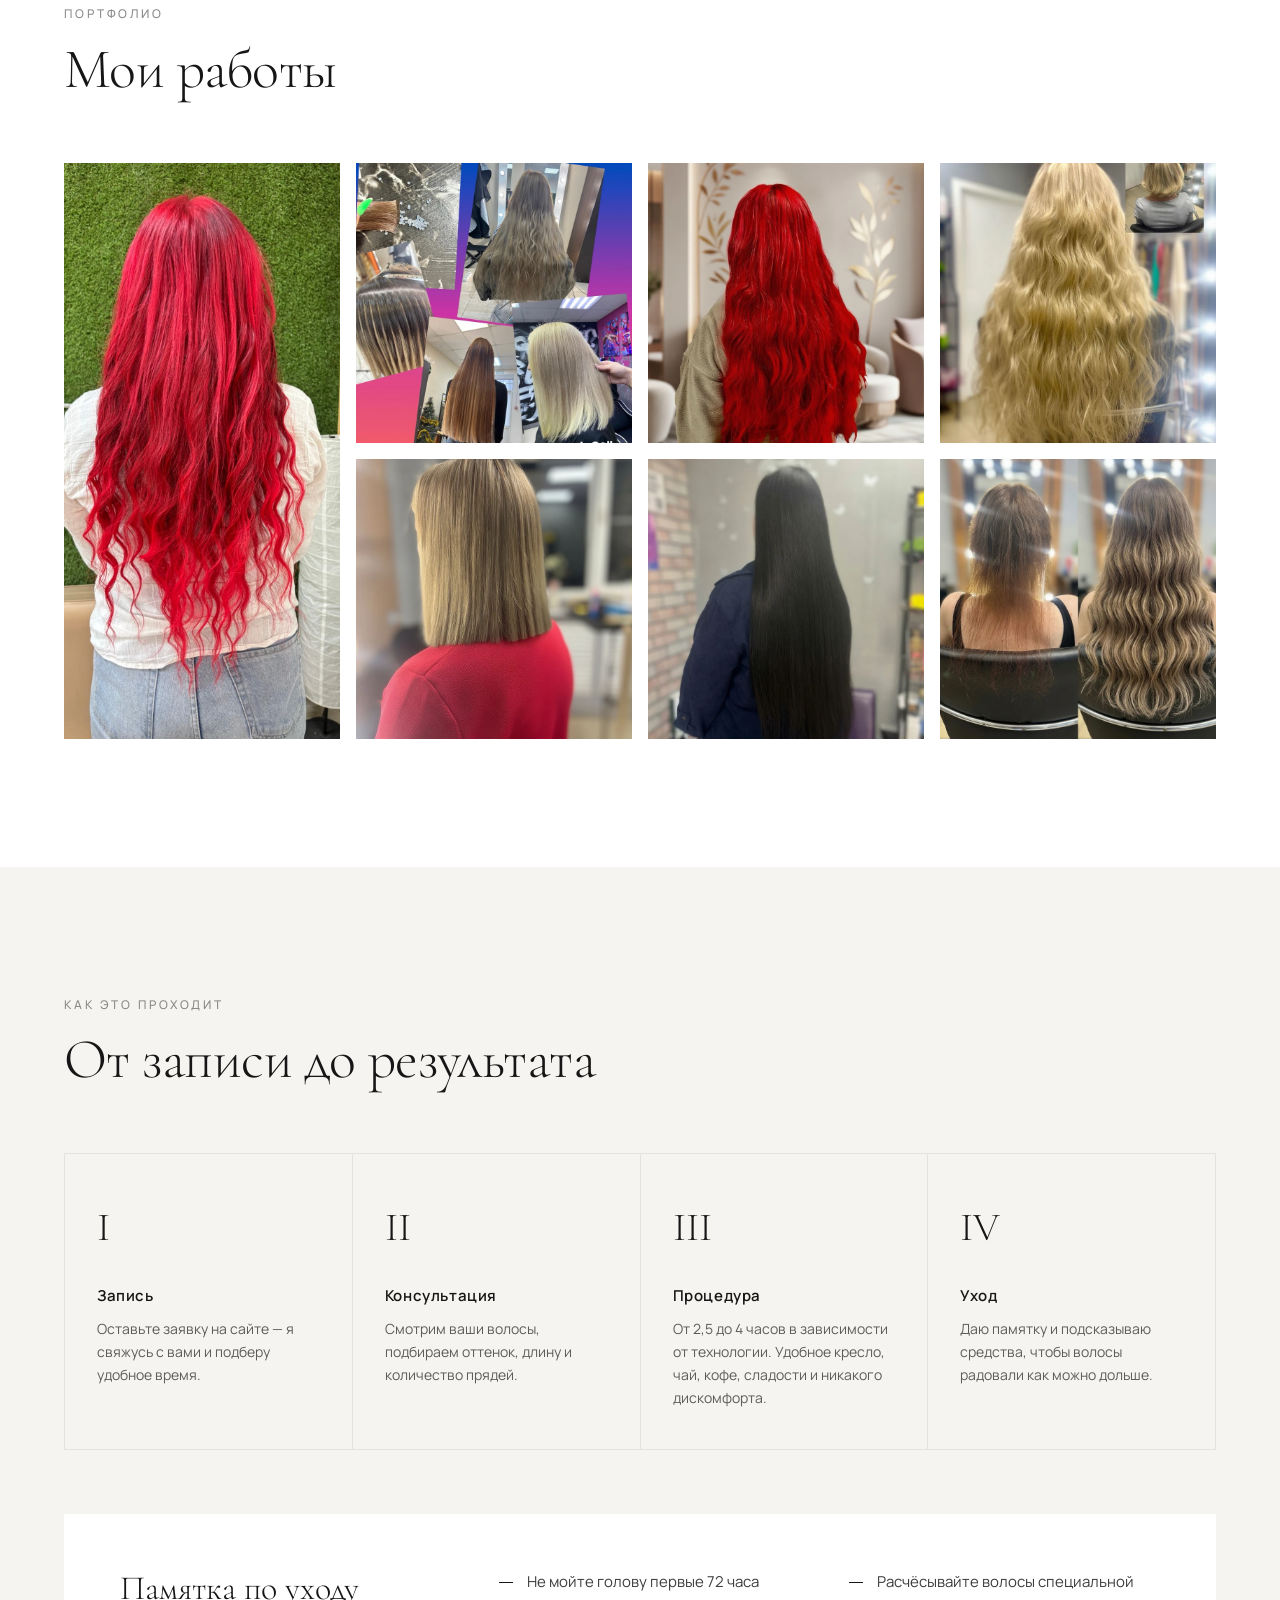
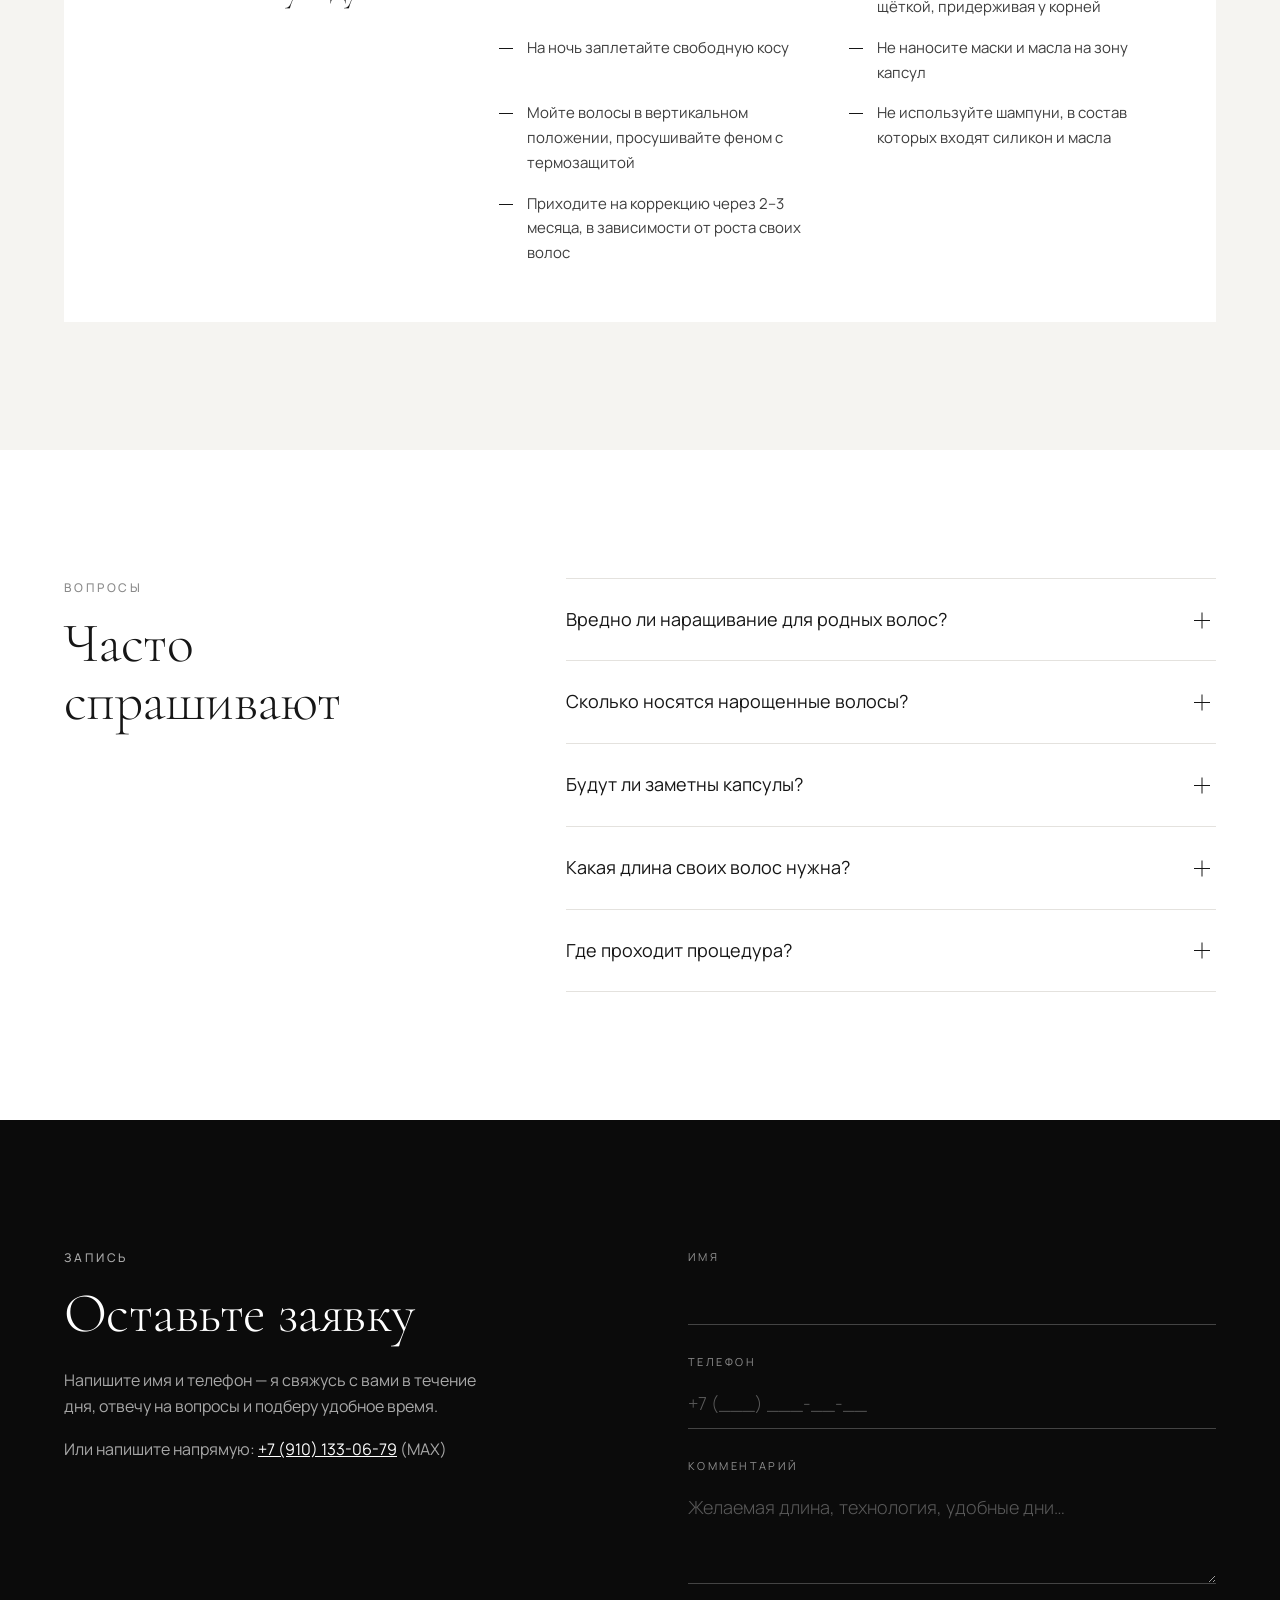
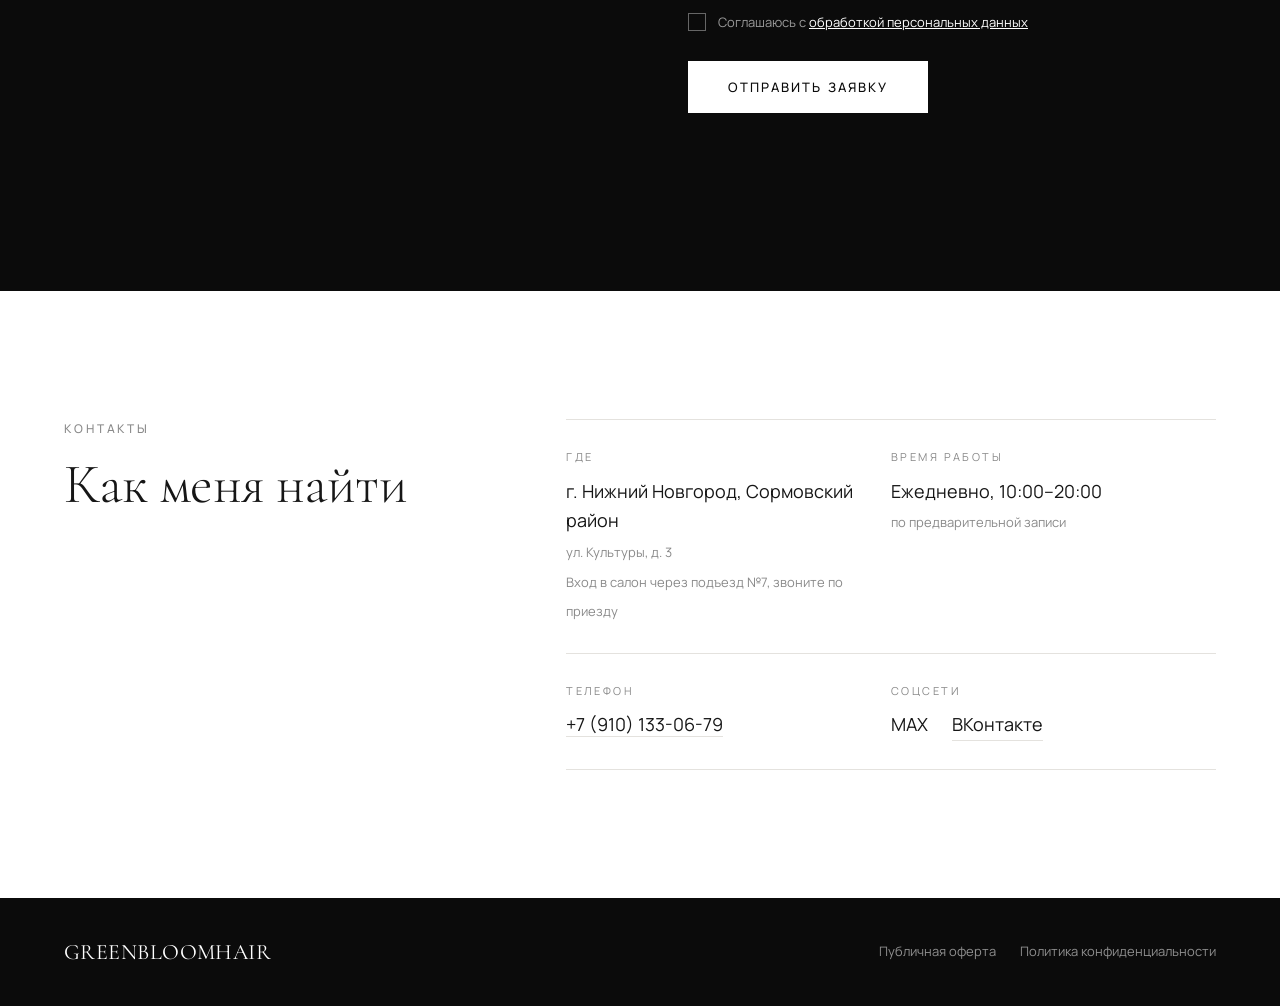
==== commit 4867fbb2: "Ссылка на сообщество ВКонтакте в контактах" ====
--- a/index.html
+++ b/index.html
@@ -376,7 +376,7 @@
             <dt>Соцсети</dt>
             <dd class="socials">
               <span>MAX</span>
-              <span>ВКонтакте</span>
+              <a href="https://vk.ru/club228979306" target="_blank" rel="noopener">ВКонтакте</a>
             </dd>
           </div>
         </dl>
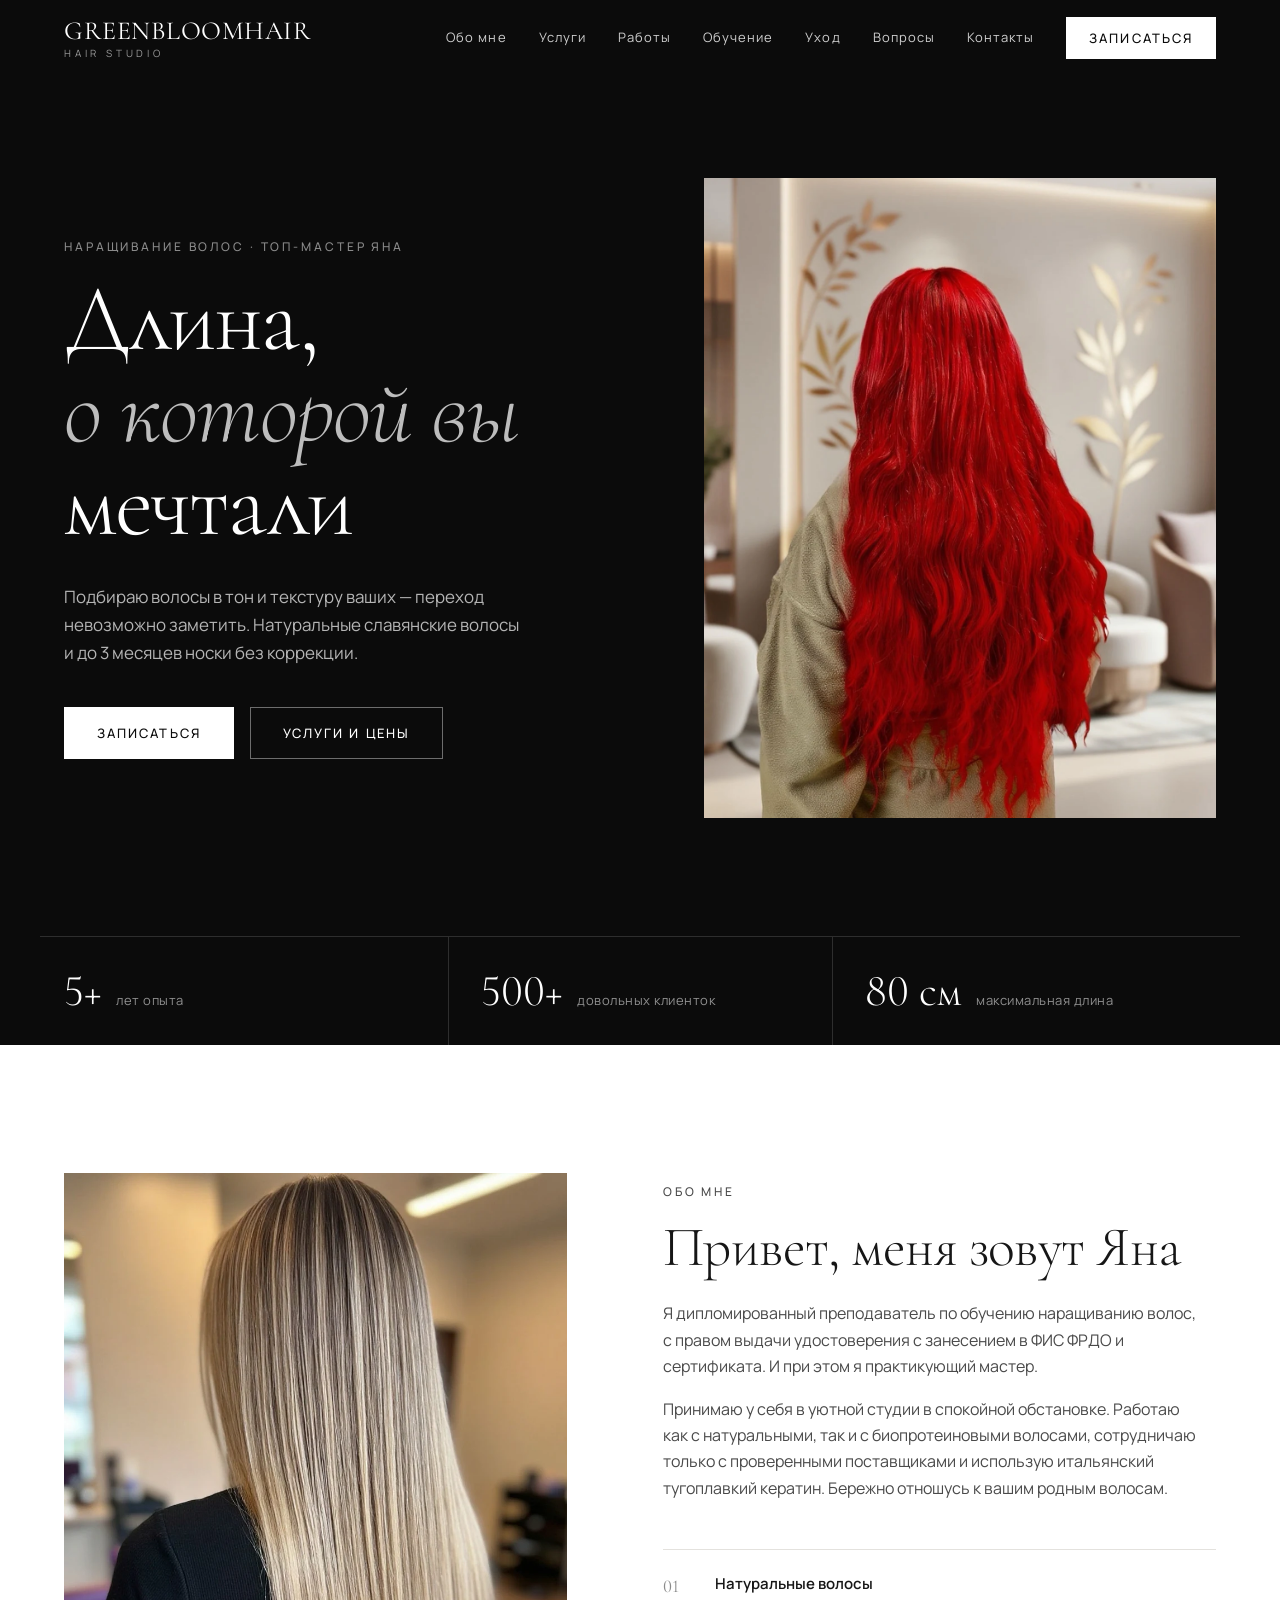
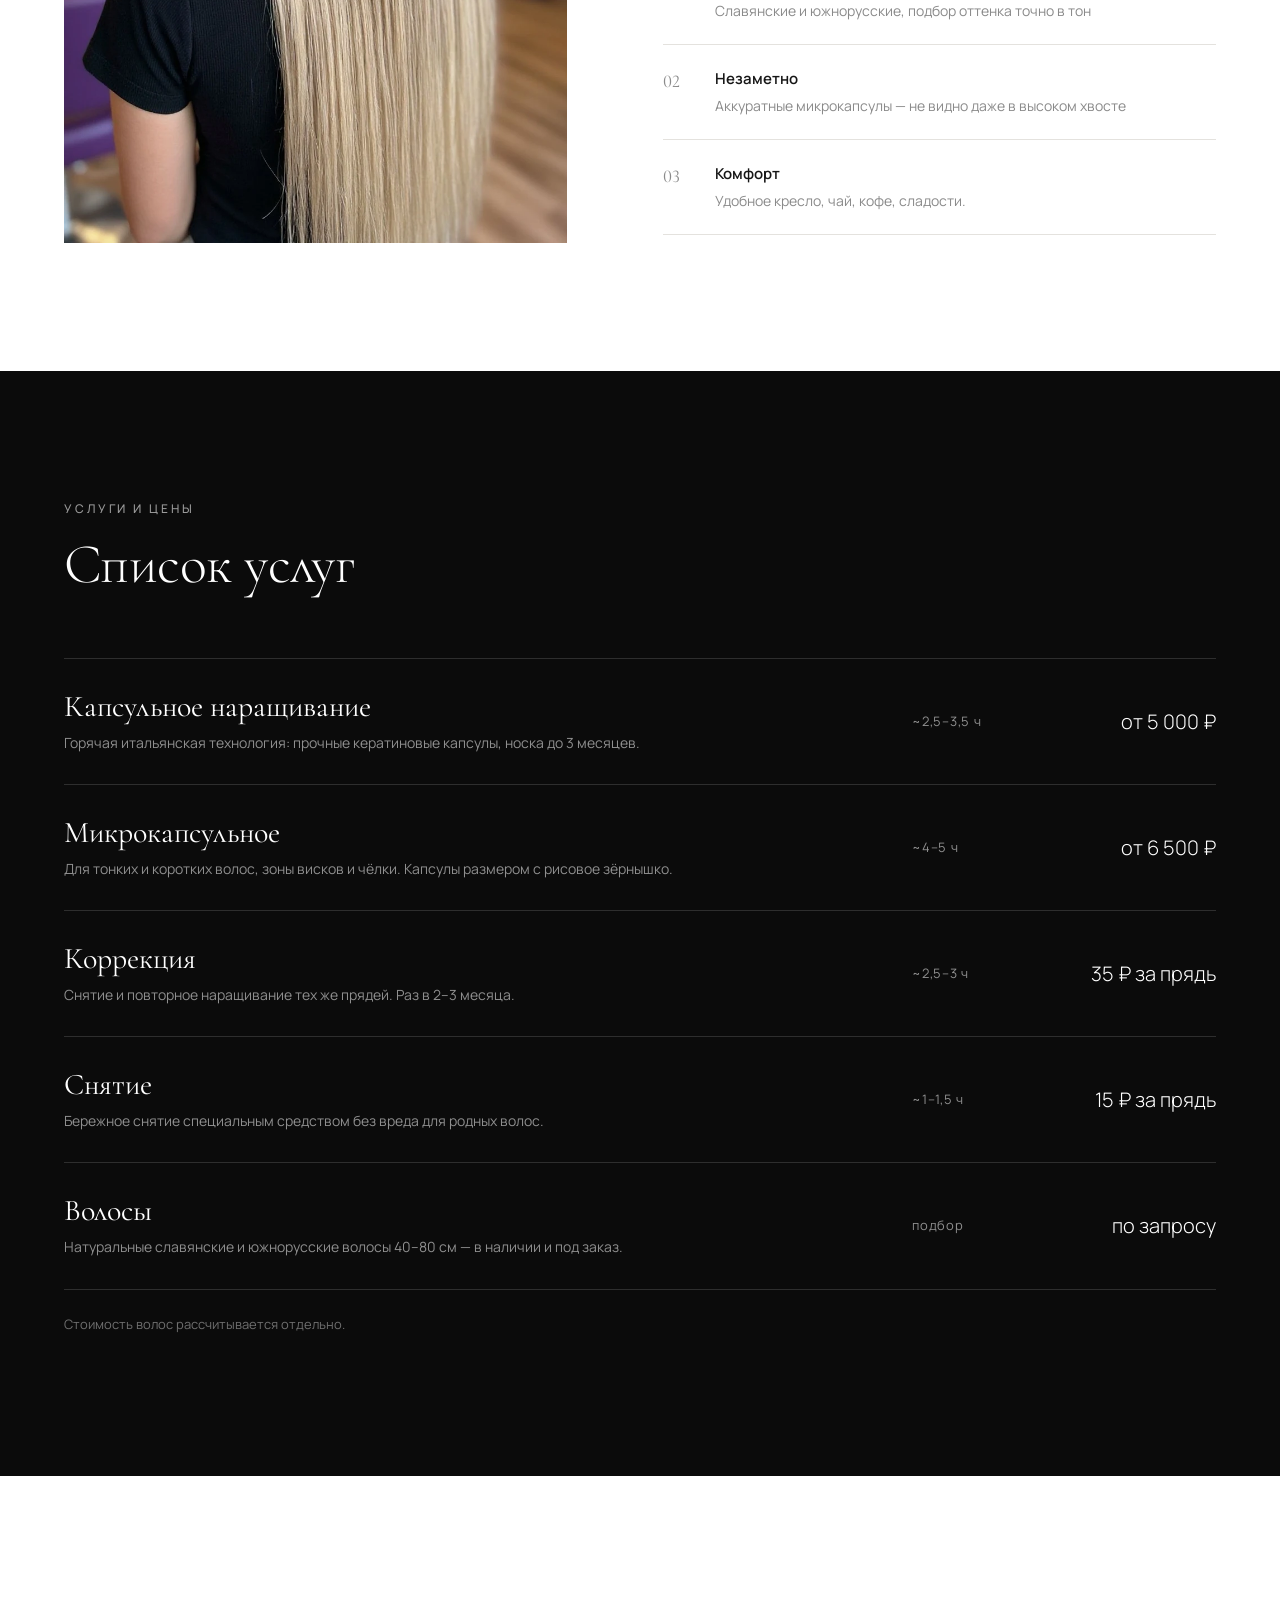
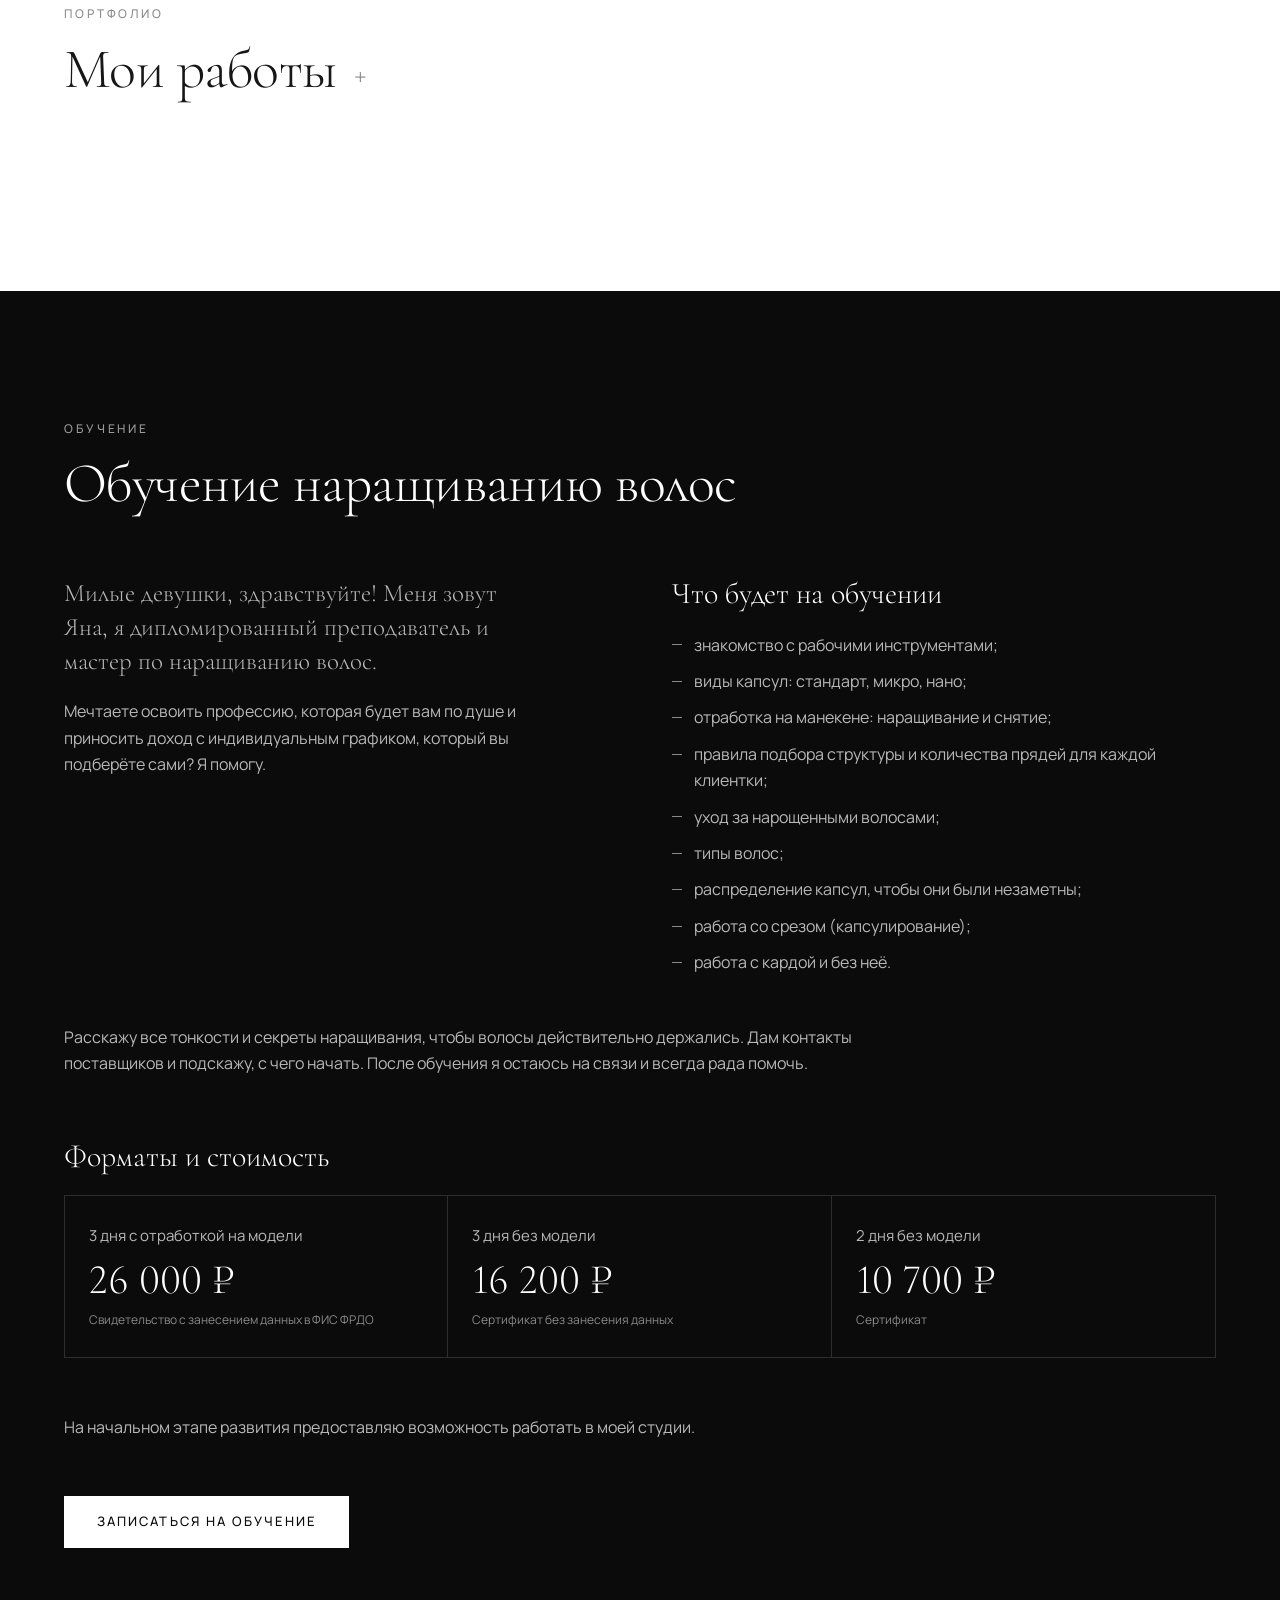
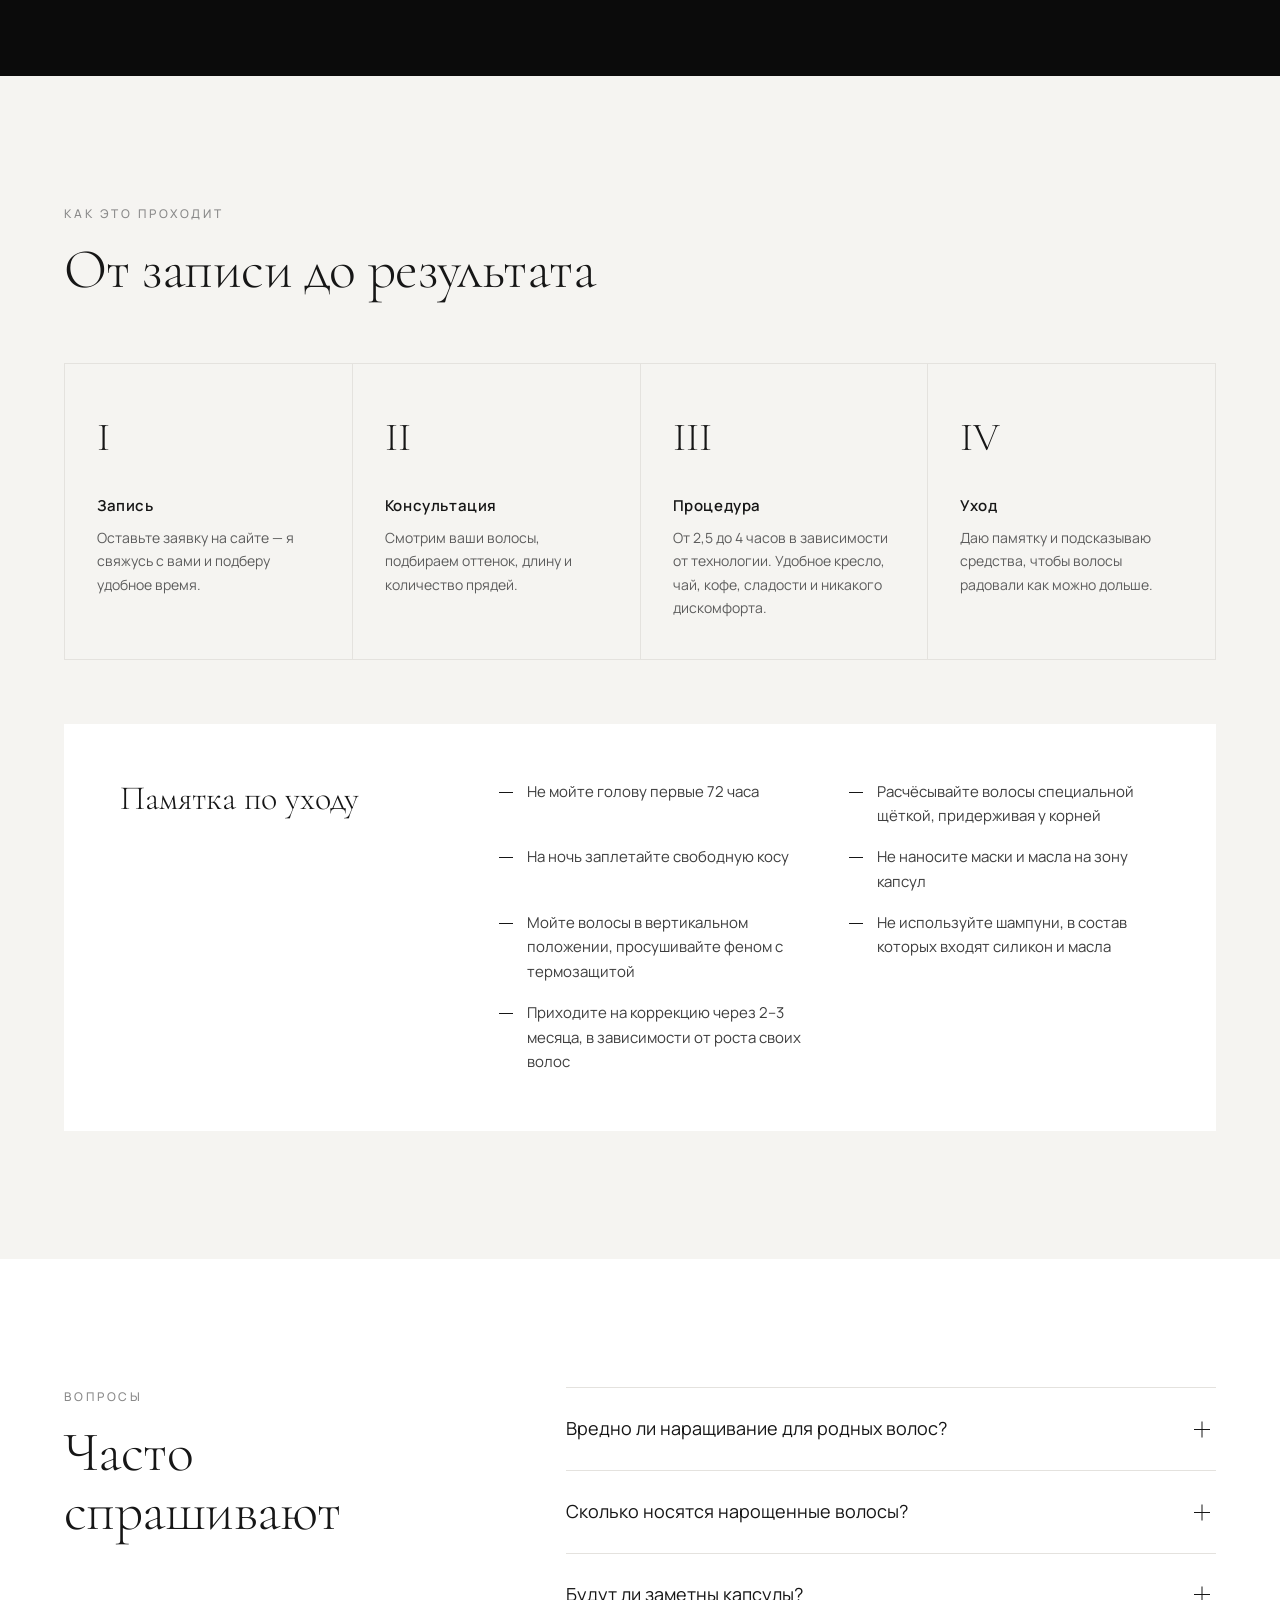
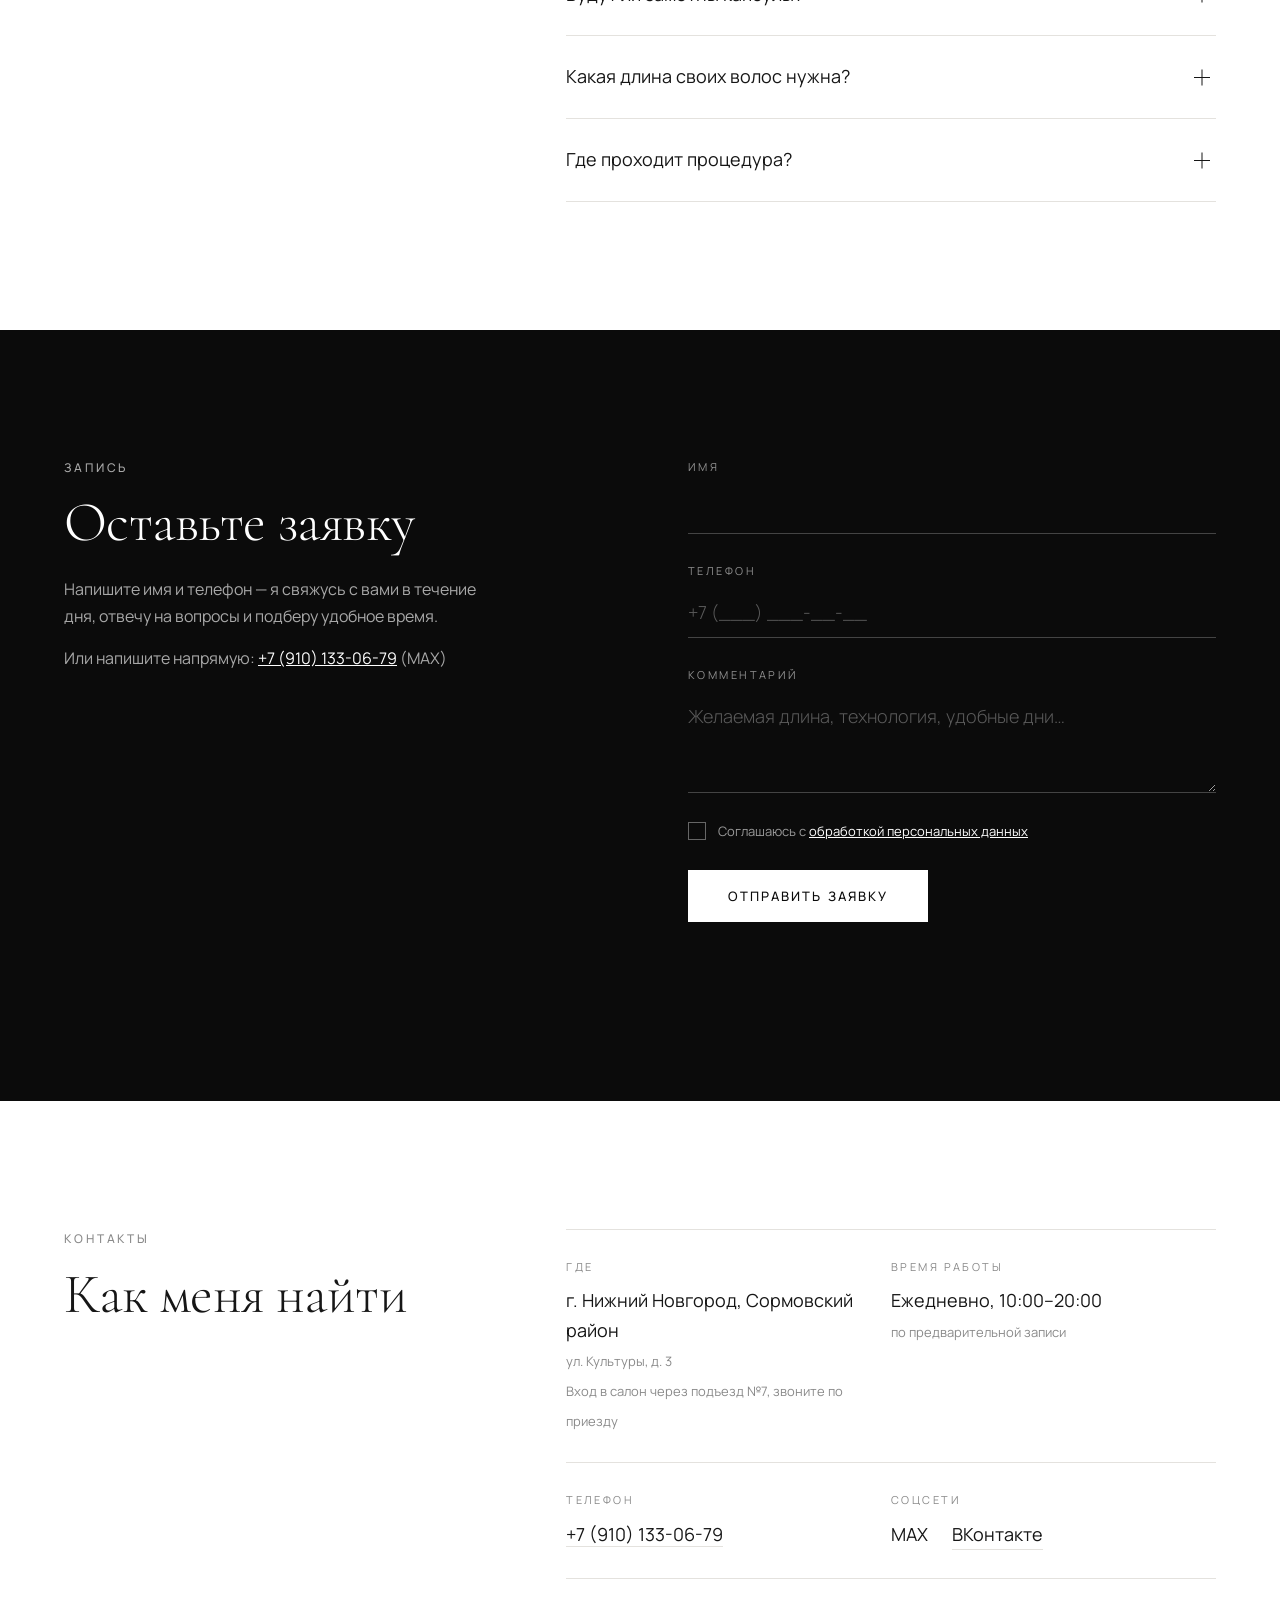
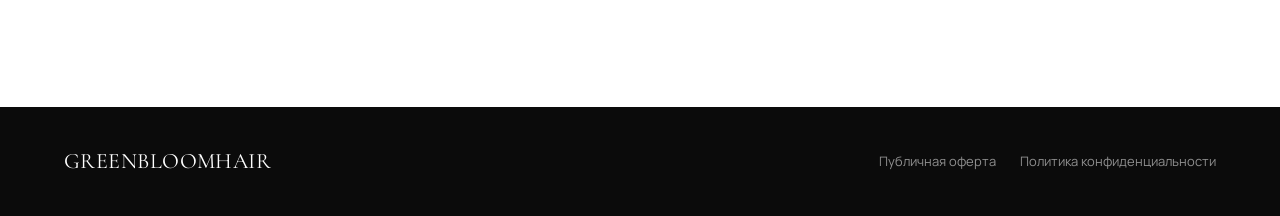
==== commit e0ca9d9d: "Скрытая галерея и блок «Обучение» Фотографии в «Мои работы» скрыты под кнопкой и раскрываются по кли" ====
--- a/index.html
+++ b/index.html
@@ -11,6 +11,7 @@
   <link rel="preconnect" href="https://fonts.gstatic.com" crossorigin>
   <link href="https://fonts.googleapis.com/css2?family=Cormorant+Garamond:ital,wght@0,300;0,400;0,500;1,300;1,400&family=Manrope:wght@300;400;500;600&display=swap" rel="stylesheet">
   <link rel="stylesheet" href="styles.css">
+  <noscript><style>#works-gallery[hidden] { display: grid; }</style></noscript>
 </head>
 <body>
 
@@ -26,6 +27,7 @@
         <a href="#about" class="nav__link">Обо мне</a>
         <a href="#services" class="nav__link">Услуги</a>
         <a href="#works" class="nav__link">Работы</a>
+        <a href="#training" class="nav__link">Обучение</a>
         <a href="#care" class="nav__link">Уход</a>
         <a href="#faq" class="nav__link">Вопросы</a>
         <a href="#contacts" class="nav__link">Контакты</a>
@@ -184,10 +186,14 @@
       <div class="container">
         <div class="section__head">
           <p class="eyebrow">Портфолио</p>
-          <h2 class="section__title">Мои работы</h2>
-        </div>
-
-        <div class="gallery">
+          <h2 class="section__title">
+            <button class="works__toggle" type="button" aria-expanded="false" aria-controls="works-gallery">
+              Мои работы
+            </button>
+          </h2>
+        </div>
+
+        <div class="gallery" id="works-gallery" hidden>
           <figure class="photo gallery__item gallery__item--tall">
             <img src="assets/work-1.webp" width="800" height="1600" alt="Длинные красные волосы после наращивания" loading="lazy">
           </figure>
@@ -209,6 +215,69 @@
           <figure class="photo gallery__item">
             <img src="assets/work-7.webp" width="800" height="800" alt="До и после наращивания" loading="lazy">
           </figure>
+        </div>
+      </div>
+    </section>
+
+    <!-- ===== Обучение ===== -->
+    <section class="section section--dark" id="training">
+      <div class="container">
+        <div class="section__head">
+          <p class="eyebrow eyebrow--light">Обучение</p>
+          <h2 class="section__title">Обучение наращиванию волос</h2>
+        </div>
+
+        <div class="training">
+          <div class="training__intro">
+            <p class="training__lead">Милые девушки, здравствуйте! Меня зовут Яна, я дипломированный преподаватель и мастер по наращиванию волос.</p>
+            <p>Мечтаете освоить профессию, которая будет вам по душе и приносить доход с индивидуальным графиком, который вы подберёте сами? Я помогу.</p>
+          </div>
+
+          <div class="training__program">
+            <h3 class="training__subtitle">Что будет на обучении</h3>
+            <ul class="training__list">
+              <li>знакомство с рабочими инструментами;</li>
+              <li>виды капсул: стандарт, микро, нано;</li>
+              <li>отработка на манекене: наращивание и снятие;</li>
+              <li>правила подбора структуры и количества прядей для каждой клиентки;</li>
+              <li>уход за нарощенными волосами;</li>
+              <li>типы волос;</li>
+              <li>распределение капсул, чтобы они были незаметны;</li>
+              <li>работа со срезом (капсулирование);</li>
+              <li>работа с кардой и без неё.</li>
+            </ul>
+          </div>
+
+          <p class="training__note">
+            Расскажу все тонкости и секреты наращивания, чтобы волосы действительно держались.
+            Дам контакты поставщиков и подскажу, с чего начать. После обучения я остаюсь на связи и всегда рада помочь.
+          </p>
+
+          <div class="training__formats">
+            <h3 class="training__subtitle">Форматы и стоимость</h3>
+            <ul class="training__prices">
+              <li class="training__price">
+                <span class="training__price-title">3 дня с отработкой на модели</span>
+                <strong class="training__price-value">26 000 ₽</strong>
+                <span class="training__price-note">Свидетельство с занесением данных в ФИС ФРДО</span>
+              </li>
+              <li class="training__price">
+                <span class="training__price-title">3 дня без модели</span>
+                <strong class="training__price-value">16 200 ₽</strong>
+                <span class="training__price-note">Сертификат без занесения данных</span>
+              </li>
+              <li class="training__price">
+                <span class="training__price-title">2 дня без модели</span>
+                <strong class="training__price-value">10 700 ₽</strong>
+                <span class="training__price-note">Сертификат</span>
+              </li>
+            </ul>
+          </div>
+
+          <p class="training__note training__note--studio">
+            На начальном этапе развития предоставляю возможность работать в моей студии.
+          </p>
+          <a href="#booking" class="btn btn--light training__cta" data-open-booking>Записаться на обучение</a>
         </div>
       </div>
     </section>
--- a/styles.css
+++ b/styles.css
@@ -44,7 +44,7 @@
 
 /* У Cormorant по умолчанию «старинные» цифры (1 похожа на ı) — включаем обычные */
 .hero__title, .section__title, .stat__num, .price__name, .feature__num,
-.step__num, .care__title, .logo__name, .e404 { font-variant-numeric: lining-nums; }
+.step__num, .care__title, .logo__name, .e404, .training__price-value { font-variant-numeric: lining-nums; }
 
 img { max-width: 100%; display: block; }
 a { color: inherit; }
@@ -343,15 +343,109 @@
 
 /* ---------- Галерея ---------- */
 
+.works__toggle {
+  display: inline-flex;
+  align-items: baseline;
+  gap: 18px;
+  padding: 0;
+  border: 0;
+  background: none;
+  color: inherit;
+  font: inherit;
+  letter-spacing: inherit;
+  text-align: left;
+  cursor: pointer;
+}
+.works__toggle::after {
+  content: "+";
+  font-family: var(--sans);
+  font-size: 22px;
+  font-weight: 300;
+  line-height: 1;
+  color: var(--grey);
+  transform: translateY(-2px);
+}
+.works__toggle[aria-expanded="true"]::after { content: "−"; }
+.works__toggle:hover { opacity: .72; }
+.works__toggle:focus-visible { outline: 1px solid var(--ink); outline-offset: 6px; }
+
 .gallery {
   display: grid;
   grid-template-columns: repeat(4, 1fr);
   grid-auto-rows: 280px;
   gap: 16px;
 }
+.gallery[hidden] { display: none; }
 /* 7 работ: высокое фото занимает 2 ряда, шесть квадратных заполняют остальное */
 .gallery__item--tall { grid-row: span 2; }
 .gallery__item:hover img { transform: scale(1.04); }
+
+/* ---------- Обучение ---------- */
+
+#training .section__head { max-width: 860px; }
+
+.training {
+  display: grid;
+  grid-template-columns: 1fr 1fr;
+  gap: 48px 64px;
+}
+.training__lead {
+  margin-bottom: 20px;
+  font-family: var(--serif);
+  font-size: 25px;
+  font-weight: 300;
+  line-height: 1.35;
+  color: var(--white);
+}
+.training__intro p { max-width: 480px; color: #b8b8b8; }
+.training__subtitle {
+  margin: 0 0 20px;
+  font-family: var(--serif);
+  font-size: 30px;
+  font-weight: 300;
+  line-height: 1.15;
+}
+.training__list { display: grid; gap: 10px; color: #b8b8b8; }
+.training__list li { position: relative; padding-left: 22px; }
+.training__list li::before {
+  content: "";
+  position: absolute;
+  left: 0;
+  top: .8em;
+  width: 10px;
+  height: 1px;
+  background: var(--grey);
+}
+.training__note {
+  grid-column: 1 / -1;
+  margin: 0;
+  max-width: 820px;
+  color: #b8b8b8;
+}
+.training__formats { grid-column: 1 / -1; margin-top: 16px; }
+.training__prices {
+  display: grid;
+  grid-template-columns: repeat(3, 1fr);
+  border: 1px solid var(--line-dark);
+}
+.training__price {
+  display: flex;
+  flex-direction: column;
+  gap: 10px;
+  padding: 28px 24px;
+  border-right: 1px solid var(--line-dark);
+}
+.training__price:last-child { border-right: 0; }
+.training__price-title { font-size: 15px; color: #b8b8b8; }
+.training__price-value {
+  font-family: var(--serif);
+  font-size: 42px;
+  font-weight: 300;
+  line-height: 1;
+}
+.training__price-note { font-size: 12px; line-height: 1.5; color: var(--grey); }
+.training__note--studio { margin-top: 8px; }
+.training__cta { grid-column: 1 / -1; justify-self: start; margin-top: 8px; }
 
 /* ---------- Шаги и уход ---------- */
 
@@ -694,6 +788,9 @@
   .about__photo { aspect-ratio: 4 / 3; }
 
   .gallery { grid-template-columns: repeat(2, 1fr); grid-auto-rows: 220px; }
+
+  .training { grid-template-columns: 1fr; gap: 40px; }
+  .training__intro p { max-width: none; }
 }
 
 @media (max-width: 600px) {
@@ -740,6 +837,19 @@
 
   .gallery { grid-template-columns: 1fr 1fr; grid-auto-rows: 160px; gap: 8px; }
 
+  .training__intro,
+  .training__program,
+  .training__note,
+  .training__formats { text-align: center; }
+  .training__intro p,
+  .training__note { margin-left: auto; margin-right: auto; }
+  .training__list { max-width: 360px; margin: 0 auto; text-align: left; }
+  .training__prices { grid-template-columns: 1fr; }
+  .training__price { border-right: 0; border-bottom: 1px solid var(--line-dark); }
+  .training__price:last-child { border-bottom: 0; }
+  .training__price-value { font-size: 34px; }
+  .training__cta { width: 100%; }
+
   .steps { grid-template-columns: 1fr; }
   .step { padding: 32px 24px; text-align: center; }
   .step__num { font-size: 34px; margin-bottom: 12px; }
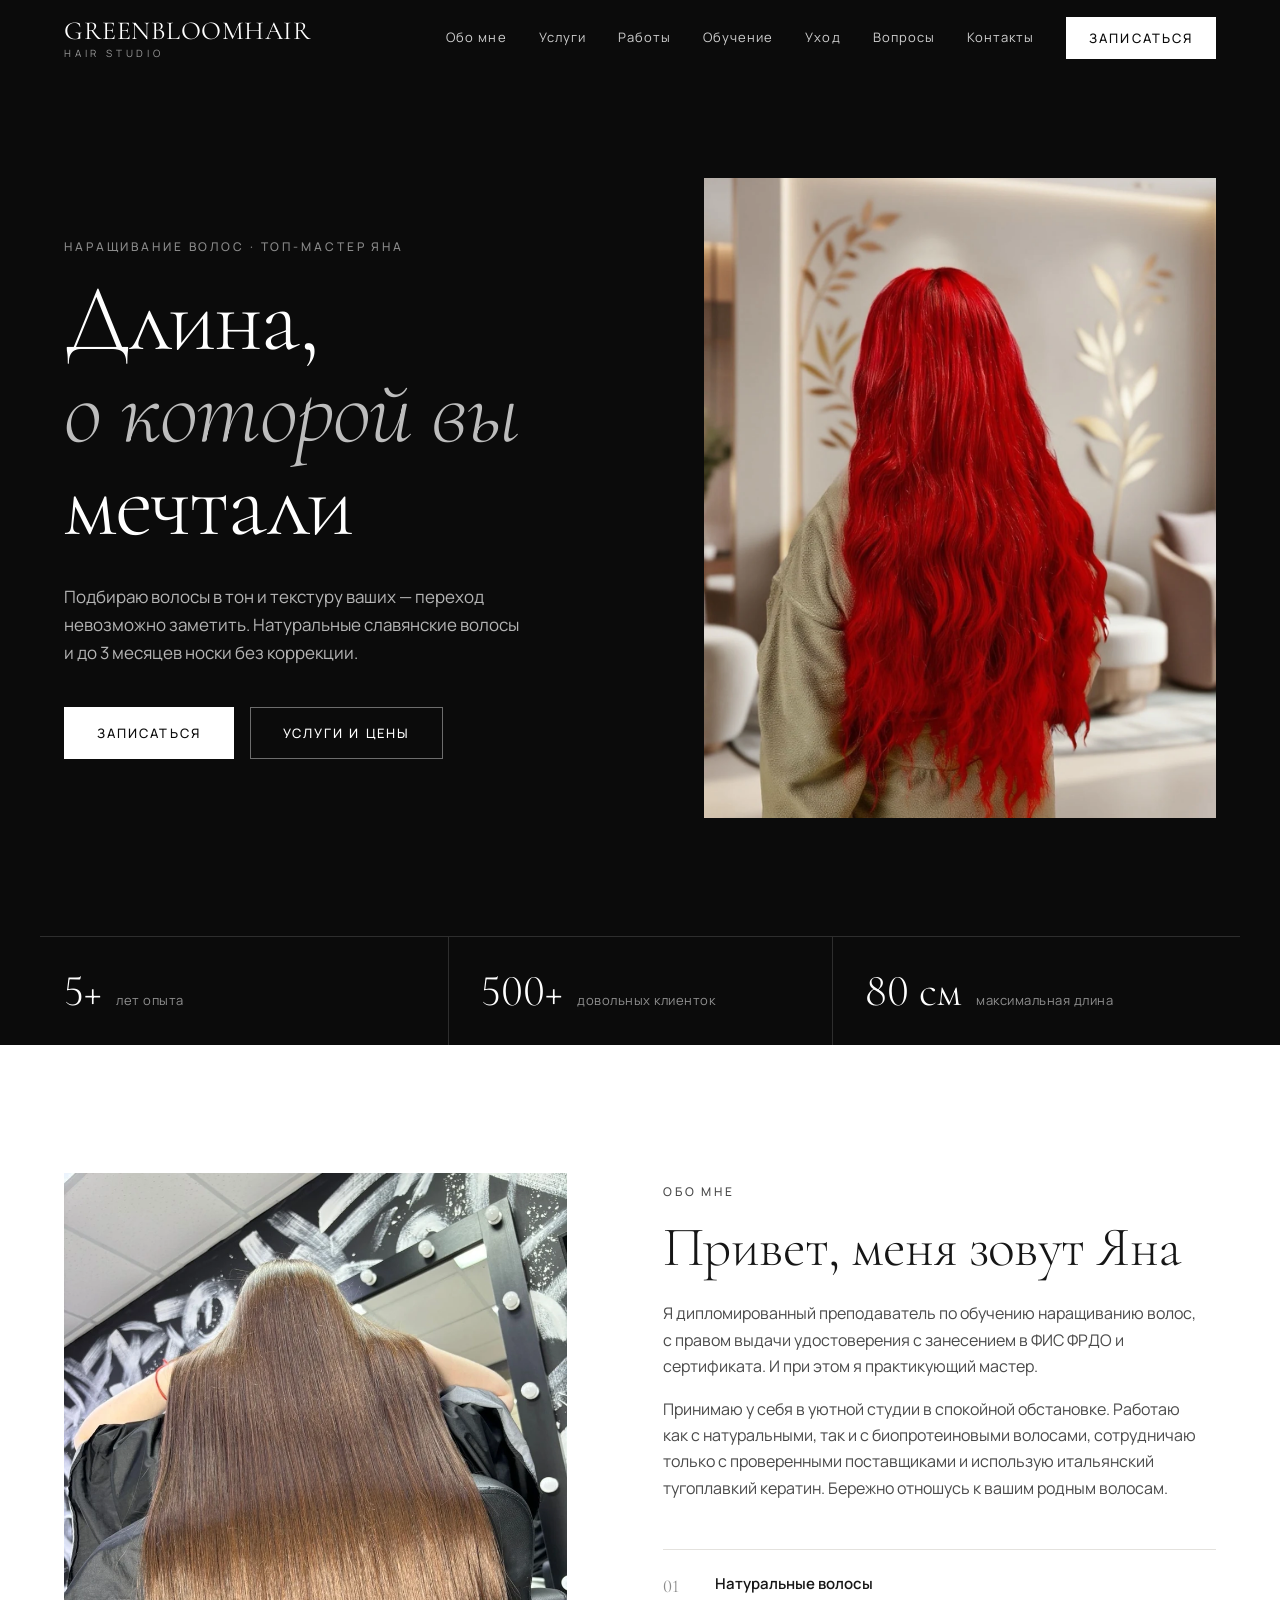
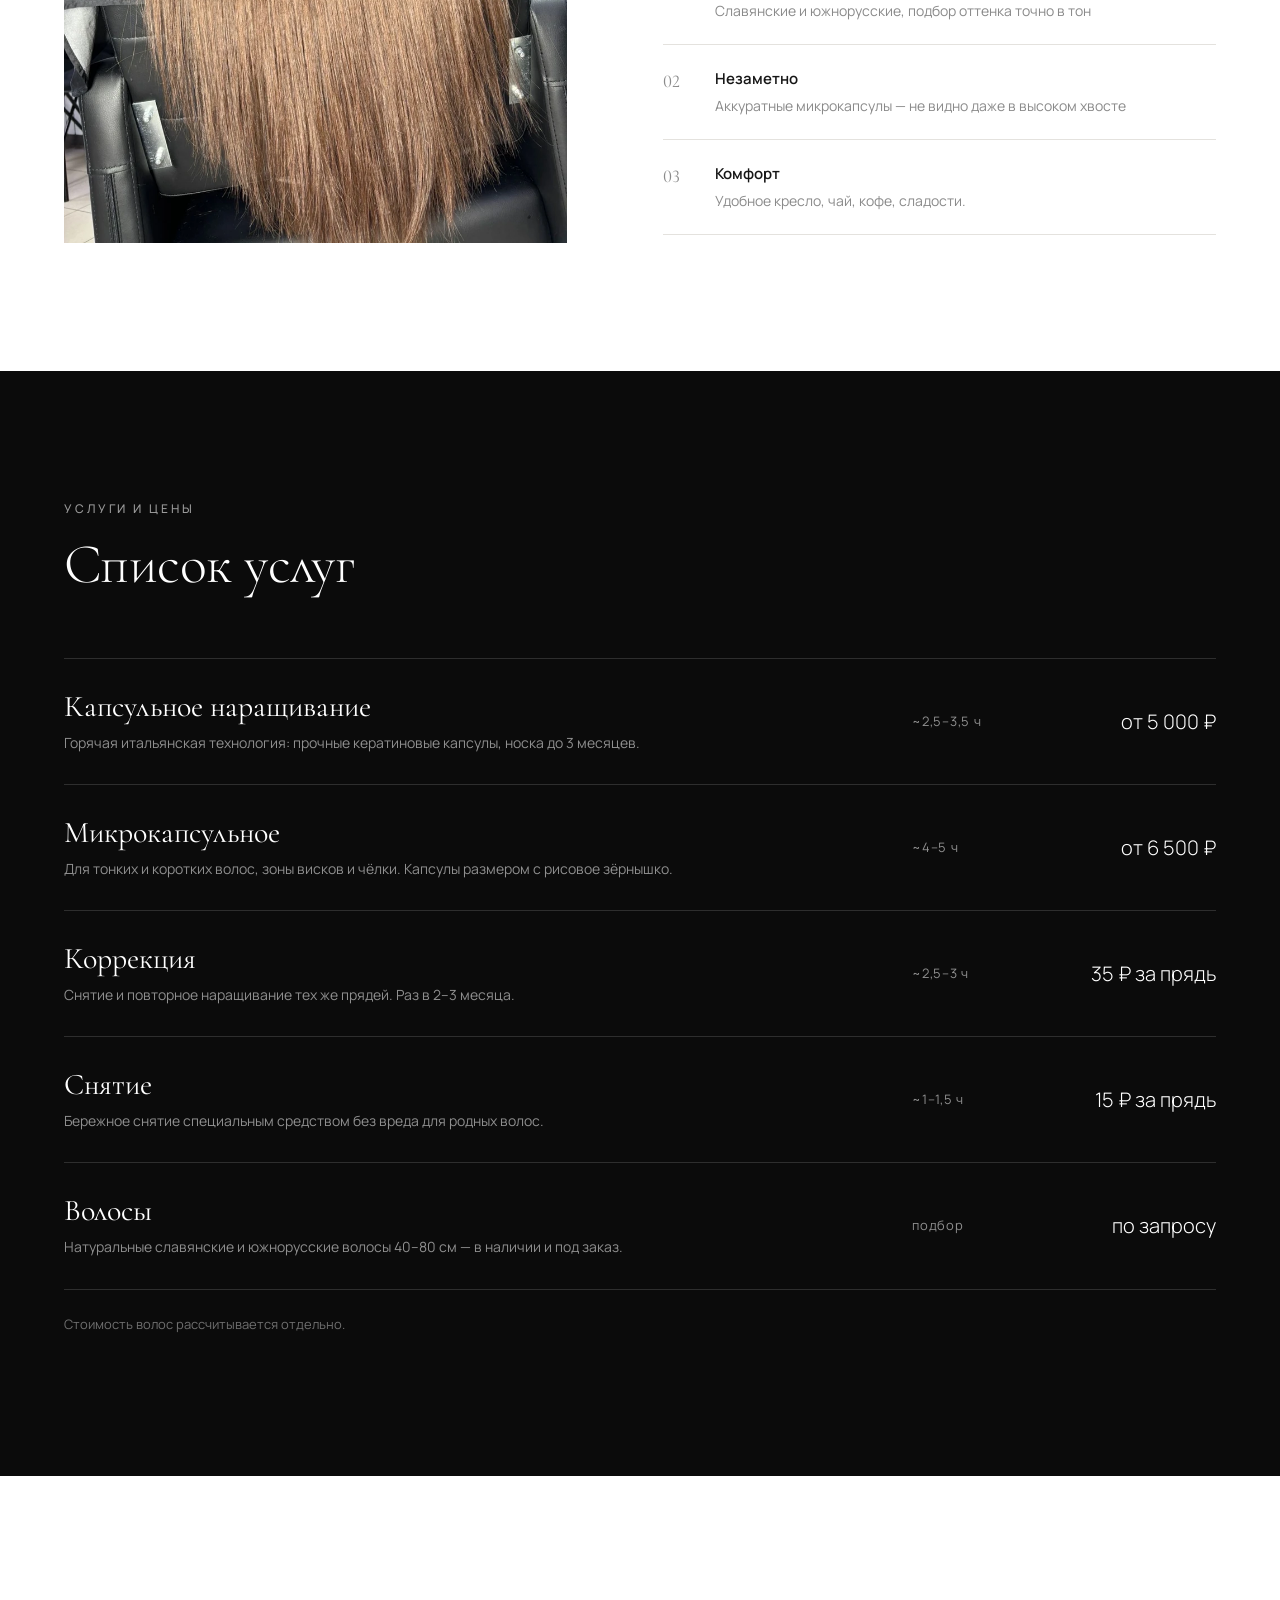
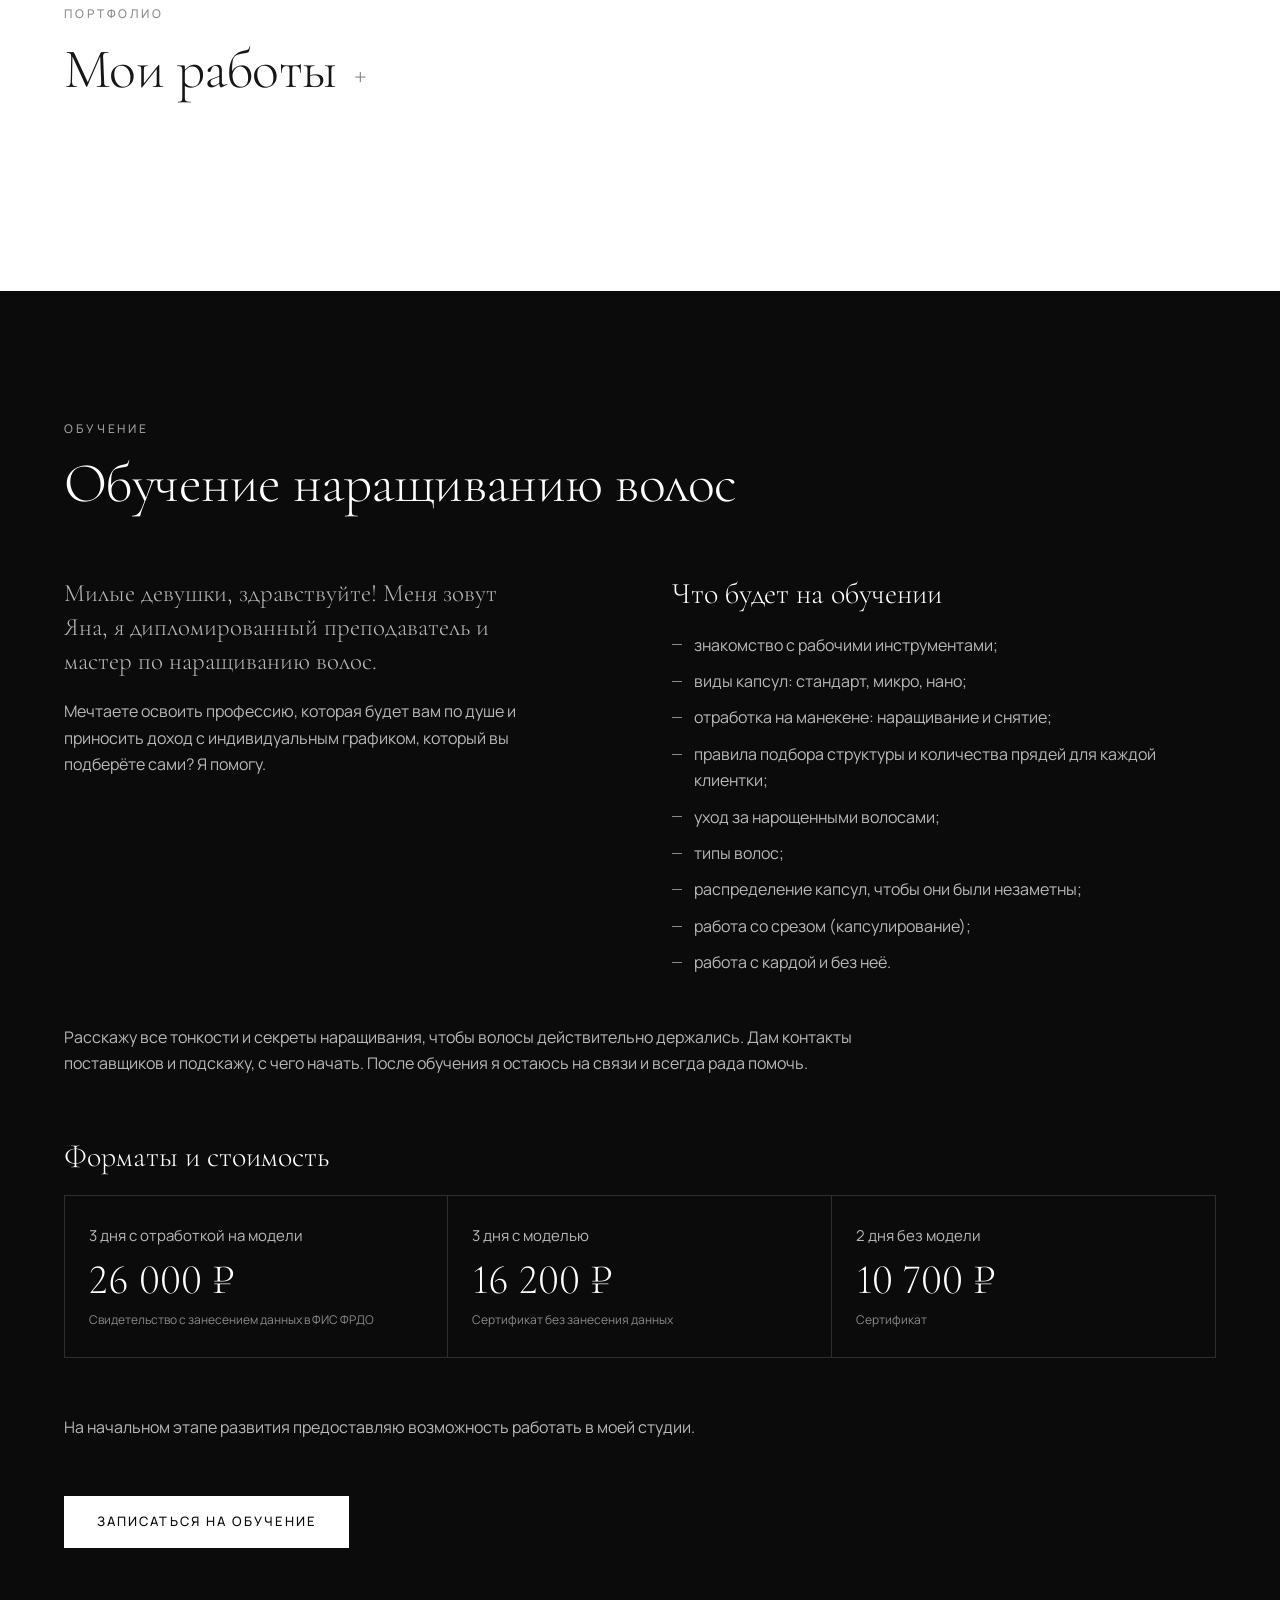
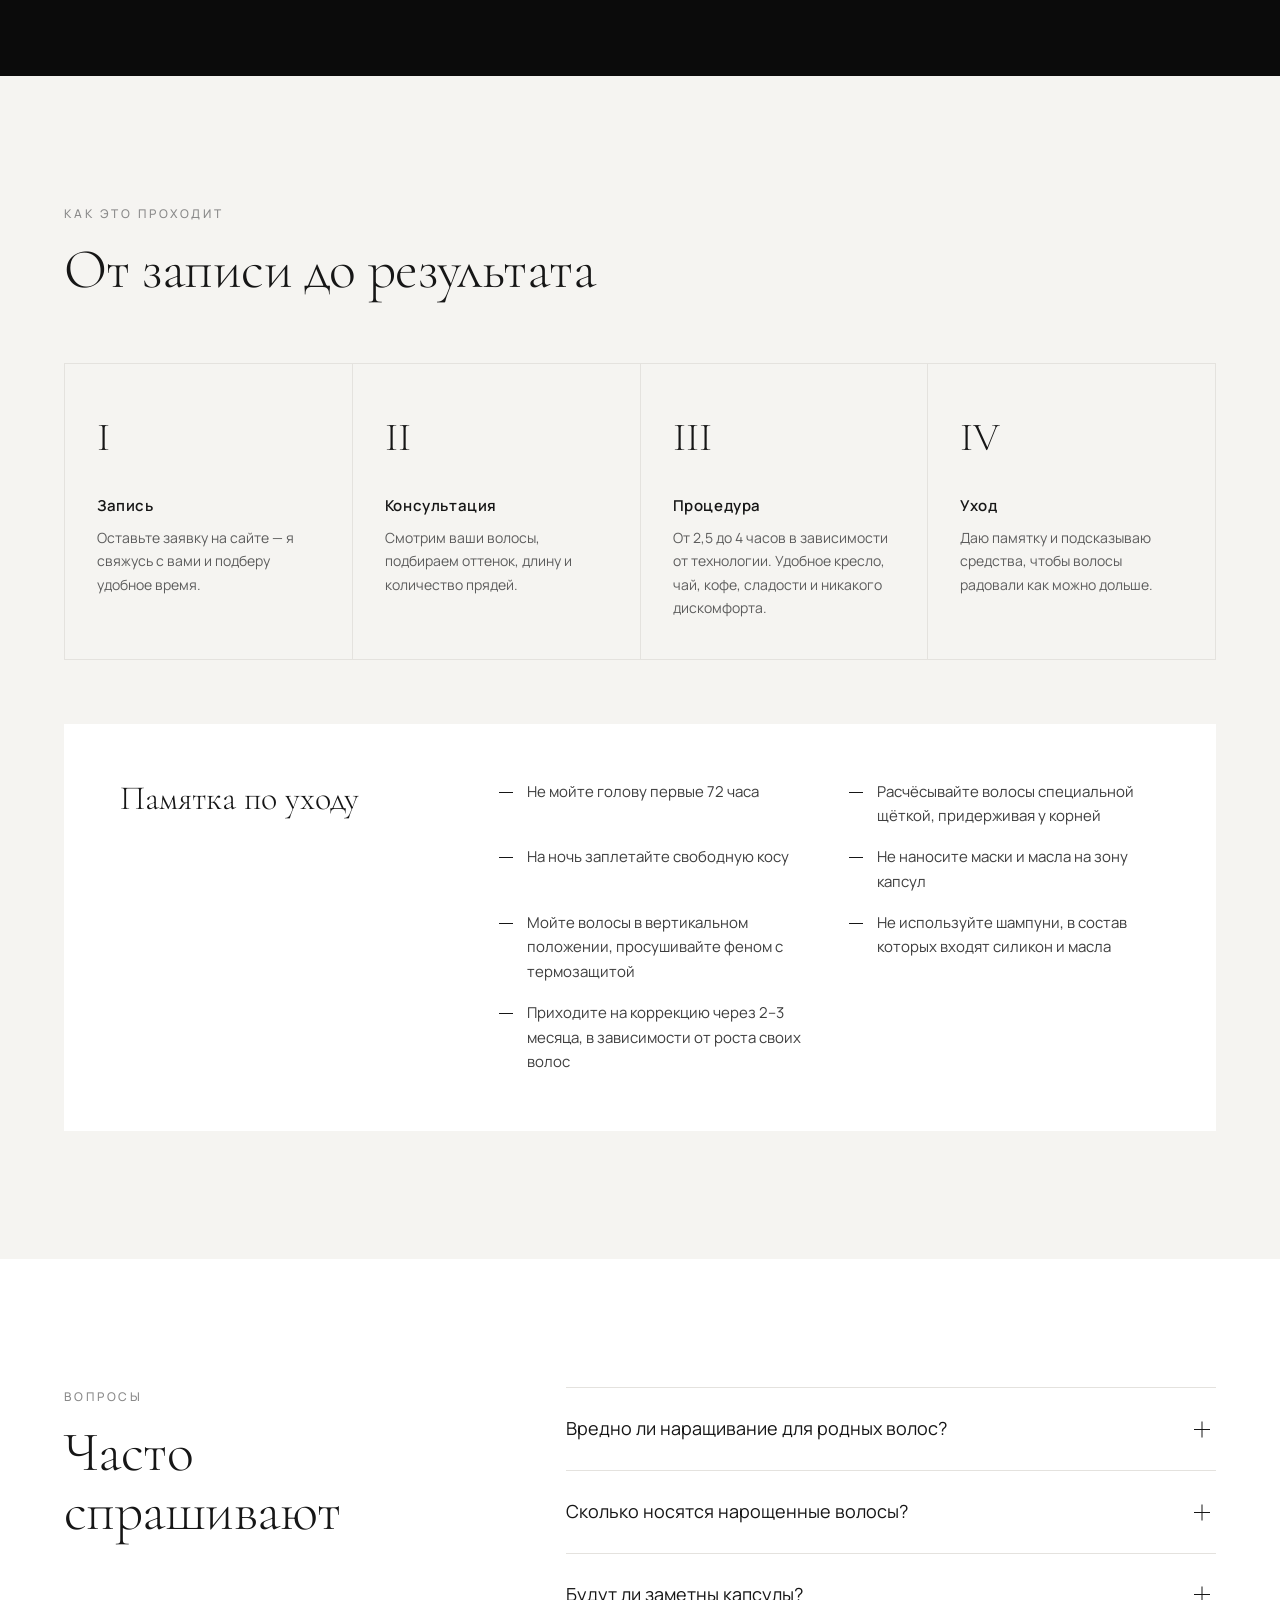
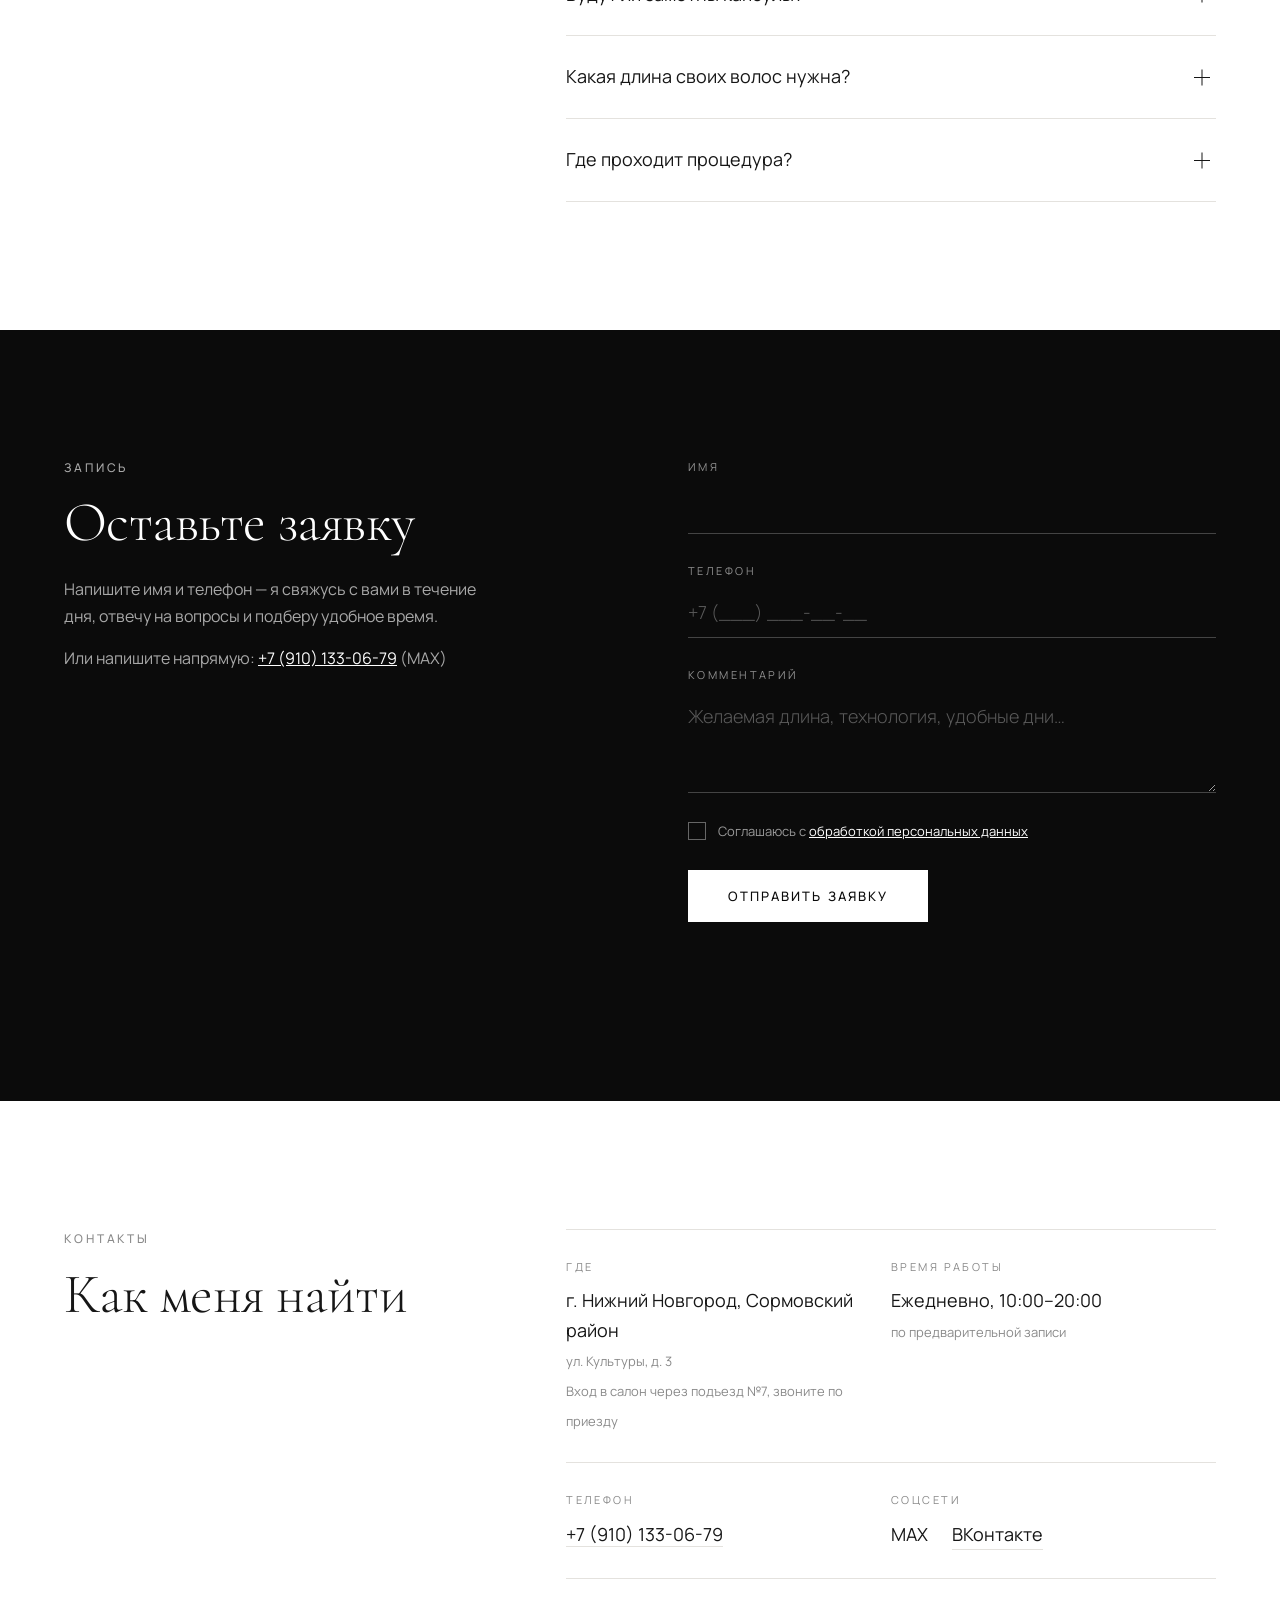
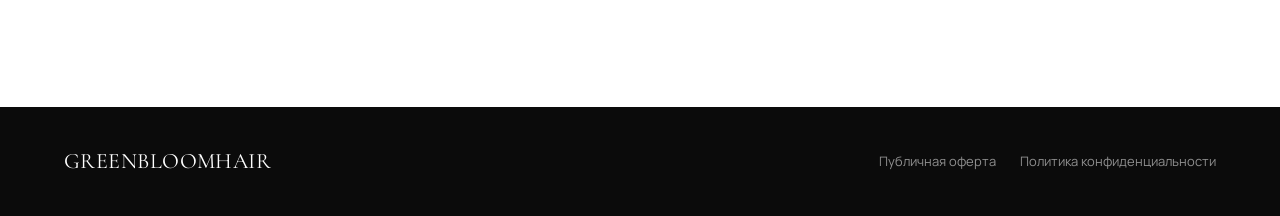
==== commit 21272863: "Формат обучения за 16 200 ₽ — три дня с моделью" ====
--- a/index.html
+++ b/index.html
@@ -262,7 +262,7 @@
                 <span class="training__price-note">Свидетельство с занесением данных в ФИС ФРДО</span>
               </li>
               <li class="training__price">
-                <span class="training__price-title">3 дня без модели</span>
+                <span class="training__price-title">3 дня с моделью</span>
                 <strong class="training__price-value">16 200 ₽</strong>
                 <span class="training__price-note">Сертификат без занесения данных</span>
               </li>
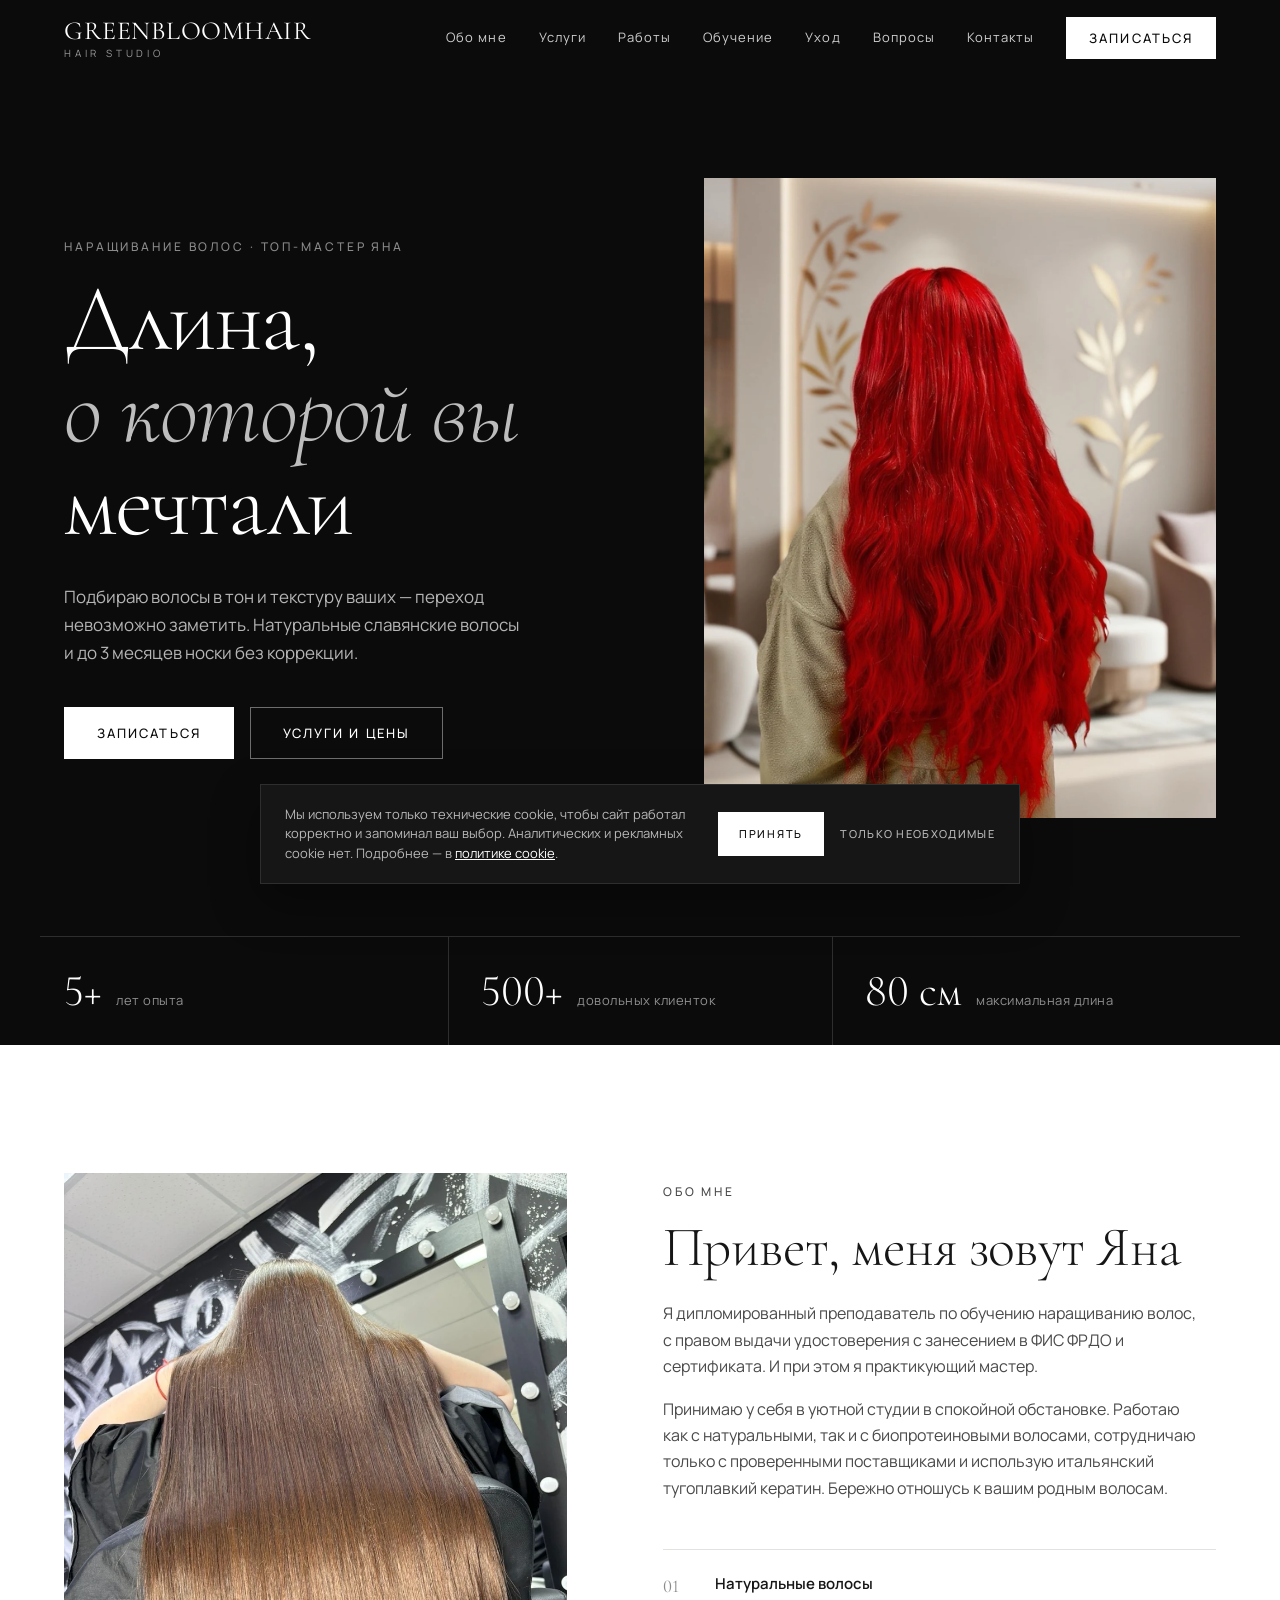
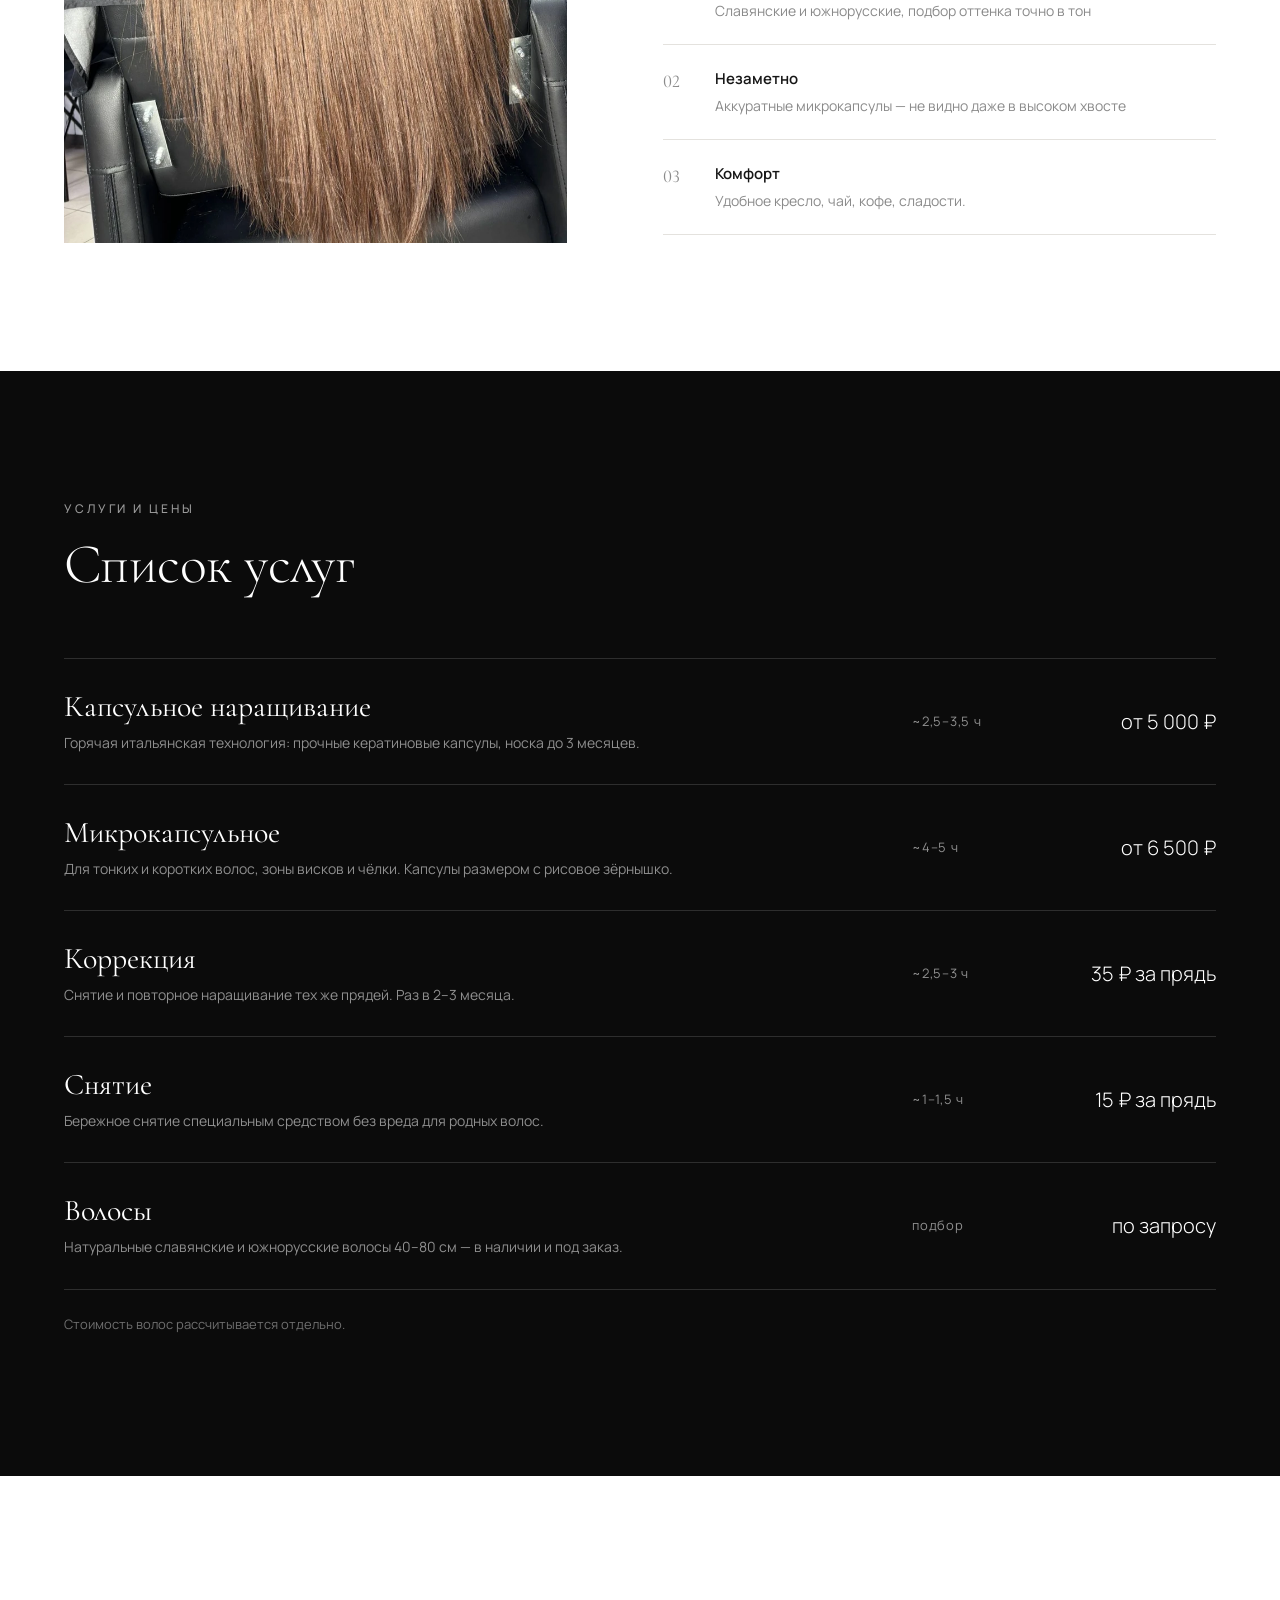
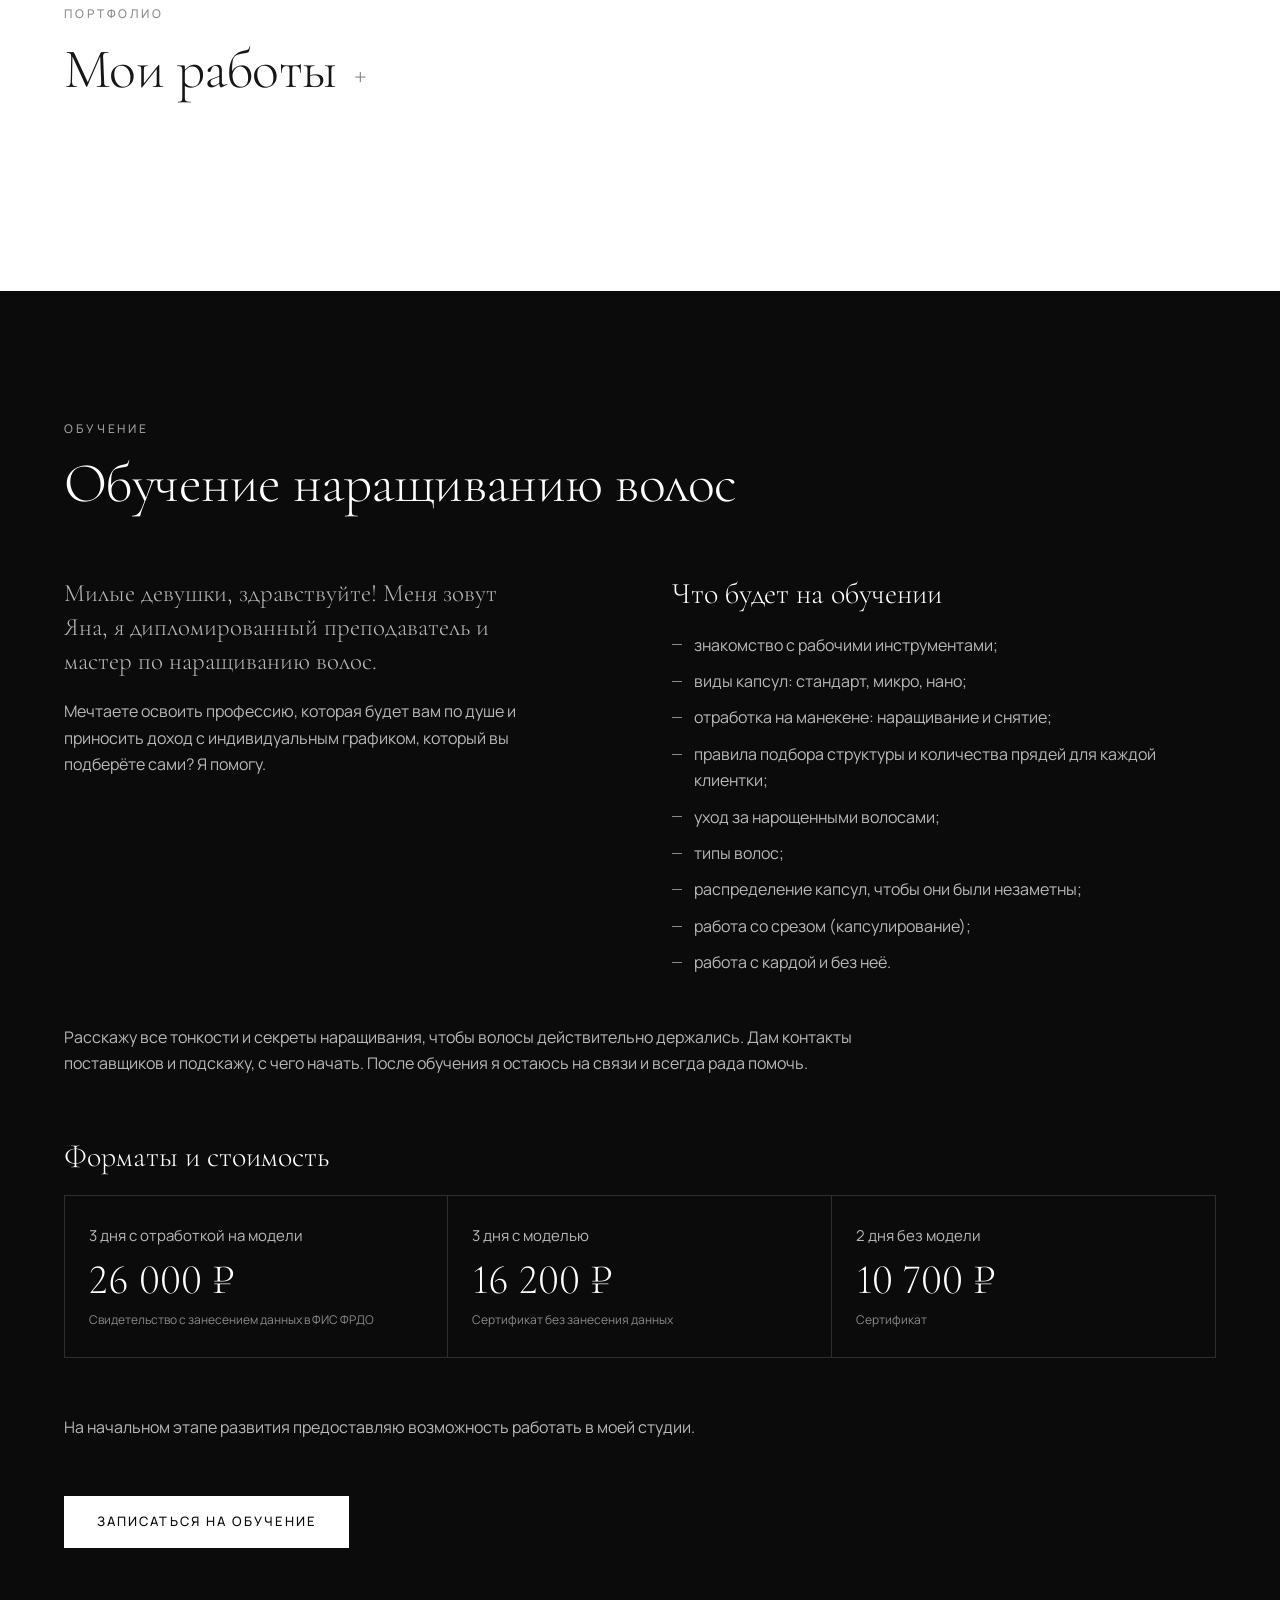
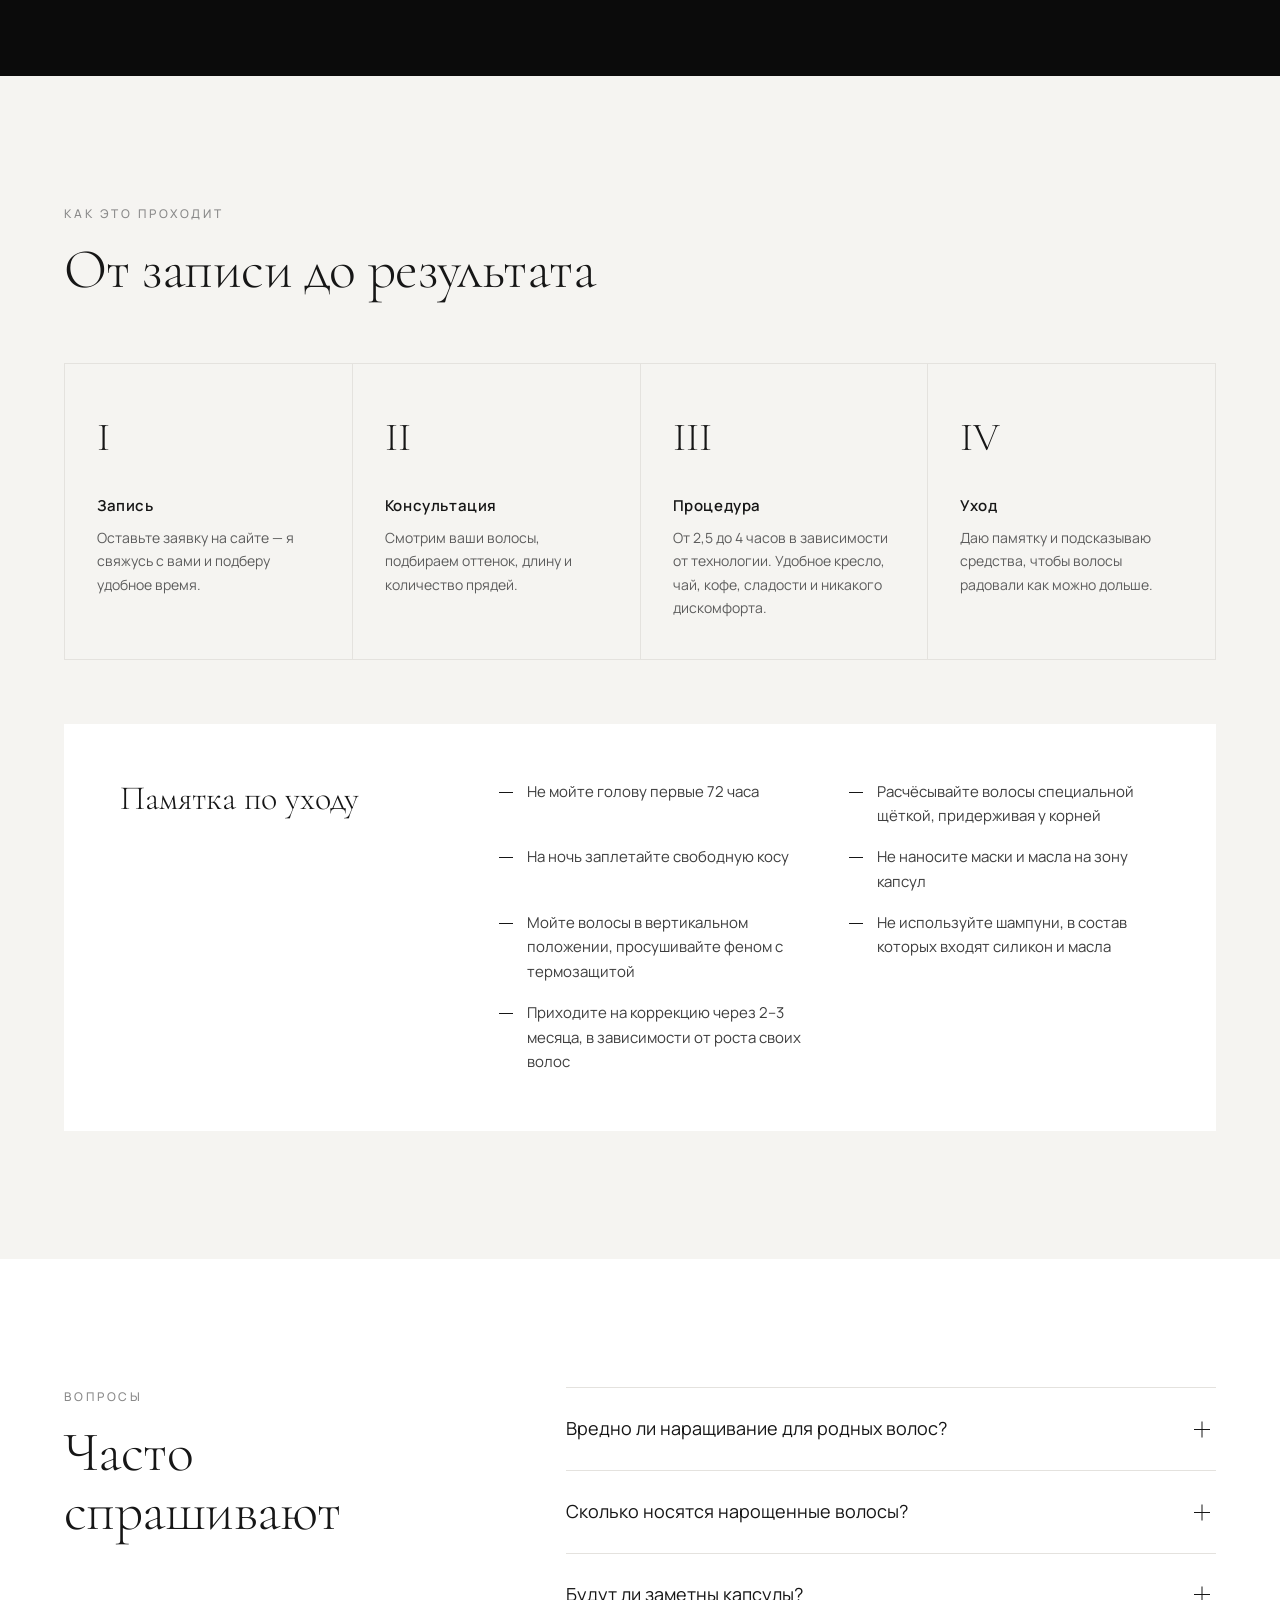
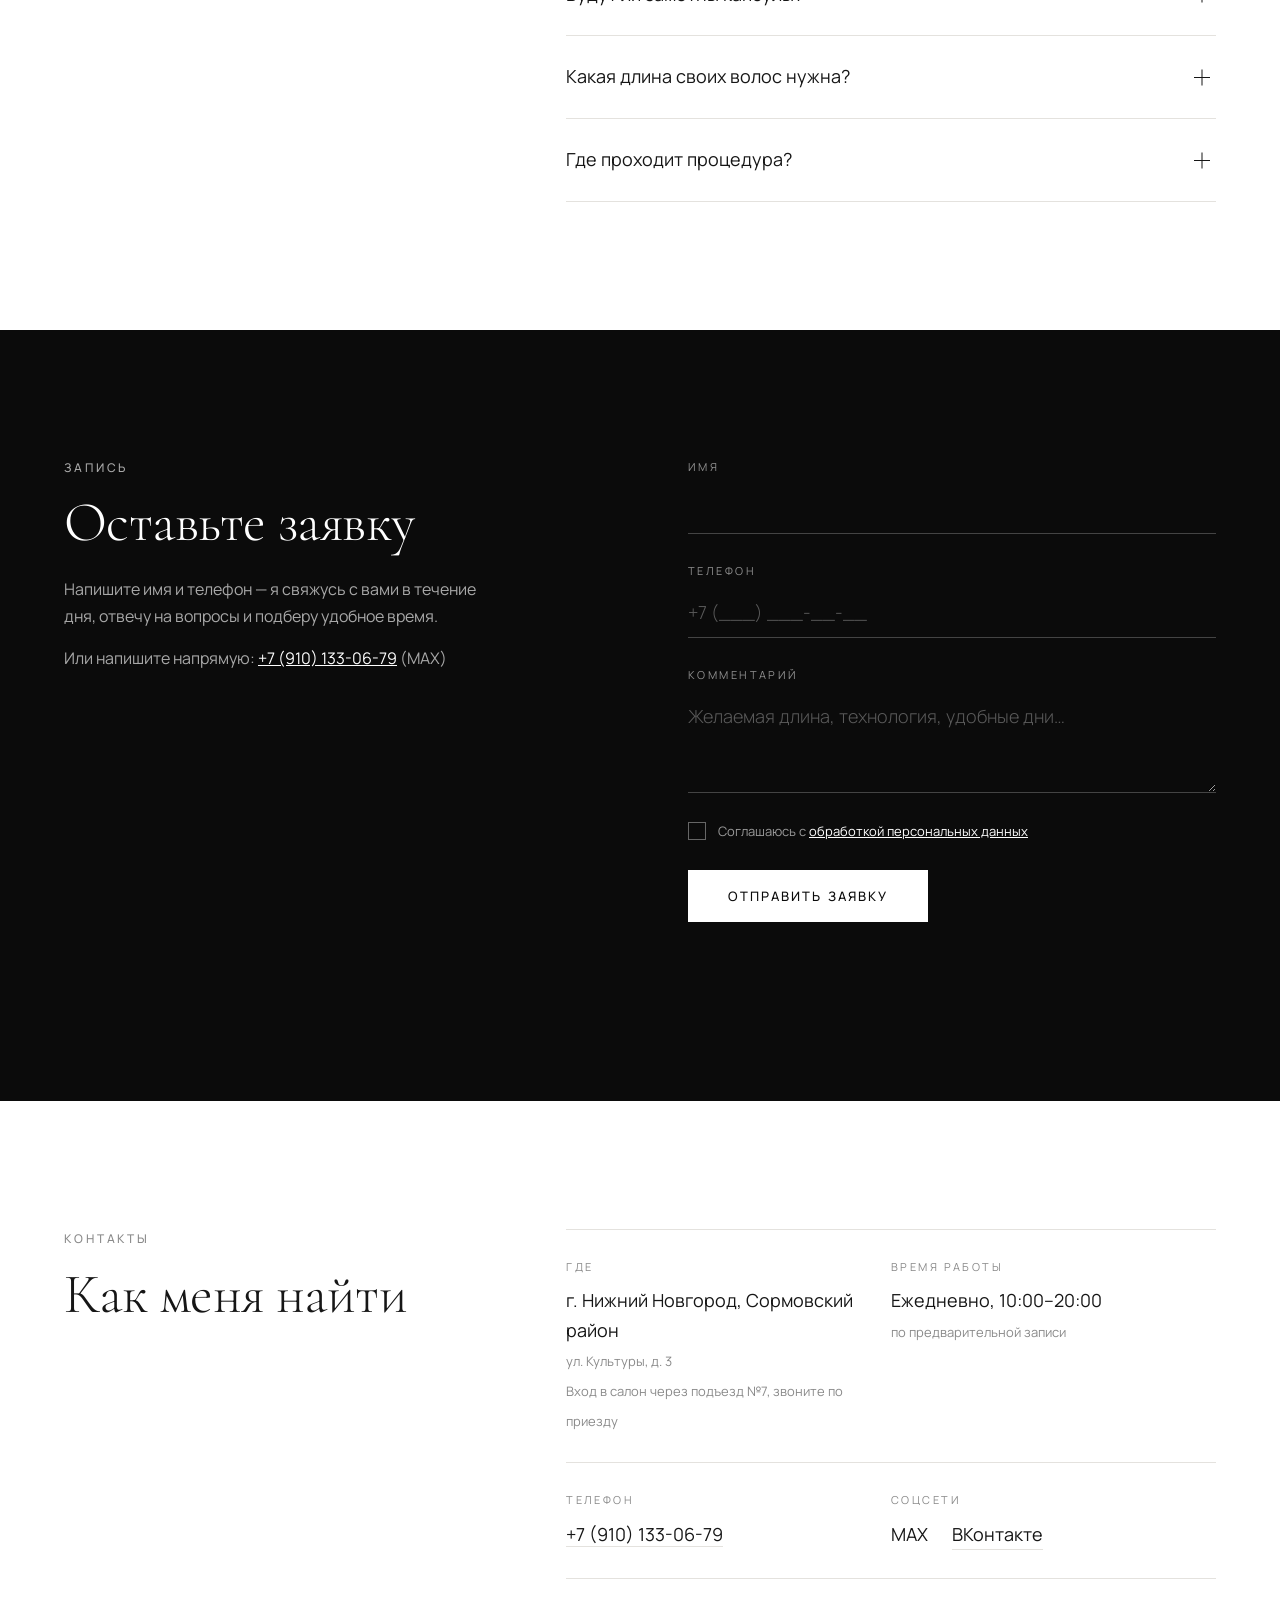
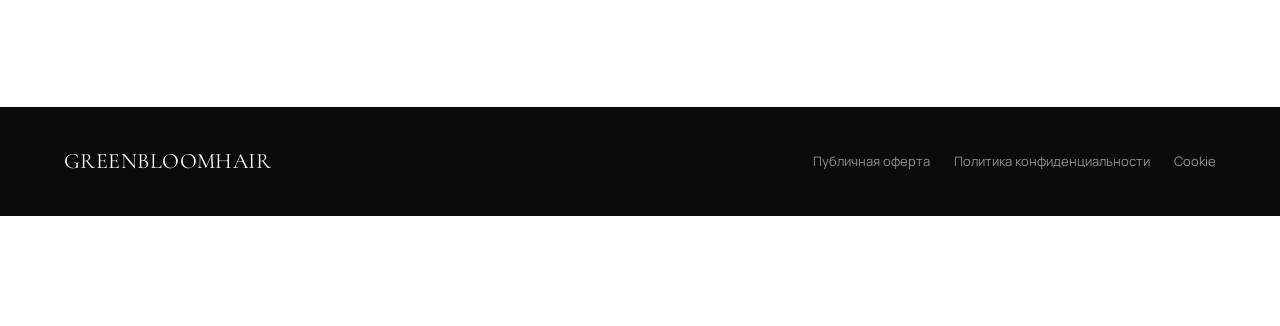
==== commit ee7605bb: "Cookie-баннер и политика использования cookie Добавлены уведомление о технических cookie с сохранени" ====
--- a/index.html
+++ b/index.html
@@ -460,6 +460,7 @@
       <span class="footer__links">
         <a href="offer.html">Публичная оферта</a>
         <a href="privacy.html">Политика конфиденциальности</a>
+        <a href="cookies.html">Cookie</a>
       </span>
     </div>
   </footer>
@@ -523,6 +524,7 @@
     <img class="lightbox__img" id="lightbox-img" alt="">
   </dialog>
 
+  <script src="cookie.js" defer></script>
   <script src="script.js" defer></script>
 </body>
 </html>
--- a/styles.css
+++ b/styles.css
@@ -735,6 +735,43 @@
 .footer__links { display: flex; gap: 24px; flex-wrap: wrap; justify-content: center; }
 .footer a:hover { color: var(--white); }
 
+/* ---------- Уведомление о cookie ---------- */
+
+.cookie {
+  position: fixed;
+  left: 50%;
+  bottom: 16px;
+  transform: translateX(-50%);
+  z-index: 60;
+  width: min(760px, calc(100% - 32px));
+  display: flex;
+  align-items: center;
+  gap: 28px;
+  padding: 20px 24px;
+  background: var(--ink);
+  color: var(--white);
+  border: 1px solid var(--line-dark);
+  box-shadow: 0 18px 48px rgba(0, 0, 0, .35);
+}
+.cookie p { flex: 1; margin: 0; font-size: 13px; line-height: 1.5; color: #b8b8b8; }
+.cookie a { color: var(--white); }
+.cookie__actions { display: flex; align-items: center; gap: 16px; flex-shrink: 0; }
+.cookie .btn { min-height: 44px; padding: 0 20px; font-size: 11px; }
+.cookie__essential {
+  padding: 8px 0;
+  border: 0;
+  background: none;
+  color: #b8b8b8;
+  font: 500 11px/1.2 var(--sans);
+  letter-spacing: .12em;
+  text-transform: uppercase;
+  white-space: nowrap;
+  cursor: pointer;
+}
+.cookie__essential:hover { color: var(--white); }
+
+body.cookie-open { padding-bottom: 110px; }
+
 /* ---------- Появление при скролле ---------- */
 
 .reveal { opacity: 0; transform: translateY(24px); transition: opacity .8s var(--ease), transform .8s var(--ease); }
@@ -867,6 +904,20 @@
   .form__status { text-align: center; }
   .footer__inner { flex-direction: column; text-align: center; }
 
+  .cookie {
+    left: 12px;
+    right: 12px;
+    bottom: 12px;
+    width: auto;
+    transform: none;
+    flex-direction: column;
+    align-items: stretch;
+    gap: 14px;
+    padding: 18px;
+  }
+  .cookie__actions { justify-content: space-between; }
+  body.cookie-open { padding-bottom: 210px; }
+
   /* Окно записи — шторкой снизу */
   .modal {
     width: 100%;
